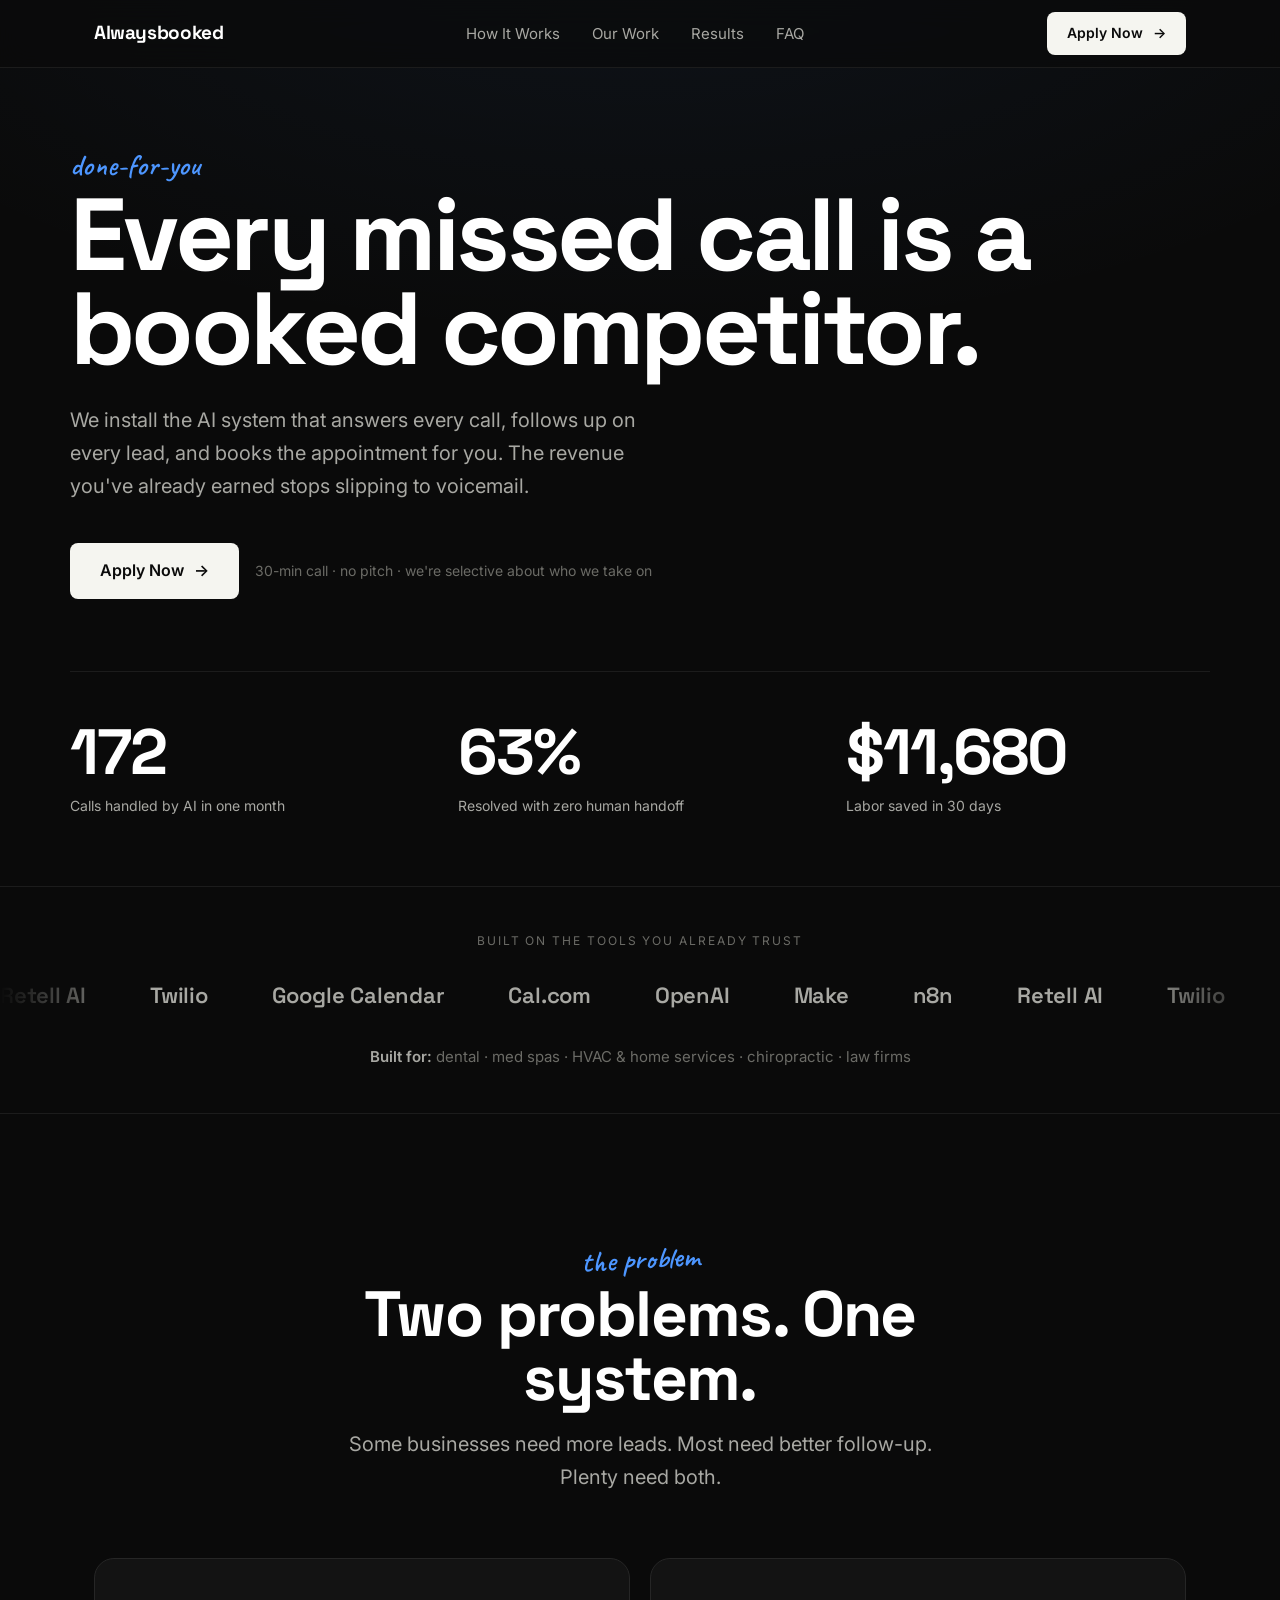
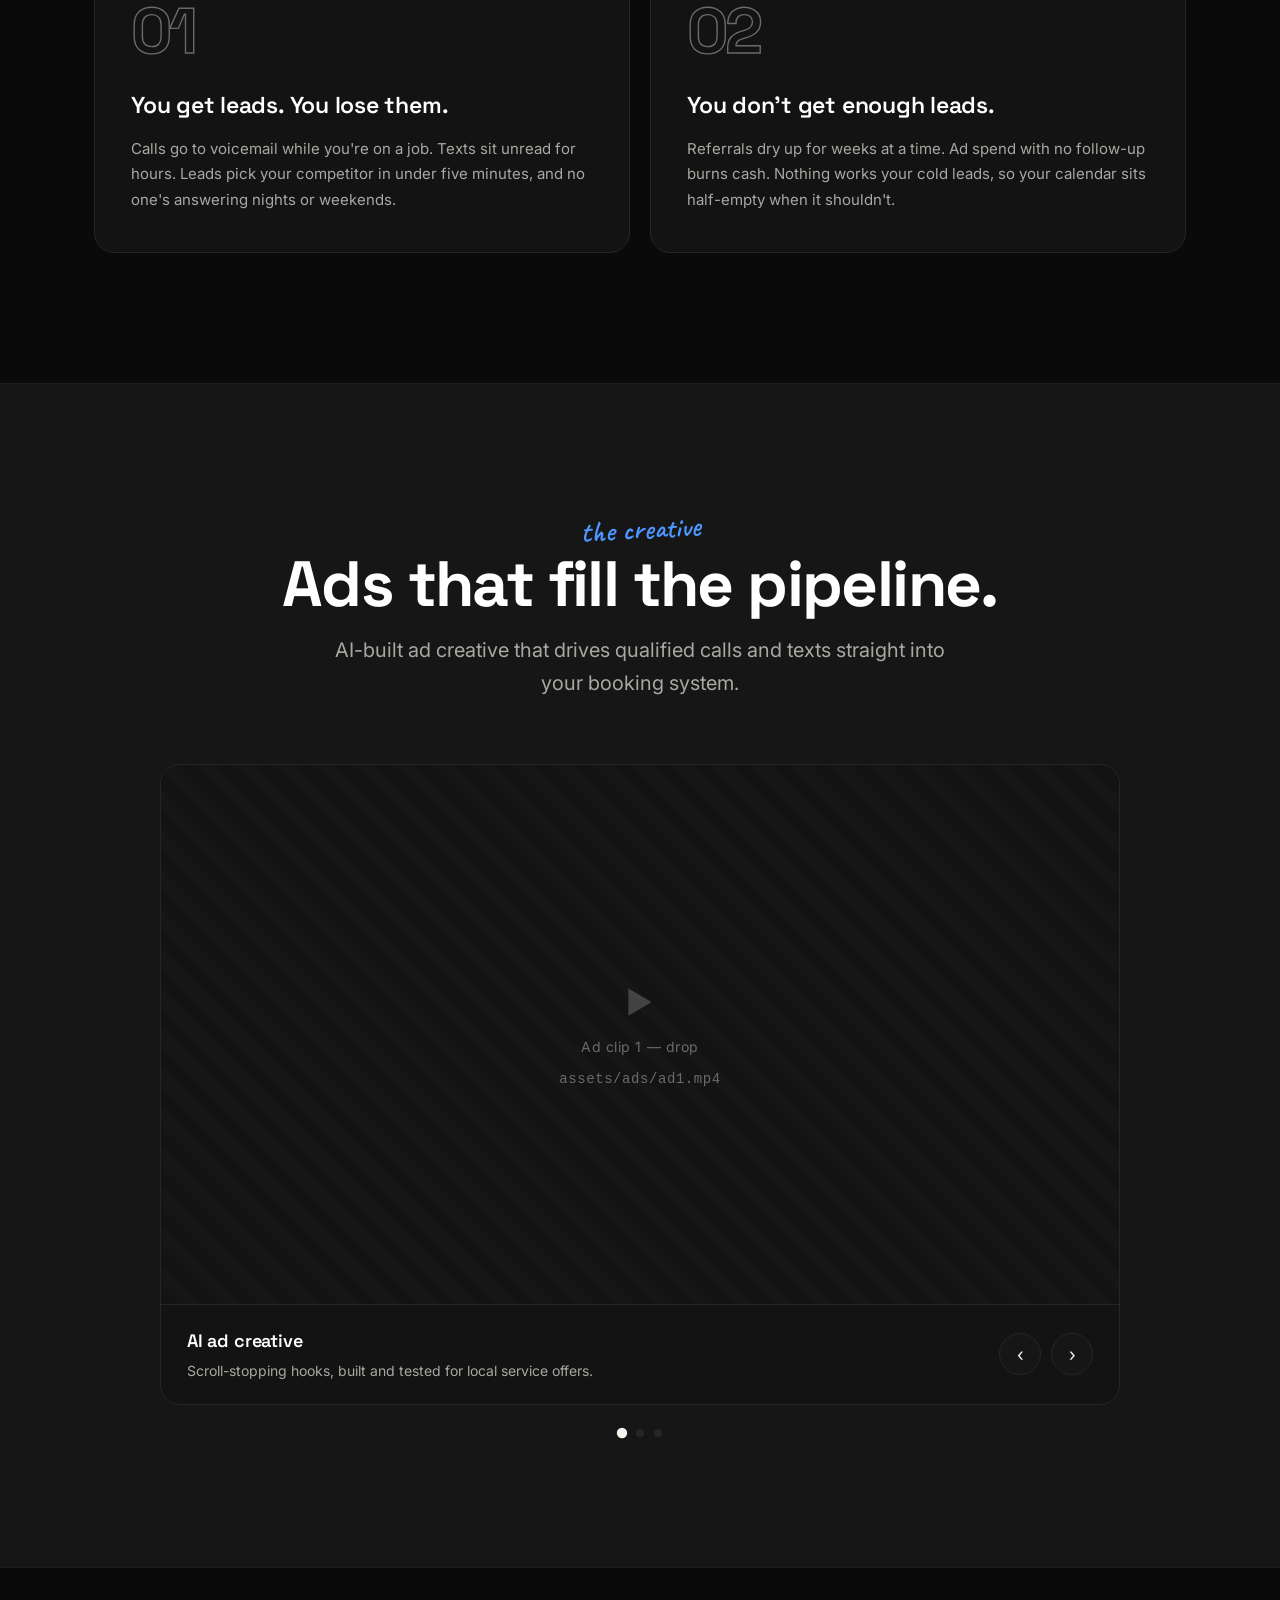
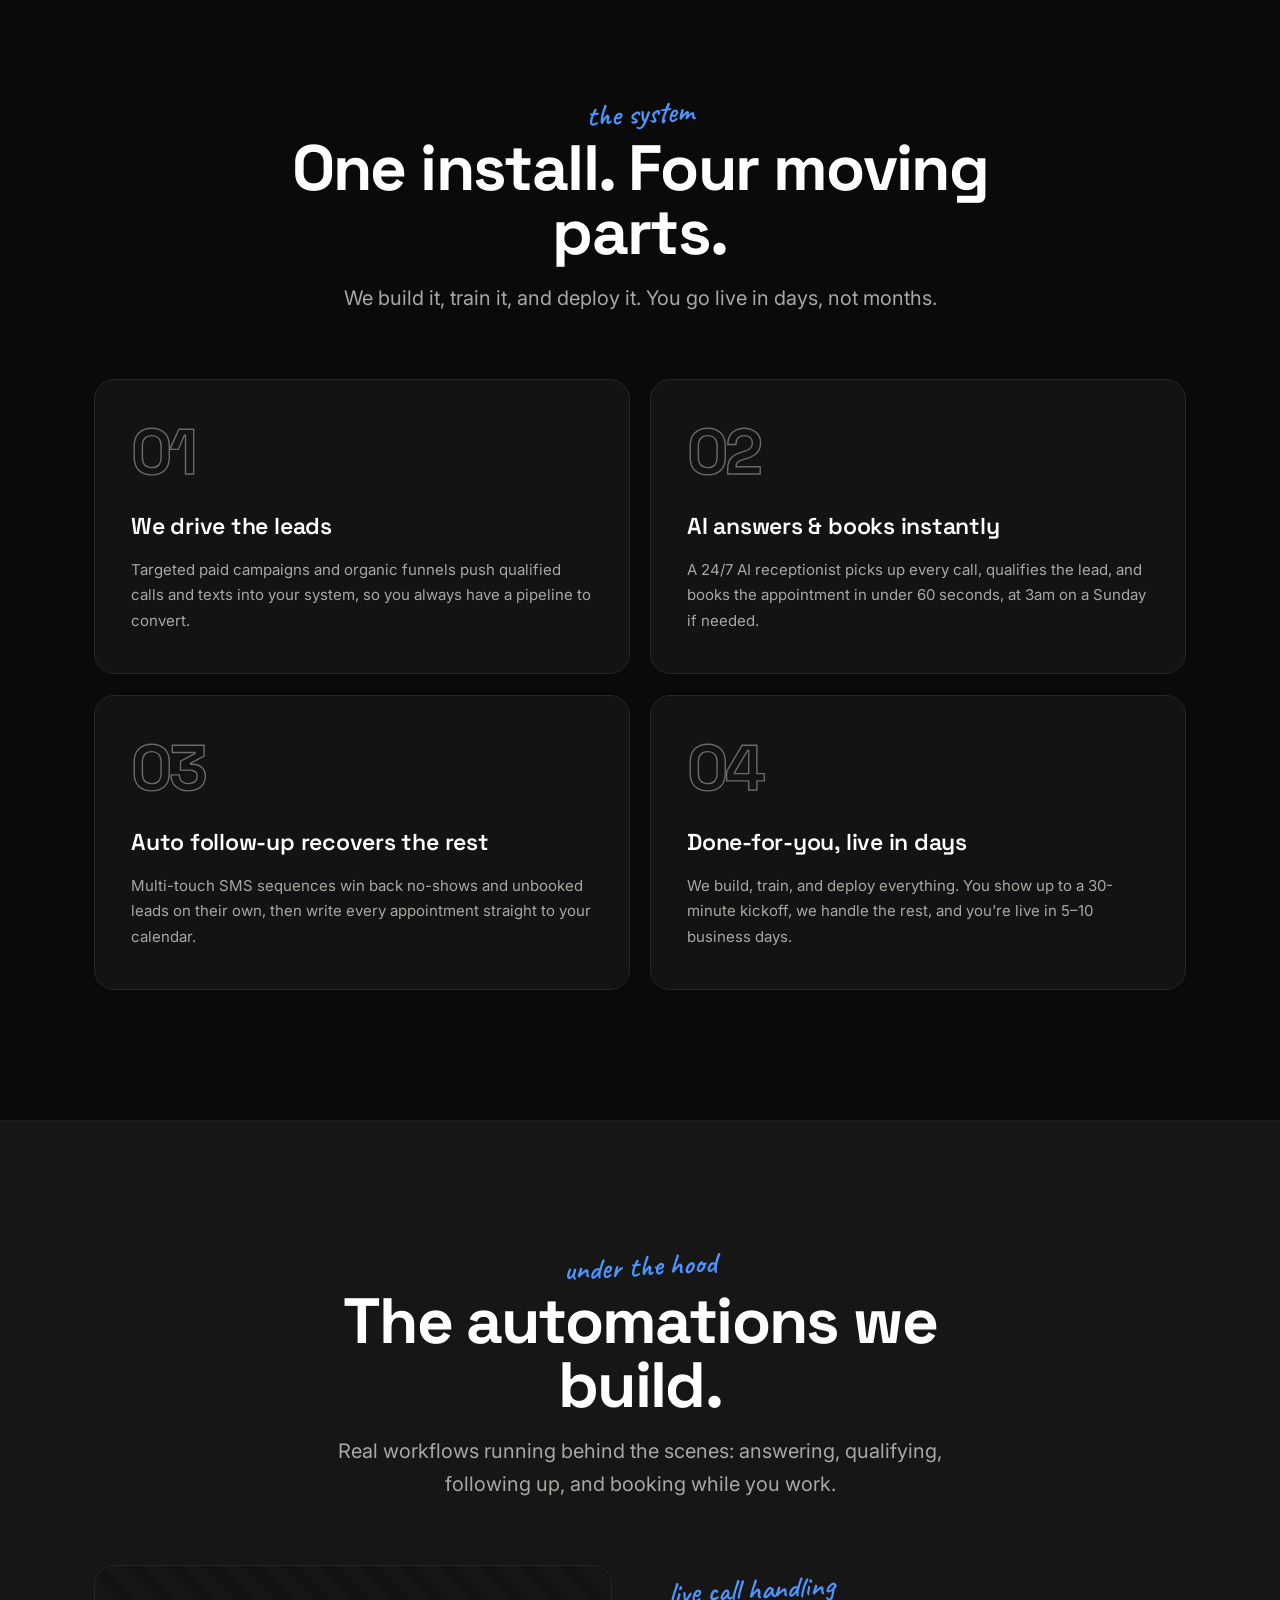
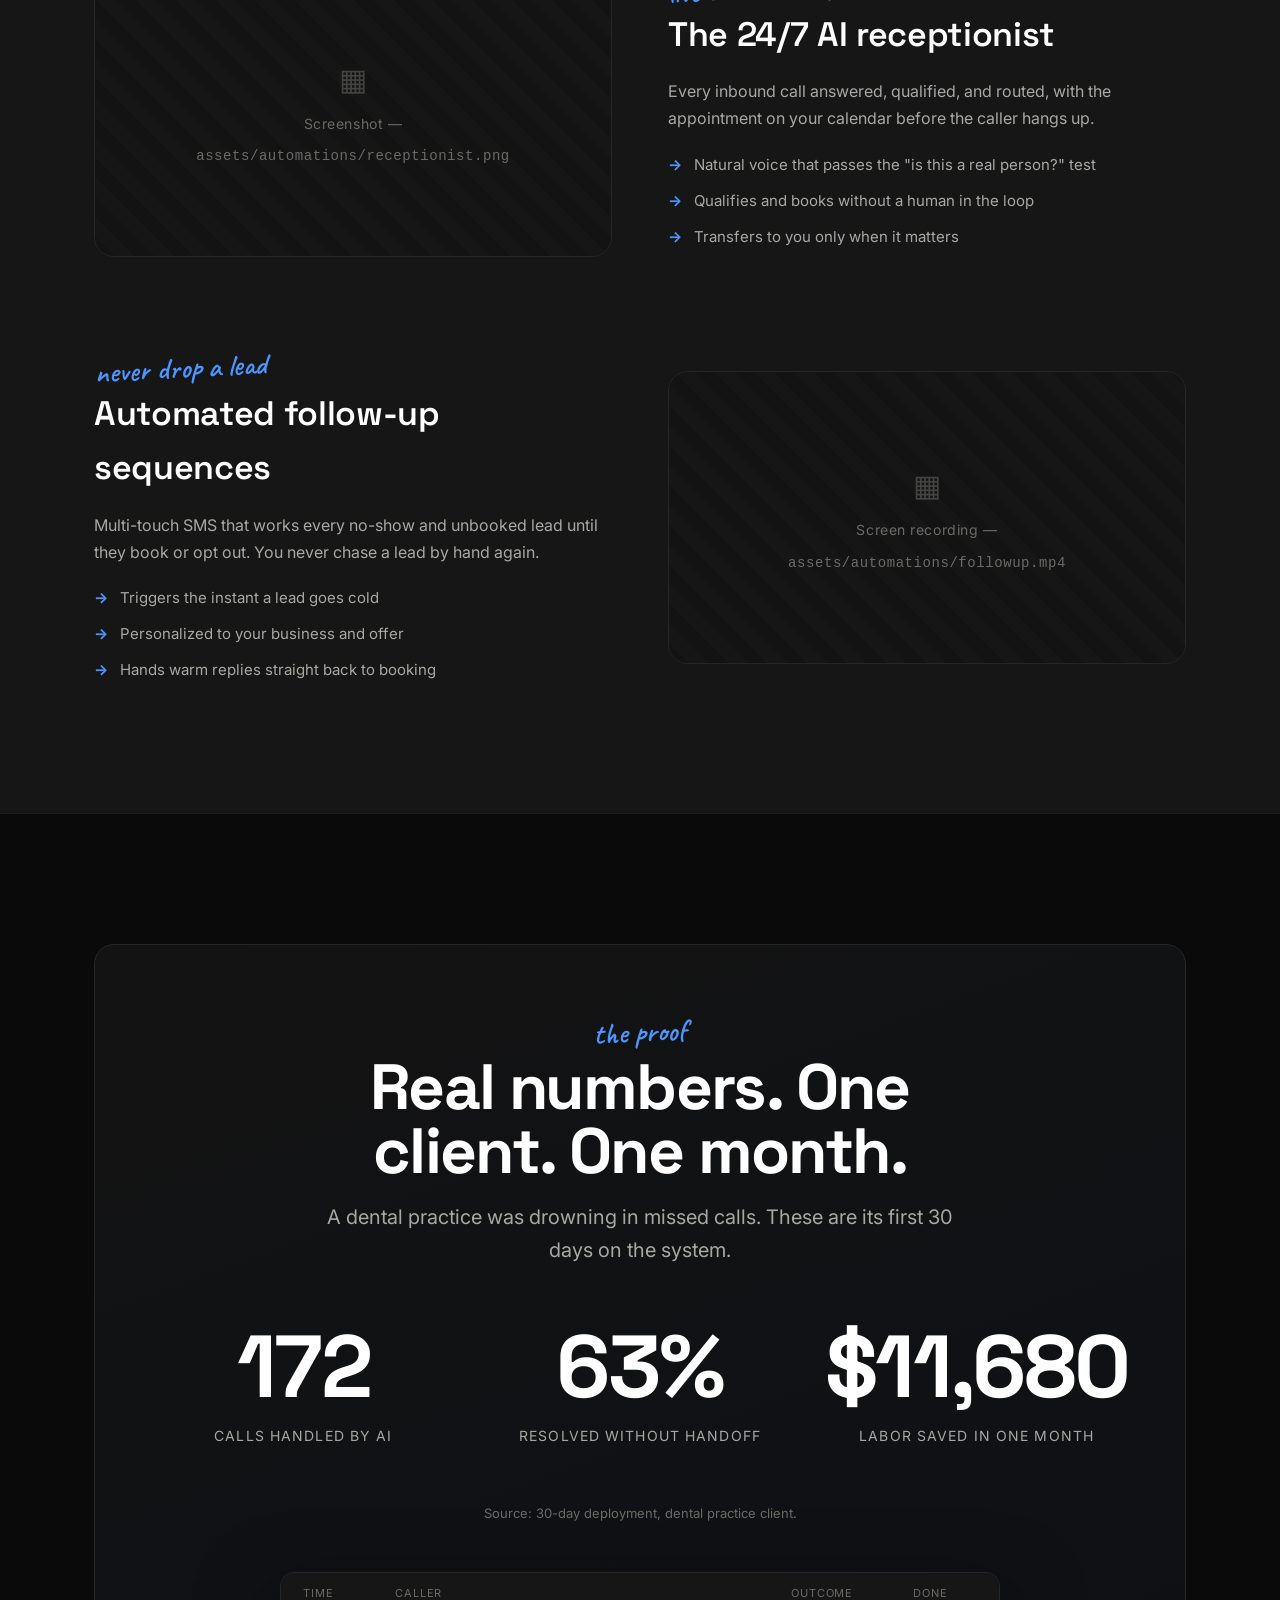
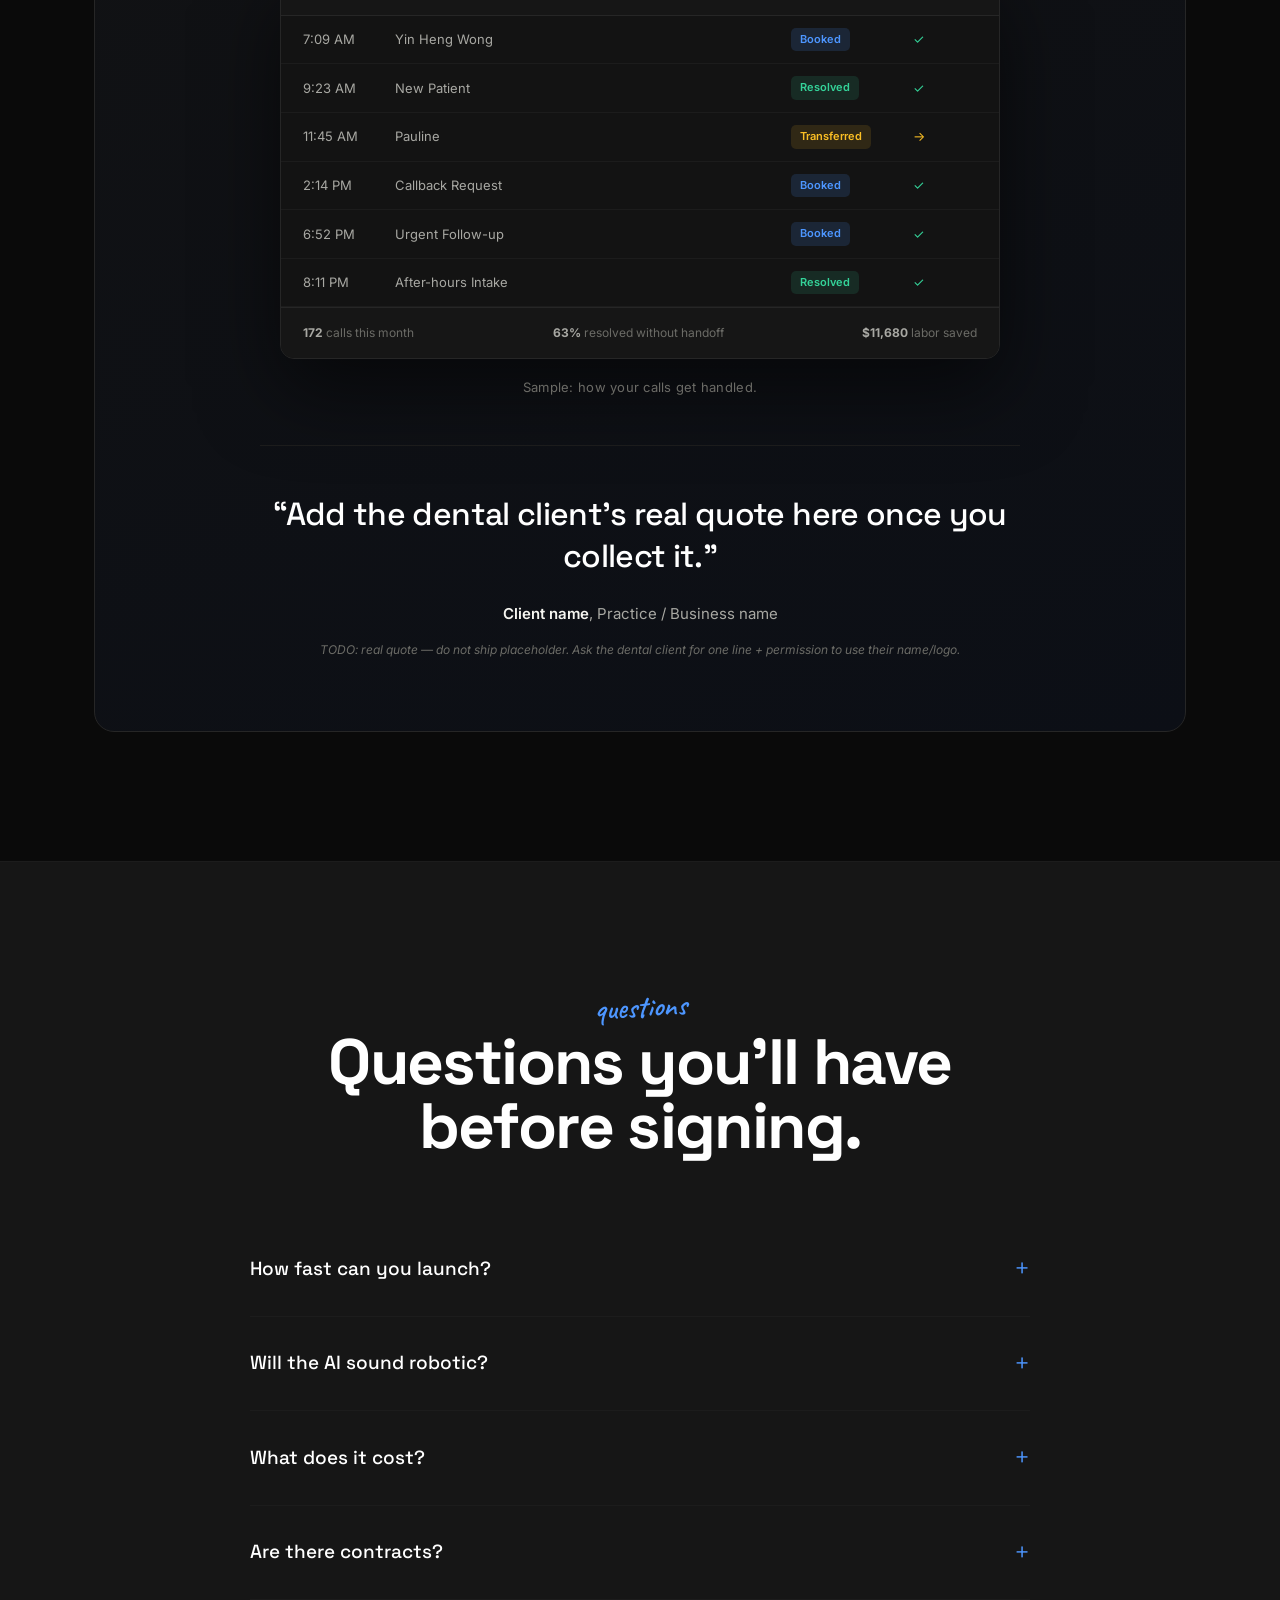
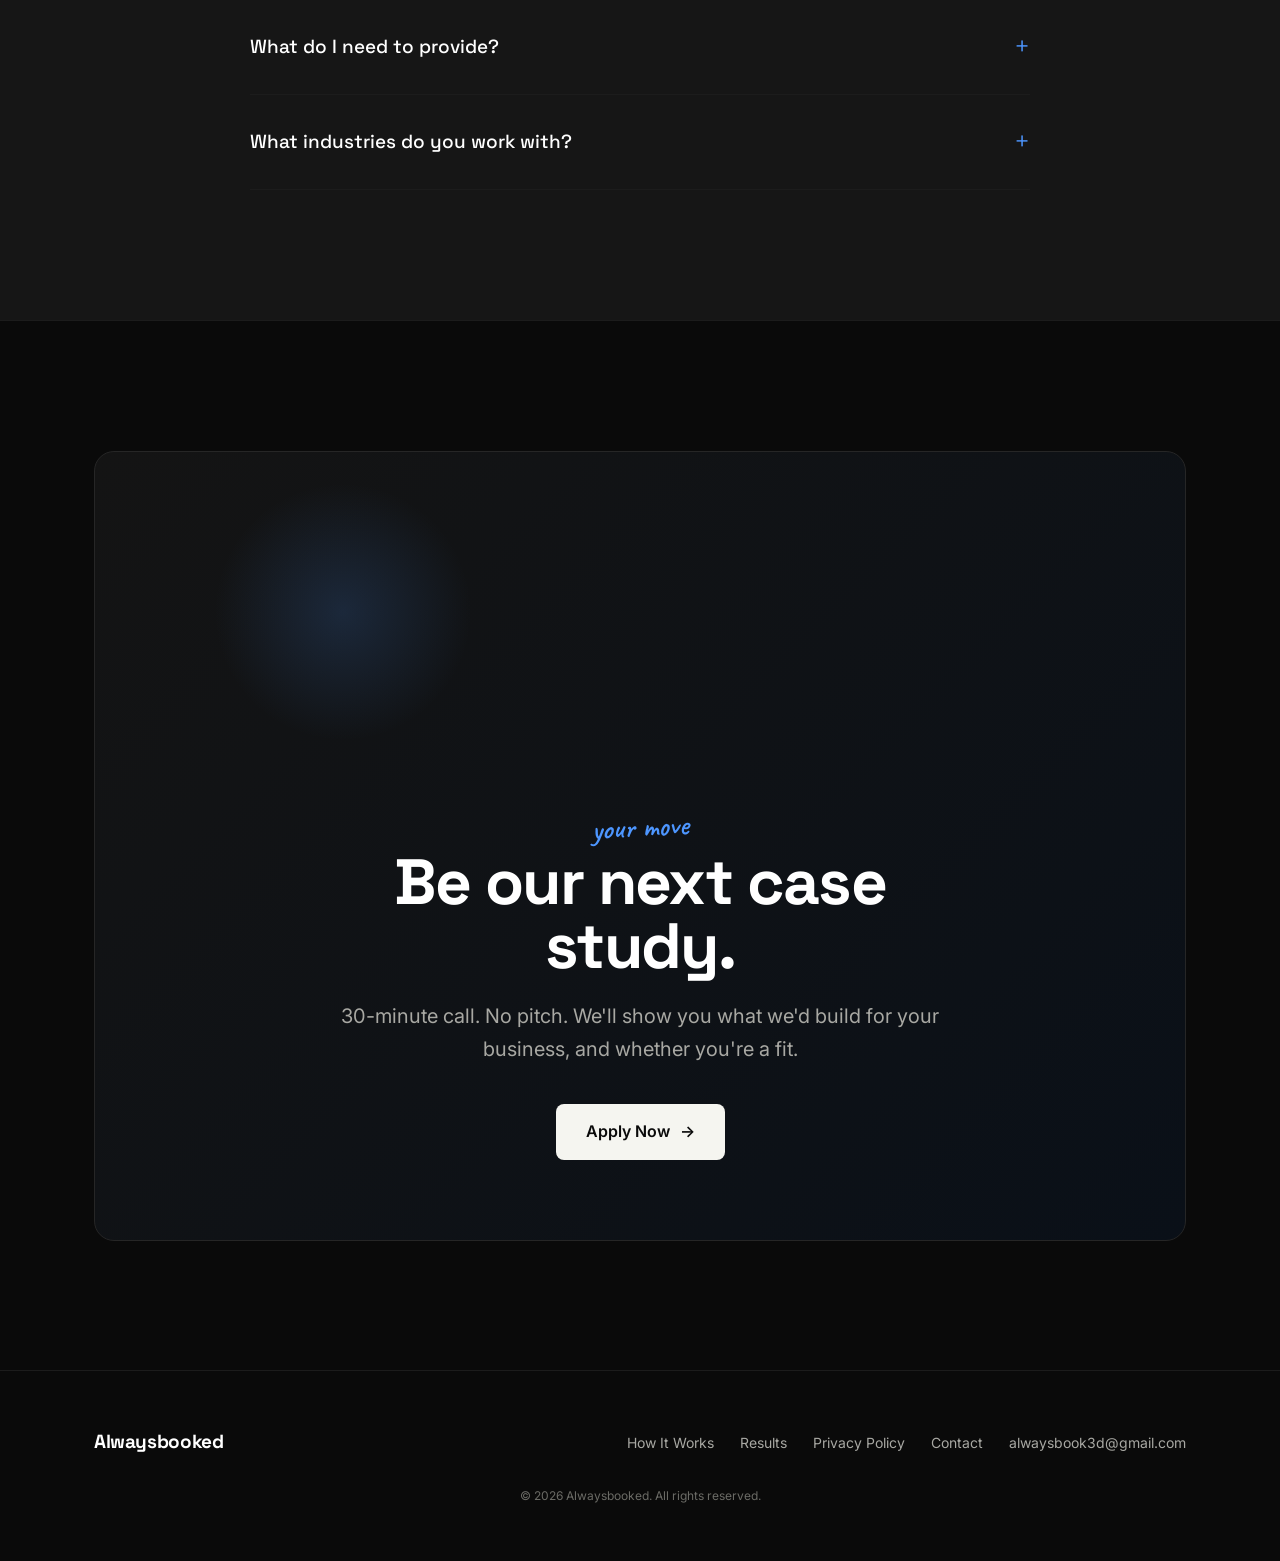
==== index.html @ 2986a19d "de-slop and tighten homepage + contact copy Remove em dashes, adverbs (automatically/actually/consis" ====
<!DOCTYPE html>
<html lang="en">
<head>
  <meta charset="UTF-8" />
  <meta name="viewport" content="width=device-width, initial-scale=1.0" />
  <title>Alwaysbooked — AI Receptionist & Lead System for Local Service Businesses</title>
  <meta name="description" content="We install the AI system that answers every call, follows up on every lead, and books appointments around the clock. Done for you." />

  <!-- Open Graph -->
  <meta property="og:title" content="Alwaysbooked — AI Receptionist & Lead System for Local Service Businesses" />
  <meta property="og:description" content="We install the AI system that answers every call, follows up on every lead, and books appointments around the clock. Done for you." />
  <meta property="og:url" content="https://www.alwaysbooked.us" />
  <meta property="og:type" content="website" />
  <!-- TODO: add an OG share image -> <meta property="og:image" content="https://www.alwaysbooked.us/assets/og-image.jpg" /> -->

  <!-- Fonts: Space Grotesk (display) + Inter (body) + Caveat (handwritten accent) -->
  <link rel="preconnect" href="https://fonts.googleapis.com" />
  <link rel="preconnect" href="https://fonts.gstatic.com" crossorigin />
  <link href="https://fonts.googleapis.com/css2?family=Caveat:wght@600&family=Inter:wght@400;500;600;700&family=Space+Grotesk:wght@500;600;700&display=swap" rel="stylesheet" />

  <link rel="stylesheet" href="styles.css" />
</head>
<body>

  <!-- ===================== NAV ===================== -->
  <nav>
    <div class="nav-inner">
      <a href="/" class="nav-logo">Alwaysbooked</a>
      <ul class="nav-links">
        <li><a href="#system">How It Works</a></li>
        <li><a href="#work">Our Work</a></li>
        <li><a href="#results">Results</a></li>
        <li><a href="#faq">FAQ</a></li>
      </ul>
      <div class="nav-right">
        <a href="https://cal.com/alwaysbooked/discoverycall?overlayCalendar=true" class="btn btn-primary btn-sm nav-cta" target="_blank" rel="noopener">Apply Now <span class="arrow">→</span></a>
        <button class="hamburger" aria-label="Toggle menu">
          <span></span><span></span><span></span>
        </button>
      </div>
    </div>
    <div class="mobile-menu">
      <ul>
        <li><a href="#system">How It Works</a></li>
        <li><a href="#work">Our Work</a></li>
        <li><a href="#results">Results</a></li>
        <li><a href="#faq">FAQ</a></li>
        <li><a href="/contact">Contact</a></li>
      </ul>
      <a href="https://cal.com/alwaysbooked/discoverycall?overlayCalendar=true" class="btn btn-primary" target="_blank" rel="noopener">Apply Now</a>
    </div>
  </nav>

  <!-- ===================== HERO ===================== -->
  <section class="hero">
    <div class="hero-inner">
      <span class="accent-label reveal">done-for-you</span>
      <h1 class="reveal" data-delay="1">Every missed call is a booked competitor.</h1>
      <p class="subhead reveal" data-delay="2">We install the AI system that answers every call, follows up on every lead, and books the appointment for you. The revenue you've already earned stops slipping to voicemail.</p>
      <div class="hero-ctas reveal" data-delay="3">
        <a href="https://cal.com/alwaysbooked/discoverycall?overlayCalendar=true" class="btn btn-primary" target="_blank" rel="noopener">Apply Now <span class="arrow">→</span></a>
        <span class="hero-note">30-min call · no pitch · we're selective about who we take on</span>
      </div>

      <!-- Metrics ARE the visual -->
      <div class="hero-metrics reveal">
        <div class="hero-metric">
          <span class="num">172</span>
          <span class="lbl">Calls handled by AI in one month</span>
        </div>
        <div class="hero-metric">
          <span class="num">63%</span>
          <span class="lbl">Resolved with zero human handoff</span>
        </div>
        <div class="hero-metric">
          <span class="num">$11,680</span>
          <span class="lbl">Labor saved in 30 days</span>
        </div>
      </div>
    </div>
  </section>

  <!-- ===================== TRUST STRIP ===================== -->
  <section class="trust">
    <div class="container">
      <p class="trust-label">Built on the tools you already trust</p>
    </div>
    <div class="marquee">
      <div class="marquee-track">
        <span class="marquee-item">Retell AI</span>
        <span class="marquee-item">Twilio</span>
        <span class="marquee-item">Google Calendar</span>
        <span class="marquee-item">Cal.com</span>
        <span class="marquee-item">OpenAI</span>
        <span class="marquee-item">Make</span>
        <span class="marquee-item">n8n</span>
        <!-- duplicate set for seamless loop -->
        <span class="marquee-item">Retell AI</span>
        <span class="marquee-item">Twilio</span>
        <span class="marquee-item">Google Calendar</span>
        <span class="marquee-item">Cal.com</span>
        <span class="marquee-item">OpenAI</span>
        <span class="marquee-item">Make</span>
        <span class="marquee-item">n8n</span>
      </div>
    </div>
    <div class="container">
      <p class="industries"><strong>Built for:</strong> dental · med spas · HVAC &amp; home services · chiropractic · law firms</p>
    </div>
  </section>

  <!-- ===================== PROBLEM ===================== -->
  <section class="section" id="problem">
    <div class="container">
      <div class="section-head reveal">
        <span class="accent-label">the problem</span>
        <h2>Two problems. One system.</h2>
        <p class="subhead">Some businesses need more leads. Most need better follow-up. Plenty need both.</p>
      </div>
      <div class="system">
        <div class="step reveal">
          <div class="step-num">01</div>
          <h3>You get leads. You lose them.</h3>
          <p>Calls go to voicemail while you're on a job. Texts sit unread for hours. Leads pick your competitor in under five minutes, and no one's answering nights or weekends.</p>
        </div>
        <div class="step reveal" data-delay="1">
          <div class="step-num">02</div>
          <h3>You don't get enough leads.</h3>
          <p>Referrals dry up for weeks at a time. Ad spend with no follow-up burns cash. Nothing works your cold leads, so your calendar sits half-empty when it shouldn't.</p>
        </div>
      </div>
    </div>
  </section>

  <!-- ===================== AI AD CLIPS CAROUSEL ===================== -->
  <section class="section" id="work" style="background:var(--bg-elevated);border-top:1px solid var(--border-soft);border-bottom:1px solid var(--border-soft);">
    <div class="container">
      <div class="section-head reveal">
        <span class="accent-label">the creative</span>
        <h2>Ads that fill the pipeline.</h2>
        <p class="subhead">AI-built ad creative that drives qualified calls and texts straight into your booking system.</p>
      </div>

      <div class="carousel reveal" data-carousel>
        <div class="carousel-viewport">
          <div class="carousel-track">
            <!--
              To add your real clips, replace each .media-placeholder with:
              <video src="assets/ads/ad1.mp4" poster="assets/ads/ad1.jpg" muted loop playsinline preload="metadata"></video>
              Keep one .carousel-slide per clip.
            -->
            <div class="carousel-slide">
              <div class="media-placeholder">
                <span class="ph-icon">▶</span>
                Ad clip 1 — drop <code>assets/ads/ad1.mp4</code>
              </div>
            </div>
            <div class="carousel-slide">
              <div class="media-placeholder">
                <span class="ph-icon">▶</span>
                Ad clip 2 — drop <code>assets/ads/ad2.mp4</code>
              </div>
            </div>
            <div class="carousel-slide">
              <div class="media-placeholder">
                <span class="ph-icon">▶</span>
                Ad clip 3 — drop <code>assets/ads/ad3.mp4</code>
              </div>
            </div>
          </div>
          <div class="carousel-caption">
            <div>
              <h3>AI ad creative</h3>
              <p>Scroll-stopping hooks, built and tested for local service offers.</p>
            </div>
            <div class="carousel-controls">
              <button class="carousel-btn" data-carousel-prev aria-label="Previous clip">‹</button>
              <button class="carousel-btn" data-carousel-next aria-label="Next clip">›</button>
            </div>
          </div>
        </div>
        <div class="carousel-dots" data-carousel-dots></div>
      </div>
    </div>
  </section>

  <!-- ===================== THE SYSTEM (01–04) ===================== -->
  <section class="section" id="system">
    <div class="container">
      <div class="section-head reveal">
        <span class="accent-label">the system</span>
        <h2>One install. Four moving parts.</h2>
        <p class="subhead">We build it, train it, and deploy it. You go live in days, not months.</p>
      </div>
      <div class="system">
        <div class="step reveal">
          <div class="step-num">01</div>
          <h3>We drive the leads</h3>
          <p>Targeted paid campaigns and organic funnels push qualified calls and texts into your system, so you always have a pipeline to convert.</p>
        </div>
        <div class="step reveal" data-delay="1">
          <div class="step-num">02</div>
          <h3>AI answers &amp; books instantly</h3>
          <p>A 24/7 AI receptionist picks up every call, qualifies the lead, and books the appointment in under 60 seconds, at 3am on a Sunday if needed.</p>
        </div>
        <div class="step reveal">
          <div class="step-num">03</div>
          <h3>Auto follow-up recovers the rest</h3>
          <p>Multi-touch SMS sequences win back no-shows and unbooked leads on their own, then write every appointment straight to your calendar.</p>
        </div>
        <div class="step reveal" data-delay="1">
          <div class="step-num">04</div>
          <h3>Done-for-you, live in days</h3>
          <p>We build, train, and deploy everything. You show up to a 30-minute kickoff, we handle the rest, and you're live in 5–10 business days.</p>
        </div>
      </div>
    </div>
  </section>

  <!-- ===================== AUTOMATIONS SHOWCASE ===================== -->
  <section class="section" style="background:var(--bg-elevated);border-top:1px solid var(--border-soft);border-bottom:1px solid var(--border-soft);">
    <div class="container">
      <div class="section-head reveal">
        <span class="accent-label">under the hood</span>
        <h2>The automations we build.</h2>
        <p class="subhead">Real workflows running behind the scenes: answering, qualifying, following up, and booking while you work.</p>
      </div>

      <div class="showcase">
        <!-- Showcase 1 -->
        <div class="showcase-row reveal">
          <div class="showcase-media">
            <!-- Replace with: <img src="assets/automations/receptionist.png" alt="AI receptionist call flow" /> -->
            <div class="media-placeholder">
              <span class="ph-icon">▦</span>
              Screenshot — <code>assets/automations/receptionist.png</code>
            </div>
          </div>
          <div class="showcase-text">
            <span class="accent-label">live call handling</span>
            <h3>The 24/7 AI receptionist</h3>
            <p>Every inbound call answered, qualified, and routed, with the appointment on your calendar before the caller hangs up.</p>
            <ul>
              <li>Natural voice that passes the "is this a real person?" test</li>
              <li>Qualifies and books without a human in the loop</li>
              <li>Transfers to you only when it matters</li>
            </ul>
          </div>
        </div>

        <!-- Showcase 2 -->
        <div class="showcase-row reverse reveal">
          <div class="showcase-media">
            <!-- Replace with: <video src="assets/automations/followup.mp4" muted loop playsinline></video> -->
            <div class="media-placeholder">
              <span class="ph-icon">▦</span>
              Screen recording — <code>assets/automations/followup.mp4</code>
            </div>
          </div>
          <div class="showcase-text">
            <span class="accent-label">never drop a lead</span>
            <h3>Automated follow-up sequences</h3>
            <p>Multi-touch SMS that works every no-show and unbooked lead until they book or opt out. You never chase a lead by hand again.</p>
            <ul>
              <li>Triggers the instant a lead goes cold</li>
              <li>Personalized to your business and offer</li>
              <li>Hands warm replies straight back to booking</li>
            </ul>
          </div>
        </div>

        <!-- Deferred slot: lead-flow flowchart goes here later.
        <div class="showcase-row reveal">
          <div class="showcase-media"><img src="assets/automations/lead-flowchart.png" alt="Lead flow diagram" /></div>
          <div class="showcase-text">...</div>
        </div>
        -->
      </div>
    </div>
  </section>

  <!-- ===================== RESULTS / CASE STUDY ===================== -->
  <section class="section" id="results">
    <div class="container">
      <div class="results reveal">
        <div class="section-head" style="margin-bottom:0;">
          <span class="accent-label">the proof</span>
          <h2>Real numbers. One client. One month.</h2>
          <p class="subhead">A dental practice was drowning in missed calls. These are its first 30 days on the system.</p>
        </div>

        <div class="results-grid">
          <div class="result-stat">
            <span class="num">172</span>
            <span class="lbl">Calls handled by AI</span>
          </div>
          <div class="result-stat">
            <span class="num">63%</span>
            <span class="lbl">Resolved without handoff</span>
          </div>
          <div class="result-stat">
            <span class="num">$11,680</span>
            <span class="lbl">Labor saved in one month</span>
          </div>
        </div>
        <p class="results-source">Source: 30-day deployment, dental practice client.</p>

        <!-- Supporting visual: sample call log -->
        <div style="margin-top:48px;">
          <div class="proof-table">
            <div class="proof-table-header">
              <span>Time</span><span>Caller</span><span>Outcome</span><span>Done</span>
            </div>
            <div class="proof-table-row">
              <span>7:09 AM</span><span>Yin Heng Wong</span><span><span class="badge badge-booked">Booked</span></span><span style="color:var(--success);">✓</span>
            </div>
            <div class="proof-table-row">
              <span>9:23 AM</span><span>New Patient</span><span><span class="badge badge-resolved">Resolved</span></span><span style="color:var(--success);">✓</span>
            </div>
            <div class="proof-table-row">
              <span>11:45 AM</span><span>Pauline</span><span><span class="badge badge-transfer">Transferred</span></span><span style="color:var(--warn);">→</span>
            </div>
            <div class="proof-table-row">
              <span>2:14 PM</span><span>Callback Request</span><span><span class="badge badge-booked">Booked</span></span><span style="color:var(--success);">✓</span>
            </div>
            <div class="proof-table-row">
              <span>6:52 PM</span><span>Urgent Follow-up</span><span><span class="badge badge-booked">Booked</span></span><span style="color:var(--success);">✓</span>
            </div>
            <div class="proof-table-row">
              <span>8:11 PM</span><span>After-hours Intake</span><span><span class="badge badge-resolved">Resolved</span></span><span style="color:var(--success);">✓</span>
            </div>
            <div class="proof-table-footer">
              <span><strong>172</strong> calls this month</span>
              <span><strong>63%</strong> resolved without handoff</span>
              <span><strong>$11,680</strong> labor saved</span>
            </div>
          </div>
          <span class="proof-caption">Sample: how your calls get handled.</span>
        </div>

        <!-- Testimonial — TODO: replace with the real quote + name + business -->
        <div class="testimonial">
          <blockquote>Add the dental client's real quote here once you collect it.</blockquote>
          <p class="attribution"><strong>Client name</strong>, Practice / Business name</p>
          <p class="testimonial-todo">TODO: real quote — do not ship placeholder. Ask the dental client for one line + permission to use their name/logo.</p>
        </div>
      </div>
    </div>
  </section>

  <!-- ===================== FAQ ===================== -->
  <section class="section" id="faq" style="background:var(--bg-elevated);border-top:1px solid var(--border-soft);border-bottom:1px solid var(--border-soft);">
    <div class="container">
      <div class="section-head reveal">
        <span class="accent-label">questions</span>
        <h2>Questions you'll have before signing.</h2>
      </div>
      <div class="faq-wrap reveal">
        <details class="faq-item">
          <summary>How fast can you launch?</summary>
          <p>Most installs go live in 5–10 business days. We handle the build, training, and deployment. You provide a phone number to forward, your booking calendar, and 30 minutes for a kickoff call.</p>
        </details>
        <details class="faq-item">
          <summary>Will the AI sound robotic?</summary>
          <p>No. We use Retell AI voices that pass the "is this a real person?" test. We tune the tone, pacing, and script to your business before going live.</p>
        </details>
        <details class="faq-item">
          <summary>What does it cost?</summary>
          <p>Retainers run $500–$997/month depending on call volume and the channels you need covered. No setup fees during our current launch pricing. We'll give you an exact number on the discovery call.</p>
        </details>
        <details class="faq-item">
          <summary>Are there contracts?</summary>
          <p>Month-to-month only. Cancel anytime with 30 days' notice. No long-term commitments.</p>
        </details>
        <details class="faq-item">
          <summary>What do I need to provide?</summary>
          <p>A phone number to forward, access to your booking calendar, and 30 minutes for an onboarding call. We build and manage everything else.</p>
        </details>
        <details class="faq-item">
          <summary>What industries do you work with?</summary>
          <p>Best fit: dental, med spas, HVAC and home services, chiro, law firms, and any local service business that fields inbound calls. If you're losing leads to voicemail, we can help.</p>
        </details>
      </div>
    </div>
  </section>

  <!-- ===================== FINAL CTA ===================== -->
  <section class="section">
    <div class="container">
      <div class="cta-section reveal">
        <div class="cta-glow"></div>
        <span class="accent-label">your move</span>
        <h2>Be our next case study.</h2>
        <p class="subhead">30-minute call. No pitch. We'll show you what we'd build for your business, and whether you're a fit.</p>
        <a href="https://cal.com/alwaysbooked/discoverycall?overlayCalendar=true" class="btn btn-primary" target="_blank" rel="noopener">Apply Now <span class="arrow">→</span></a>
      </div>
    </div>
  </section>

  <!-- ===================== FOOTER ===================== -->
  <footer>
    <div class="container">
      <div class="footer-inner">
        <a href="/" class="nav-logo">Alwaysbooked</a>
        <ul class="footer-links">
          <li><a href="#system">How It Works</a></li>
          <li><a href="#results">Results</a></li>
          <li><a href="/privacy">Privacy Policy</a></li>
          <li><a href="/contact">Contact</a></li>
          <li><a href="mailto:alwaysbook3d@gmail.com">alwaysbook3d@gmail.com</a></li>
        </ul>
      </div>
      <p class="footer-copy">© 2026 Alwaysbooked. All rights reserved.</p>
    </div>
  </footer>

  <!-- ===================== SCRIPTS ===================== -->
  <script>
    // --- Mobile nav ---
    (function () {
      var hamburger = document.querySelector('.hamburger');
      var menu = document.querySelector('.mobile-menu');
      if (hamburger && menu) {
        hamburger.addEventListener('click', function () {
          menu.classList.toggle('is-open');
          hamburger.classList.toggle('is-active');
        });
        menu.querySelectorAll('a').forEach(function (a) {
          a.addEventListener('click', function () {
            menu.classList.remove('is-open');
            hamburger.classList.remove('is-active');
          });
        });
      }
    })();

    // --- Scroll reveal ---
    (function () {
      var els = document.querySelectorAll('.reveal');
      if (!('IntersectionObserver' in window) || !els.length) {
        els.forEach(function (el) { el.classList.add('is-visible'); });
        return;
      }
      var io = new IntersectionObserver(function (entries) {
        entries.forEach(function (entry) {
          if (entry.isIntersecting) {
            entry.target.classList.add('is-visible');
            io.unobserve(entry.target);
          }
        });
      }, { threshold: 0.12, rootMargin: '0px 0px -40px 0px' });
      els.forEach(function (el) { io.observe(el); });
    })();

    // --- Carousel ---
    (function () {
      document.querySelectorAll('[data-carousel]').forEach(function (root) {
        var track = root.querySelector('.carousel-track');
        var slides = Array.prototype.slice.call(root.querySelectorAll('.carousel-slide'));
        var dotsWrap = root.querySelector('[data-carousel-dots]');
        var prev = root.querySelector('[data-carousel-prev]');
        var next = root.querySelector('[data-carousel-next]');
        if (!track || slides.length === 0) return;

        var index = 0;

        // Build dots
        var dots = slides.map(function (_, i) {
          var b = document.createElement('button');
          b.className = 'carousel-dot' + (i === 0 ? ' is-active' : '');
          b.setAttribute('aria-label', 'Go to clip ' + (i + 1));
          b.addEventListener('click', function () { go(i); });
          if (dotsWrap) dotsWrap.appendChild(b);
          return b;
        });

        function go(i) {
          index = (i + slides.length) % slides.length;
          track.style.transform = 'translateX(' + (-index * 100) + '%)';
          dots.forEach(function (d, di) { d.classList.toggle('is-active', di === index); });
          // play the visible video, pause the rest
          slides.forEach(function (s, si) {
            var v = s.querySelector('video');
            if (!v) return;
            if (si === index) { var p = v.play(); if (p && p.catch) p.catch(function () {}); }
            else { v.pause(); }
          });
        }

        if (prev) prev.addEventListener('click', function () { go(index - 1); });
        if (next) next.addEventListener('click', function () { go(index + 1); });

        // Touch swipe
        var startX = 0, dx = 0, dragging = false;
        track.addEventListener('touchstart', function (e) { startX = e.touches[0].clientX; dragging = true; }, { passive: true });
        track.addEventListener('touchmove', function (e) { if (dragging) dx = e.touches[0].clientX - startX; }, { passive: true });
        track.addEventListener('touchend', function () {
          if (dragging && Math.abs(dx) > 50) { go(index + (dx < 0 ? 1 : -1)); }
          dragging = false; dx = 0;
        });

        go(0);
      });
    })();
  </script>

</body>
</html>
---- styles.css ----
/* ============================================================
   RESET + BASE
   ============================================================ */

*,
*::before,
*::after {
  box-sizing: border-box;
  margin: 0;
  padding: 0;
}

html {
  scroll-behavior: smooth;
}

body {
  background-color: var(--bg);
  /* Subtle editorial vignette instead of the techy grid */
  background-image: radial-gradient(
    120% 80% at 50% -10%,
    rgba(77, 150, 255, 0.07),
    transparent 60%
  );
  background-repeat: no-repeat;
  background-attachment: fixed;
  color: var(--text);
  font-family: var(--font-body);
  -webkit-font-smoothing: antialiased;
  -moz-osx-font-smoothing: grayscale;
  line-height: 1.6;
  min-height: 100vh;
  overflow-x: hidden;
}

a {
  color: inherit;
  text-decoration: none;
}

img,
video {
  display: block;
  max-width: 100%;
}

button {
  font-family: inherit;
}

ul,
ol {
  list-style: none;
}


/* ============================================================
   CSS CUSTOM PROPERTIES
   ============================================================ */

:root {
  --bg:            #0a0a0a;
  --bg-card:       #131313;
  --bg-elevated:   #161616;
  --border:        #262626;
  --border-soft:   #1c1c1c;
  --text:          #f5f5f0;
  --text-dim:      #a8a8a3;
  --text-mute:     #6b6b66;
  --accent:        #4D96FF;
  --accent-glow:   rgba(77, 150, 255, 0.18);
  --success:       #34d399;
  --warn:          #fbbf24;

  --font-display:  'Space Grotesk', 'Inter', -apple-system, BlinkMacSystemFont, sans-serif;
  --font-body:     'Inter', -apple-system, BlinkMacSystemFont, 'Segoe UI', sans-serif;
  --font-accent:   'Caveat', cursive;

  --max-w:         1140px;
  --radius:        12px;
  --radius-lg:     20px;
}


/* ============================================================
   LAYOUT UTILITIES
   ============================================================ */

.container {
  max-width: var(--max-w);
  margin: 0 auto;
  padding: 0 24px;
}

.section {
  padding: 130px 24px;
}

.section-tight {
  padding: 80px 24px;
}

.divider {
  border: none;
  border-top: 1px solid var(--border-soft);
  margin: 0;
}


/* ============================================================
   TYPOGRAPHY
   ============================================================ */

h1 {
  font-family: var(--font-display);
  font-size: clamp(40px, 8vw, 104px);
  font-weight: 700;
  letter-spacing: -0.035em;
  line-height: 0.92;
  color: #fff;
  overflow-wrap: break-word;
}

h2 {
  font-family: var(--font-display);
  font-size: clamp(32px, 5vw, 64px);
  font-weight: 700;
  letter-spacing: -0.025em;
  line-height: 1.0;
  color: #fff;
  overflow-wrap: break-word;
}

h3 {
  font-family: var(--font-display);
  font-size: clamp(20px, 1.8vw, 24px);
  font-weight: 600;
  letter-spacing: -0.01em;
  color: #fff;
}

.eyebrow {
  display: block;
  font-size: 12px;
  font-weight: 600;
  text-transform: uppercase;
  letter-spacing: 0.16em;
  color: var(--text-mute);
  margin-bottom: 20px;
}

/* Handwritten accent label (mirrors reference's script labels) */
.accent-label {
  display: inline-block;
  font-family: var(--font-accent);
  font-size: clamp(22px, 2.4vw, 30px);
  font-weight: 600;
  color: var(--accent);
  line-height: 1;
  margin-bottom: 8px;
  transform: rotate(-3deg);
}

.subhead {
  font-size: clamp(17px, 1.6vw, 20px);
  color: var(--text-dim);
  max-width: 640px;
  line-height: 1.65;
}

.text-center {
  text-align: center;
}

.text-dim {
  color: var(--text-dim);
}


/* ============================================================
   BUTTONS
   ============================================================ */

.btn {
  display: inline-flex;
  align-items: center;
  gap: 10px;
  padding: 15px 30px;
  border-radius: 8px;
  font-size: 16px;
  font-weight: 600;
  cursor: pointer;
  border: none;
  text-decoration: none;
  transition: transform 0.2s ease, background-color 0.2s ease, color 0.2s ease;
  white-space: nowrap;
}

/* Editorial: high-contrast white-on-black primary */
.btn-primary {
  background-color: #f5f5f0;
  color: #0a0a0a;
}

.btn-primary:hover {
  background-color: #fff;
  transform: translateY(-2px);
}

.btn-primary .arrow {
  transition: transform 0.2s ease;
}

.btn-primary:hover .arrow {
  transform: translateX(4px);
}

.btn-ghost {
  background-color: transparent;
  color: var(--text);
  border: 1px solid var(--border);
}

.btn-ghost:hover {
  border-color: var(--text-dim);
  transform: translateY(-2px);
}

.btn-sm {
  padding: 10px 20px;
  font-size: 14px;
}


/* ============================================================
   CARDS
   ============================================================ */

.card {
  background-color: var(--bg-card);
  border: 1px solid var(--border);
  border-radius: var(--radius-lg);
  padding: 36px 32px;
  transition: border-color 0.25s ease, transform 0.25s ease;
}

.card:hover {
  border-color: rgba(255, 255, 255, 0.18);
  transform: translateY(-3px);
}


/* ============================================================
   SCROLL REVEAL
   ============================================================ */

.reveal {
  opacity: 0;
  transform: translateY(28px);
  transition: opacity 0.7s cubic-bezier(0.16, 1, 0.3, 1),
              transform 0.7s cubic-bezier(0.16, 1, 0.3, 1);
  will-change: opacity, transform;
}

.reveal.is-visible {
  opacity: 1;
  transform: none;
}

/* Stagger helper */
.reveal[data-delay="1"] { transition-delay: 0.08s; }
.reveal[data-delay="2"] { transition-delay: 0.16s; }
.reveal[data-delay="3"] { transition-delay: 0.24s; }


/* ============================================================
   NAVIGATION
   ============================================================ */

nav {
  position: fixed;
  top: 0;
  width: 100%;
  height: 68px;
  backdrop-filter: blur(14px);
  -webkit-backdrop-filter: blur(14px);
  background: rgba(10, 10, 10, 0.7);
  border-bottom: 1px solid var(--border-soft);
  z-index: 100;
}

.nav-inner {
  display: flex;
  justify-content: space-between;
  align-items: center;
  height: 100%;
  max-width: var(--max-w);
  margin: 0 auto;
  padding: 0 24px;
}

.nav-logo {
  font-family: var(--font-display);
  font-weight: 700;
  font-size: 19px;
  letter-spacing: -0.02em;
  color: #fff;
  text-decoration: none;
}

.nav-links {
  display: flex;
  gap: 32px;
  align-items: center;
}

.nav-links a {
  color: var(--text-dim);
  font-size: 15px;
  transition: color 0.2s ease;
}

.nav-links a:hover {
  color: #fff;
}

.nav-right {
  display: flex;
  align-items: center;
  gap: 28px;
}

.hamburger {
  display: none;
  flex-direction: column;
  justify-content: center;
  align-items: center;
  gap: 5px;
  width: 36px;
  height: 36px;
  background: transparent;
  border: none;
  cursor: pointer;
  padding: 4px;
}

.hamburger span {
  display: block;
  width: 22px;
  height: 2px;
  background-color: var(--text);
  border-radius: 2px;
  transition: all 0.2s ease;
}

.hamburger.is-active span:nth-child(1) {
  transform: rotate(45deg) translate(5px, 5px);
}
.hamburger.is-active span:nth-child(2) {
  opacity: 0;
}
.hamburger.is-active span:nth-child(3) {
  transform: rotate(-45deg) translate(5px, -5px);
}

.mobile-menu {
  display: none;
  position: fixed;
  top: 68px;
  left: 0;
  right: 0;
  background: rgba(10, 10, 10, 0.98);
  border-bottom: 1px solid var(--border-soft);
  padding: 16px 24px 28px;
  z-index: 99;
  backdrop-filter: blur(14px);
  -webkit-backdrop-filter: blur(14px);
}

.mobile-menu.is-open {
  display: block;
}

.mobile-menu ul {
  display: flex;
  flex-direction: column;
  gap: 0;
}

.mobile-menu ul li a {
  display: block;
  padding: 16px 0;
  font-size: 17px;
  color: var(--text-dim);
  border-bottom: 1px solid var(--border-soft);
  transition: color 0.2s ease;
}

.mobile-menu ul li a:hover {
  color: #fff;
}

.mobile-menu .btn {
  margin-top: 22px;
  width: 100%;
  justify-content: center;
}


/* ============================================================
   HERO
   ============================================================ */

.hero {
  min-height: 92vh;
  padding: 150px 24px 70px;
  display: flex;
  align-items: center;
}

.hero-inner {
  max-width: var(--max-w);
  margin: 0 auto;
  width: 100%;
  min-width: 0;
}

.hero h1 {
  max-width: 16ch;
}

.hero .subhead {
  margin: 28px 0 40px;
  max-width: 600px;
}

.hero-ctas {
  display: flex;
  gap: 16px;
  flex-wrap: wrap;
  align-items: center;
}

.hero-note {
  font-size: 14px;
  color: var(--text-mute);
}

/* Hero metric row — "the metrics ARE the visual" */
.hero-metrics {
  display: grid;
  grid-template-columns: repeat(3, 1fr);
  gap: 24px;
  margin-top: 72px;
  padding-top: 48px;
  border-top: 1px solid var(--border-soft);
}

.hero-metric .num {
  font-family: var(--font-display);
  font-size: clamp(38px, 5vw, 64px);
  font-weight: 700;
  letter-spacing: -0.03em;
  line-height: 1;
  color: #fff;
}

.hero-metric .lbl {
  display: block;
  margin-top: 12px;
  font-size: 14px;
  color: var(--text-dim);
  line-height: 1.4;
}


/* ============================================================
   PROOF TABLE (secondary supporting visual)
   ============================================================ */

.proof-table {
  background: var(--bg-card);
  border: 1px solid var(--border);
  border-radius: 14px;
  overflow: hidden;
  font-size: 13px;
  max-width: 720px;
  margin: 0 auto;
  box-shadow: 0 30px 80px rgba(0, 0, 0, 0.55);
}

.proof-caption {
  display: block;
  text-align: center;
  font-size: 13px;
  color: var(--text-mute);
  margin-top: 18px;
  letter-spacing: 0.02em;
}

.proof-table-header,
.proof-table-row {
  display: grid;
  grid-template-columns: 80px 1fr 110px 64px;
  gap: 12px;
  padding: 12px 22px;
  align-items: center;
}

.proof-table-header {
  border-bottom: 1px solid var(--border);
  color: var(--text-mute);
  font-size: 11px;
  text-transform: uppercase;
  letter-spacing: 0.08em;
  background: var(--bg-elevated);
}

.proof-table-row {
  border-bottom: 1px solid var(--border-soft);
  color: var(--text-dim);
  transition: background 0.15s;
}

.proof-table-row:hover {
  background: rgba(255, 255, 255, 0.02);
}

.proof-table-row:last-of-type {
  border-bottom: none;
}

.badge {
  display: inline-block;
  padding: 3px 9px;
  border-radius: 5px;
  font-size: 11px;
  font-weight: 600;
  white-space: nowrap;
}

.badge-booked   { background: rgba(77, 150, 255, 0.15); color: var(--accent); }
.badge-resolved { background: rgba(52, 211, 153, 0.12); color: var(--success); }
.badge-transfer { background: rgba(251, 191, 36, 0.12); color: var(--warn); }

.proof-table-footer {
  padding: 15px 22px;
  border-top: 1px solid var(--border);
  background: var(--bg-elevated);
  display: flex;
  justify-content: space-between;
  flex-wrap: wrap;
  gap: 10px;
  color: var(--text-mute);
  font-size: 12px;
}

.proof-table-footer strong {
  color: var(--text-dim);
}


/* ============================================================
   MARQUEE / TRUST STRIP
   ============================================================ */

.trust {
  padding: 44px 0;
  border-top: 1px solid var(--border-soft);
  border-bottom: 1px solid var(--border-soft);
}

.trust-label {
  text-align: center;
  font-size: 12px;
  text-transform: uppercase;
  letter-spacing: 0.16em;
  color: var(--text-mute);
  margin-bottom: 28px;
}

.marquee {
  overflow: hidden;
  position: relative;
  -webkit-mask-image: linear-gradient(90deg, transparent, #000 12%, #000 88%, transparent);
          mask-image: linear-gradient(90deg, transparent, #000 12%, #000 88%, transparent);
}

.marquee-track {
  display: flex;
  width: max-content;
  gap: 64px;
  animation: marquee 34s linear infinite;
}

.marquee:hover .marquee-track {
  animation-play-state: paused;
}

.marquee-item {
  font-family: var(--font-display);
  font-size: 22px;
  font-weight: 600;
  letter-spacing: -0.01em;
  color: var(--text-dim);
  white-space: nowrap;
}

@keyframes marquee {
  to { transform: translateX(-50%); }
}

.industries {
  text-align: center;
  margin-top: 32px;
  font-size: 15px;
  color: var(--text-mute);
}

.industries strong {
  color: var(--text-dim);
  font-weight: 600;
}


/* ============================================================
   SECTION HEADER
   ============================================================ */

.section-head {
  max-width: 720px;
  margin: 0 auto 64px;
  text-align: center;
}

.section-head .subhead {
  margin: 18px auto 0;
}


/* ============================================================
   CAROUSEL (AI ad clips)
   ============================================================ */

.carousel {
  position: relative;
  max-width: 960px;
  margin: 0 auto;
}

.carousel-viewport {
  overflow: hidden;
  border-radius: var(--radius-lg);
  border: 1px solid var(--border);
  background: var(--bg-card);
}

.carousel-track {
  display: flex;
  transition: transform 0.55s cubic-bezier(0.16, 1, 0.3, 1);
}

.carousel-slide {
  min-width: 100%;
  position: relative;
}

.carousel-slide video,
.carousel-slide img {
  width: 100%;
  aspect-ratio: 16 / 9;
  object-fit: cover;
  background: #000;
}

/* Graceful placeholder when no asset is supplied yet */
.media-placeholder {
  width: 100%;
  aspect-ratio: 16 / 9;
  display: flex;
  flex-direction: column;
  align-items: center;
  justify-content: center;
  gap: 10px;
  background:
    repeating-linear-gradient(45deg, #131313, #131313 14px, #161616 14px, #161616 28px);
  color: var(--text-mute);
  font-size: 14px;
  letter-spacing: 0.04em;
  text-align: center;
  padding: 24px;
}

.media-placeholder .ph-icon {
  font-size: 30px;
  opacity: 0.55;
}

.carousel-caption {
  padding: 22px 26px;
  border-top: 1px solid var(--border);
  display: flex;
  justify-content: space-between;
  align-items: center;
  gap: 16px;
}

.carousel-caption h3 {
  font-size: 18px;
}

.carousel-caption p {
  font-size: 14px;
  color: var(--text-dim);
  margin-top: 4px;
}

.carousel-controls {
  display: flex;
  gap: 10px;
}

.carousel-btn {
  width: 42px;
  height: 42px;
  border-radius: 50%;
  border: 1px solid var(--border);
  background: var(--bg-elevated);
  color: var(--text);
  font-size: 18px;
  cursor: pointer;
  display: flex;
  align-items: center;
  justify-content: center;
  transition: border-color 0.2s ease, background 0.2s ease;
  flex-shrink: 0;
}

.carousel-btn:hover {
  border-color: var(--text-dim);
  background: var(--bg-card);
}

.carousel-dots {
  display: flex;
  justify-content: center;
  gap: 10px;
  margin-top: 24px;
}

.carousel-dot {
  width: 8px;
  height: 8px;
  border-radius: 50%;
  border: none;
  background: var(--border);
  cursor: pointer;
  transition: background 0.2s ease, transform 0.2s ease;
  padding: 0;
}

.carousel-dot.is-active {
  background: var(--text);
  transform: scale(1.3);
}


/* ============================================================
   NUMBERED SYSTEM (01–04)
   ============================================================ */

.system {
  display: grid;
  grid-template-columns: 1fr 1fr;
  gap: 20px;
}

.step {
  position: relative;
  background: var(--bg-card);
  border: 1px solid var(--border);
  border-radius: var(--radius-lg);
  padding: 40px 36px;
  overflow: hidden;
  transition: border-color 0.25s ease, transform 0.25s ease;
}

.step:hover {
  border-color: rgba(255, 255, 255, 0.18);
  transform: translateY(-3px);
}

.step-num {
  font-family: var(--font-display);
  font-size: 64px;
  font-weight: 700;
  line-height: 1;
  letter-spacing: -0.04em;
  color: transparent;
  -webkit-text-stroke: 1.4px var(--text-mute);
  margin-bottom: 24px;
}

.step h3 {
  margin-bottom: 12px;
}

.step p {
  color: var(--text-dim);
  font-size: 15px;
  line-height: 1.7;
}


/* ============================================================
   SHOWCASE (alternating blocks — automations)
   ============================================================ */

.showcase {
  display: flex;
  flex-direction: column;
  gap: 96px;
}

.showcase-row {
  display: grid;
  grid-template-columns: 1fr 1fr;
  gap: 56px;
  align-items: center;
}

.showcase-row.reverse .showcase-media {
  order: 2;
}

.showcase-media {
  border-radius: var(--radius-lg);
  border: 1px solid var(--border);
  overflow: hidden;
  background: var(--bg-card);
}

.showcase-media img,
.showcase-media video {
  width: 100%;
  aspect-ratio: 4 / 3;
  object-fit: cover;
}

.showcase-text .accent-label {
  margin-bottom: 4px;
}

.showcase-text h3 {
  font-size: clamp(24px, 3vw, 34px);
  margin-bottom: 16px;
}

.showcase-text p {
  color: var(--text-dim);
  font-size: 16px;
  line-height: 1.7;
}

.showcase-text ul {
  margin-top: 20px;
  display: flex;
  flex-direction: column;
  gap: 12px;
}

.showcase-text ul li {
  position: relative;
  padding-left: 26px;
  color: var(--text-dim);
  font-size: 15px;
  line-height: 1.6;
}

.showcase-text ul li::before {
  content: "→";
  position: absolute;
  left: 0;
  color: var(--accent);
  font-weight: 700;
}


/* ============================================================
   RESULTS / CASE STUDY
   ============================================================ */

.results {
  background: linear-gradient(160deg, #131313 0%, #0c0f16 100%);
  border: 1px solid var(--border);
  border-radius: var(--radius-lg);
  padding: 72px 56px;
}

.results-grid {
  display: grid;
  grid-template-columns: repeat(3, 1fr);
  gap: 32px;
  margin: 56px 0;
}

.result-stat {
  text-align: center;
}

.result-stat .num {
  display: block;
  font-family: var(--font-display);
  font-size: clamp(48px, 7vw, 88px);
  font-weight: 700;
  color: #fff;
  letter-spacing: -0.03em;
  line-height: 1;
}

.result-stat .lbl {
  display: block;
  font-size: 14px;
  color: var(--text-dim);
  text-transform: uppercase;
  letter-spacing: 0.08em;
  margin-top: 14px;
}

.results-source {
  text-align: center;
  font-size: 13px;
  color: var(--text-mute);
}

/* Testimonial */
.testimonial {
  max-width: 760px;
  margin: 48px auto 0;
  text-align: center;
  padding-top: 48px;
  border-top: 1px solid var(--border-soft);
}

.testimonial blockquote {
  font-family: var(--font-display);
  font-size: clamp(22px, 3vw, 32px);
  font-weight: 500;
  line-height: 1.3;
  letter-spacing: -0.02em;
  color: #fff;
}

.testimonial blockquote::before { content: "\201C"; }
.testimonial blockquote::after  { content: "\201D"; }

.testimonial .attribution {
  margin-top: 24px;
  font-size: 15px;
  color: var(--text-dim);
}

.testimonial .attribution strong {
  color: var(--text);
  font-weight: 600;
}

.testimonial-todo {
  margin-top: 14px;
  font-size: 12px;
  color: var(--text-mute);
  font-style: italic;
}


/* ============================================================
   FAQ ACCORDION
   ============================================================ */

.faq-wrap {
  max-width: 780px;
  margin: 0 auto;
}

details.faq-item {
  border-bottom: 1px solid var(--border-soft);
  padding: 26px 0;
}

details.faq-item summary {
  cursor: pointer;
  list-style: none;
  font-family: var(--font-display);
  font-size: 19px;
  font-weight: 500;
  color: #fff;
  display: flex;
  justify-content: space-between;
  align-items: center;
  gap: 16px;
  user-select: none;
}

details.faq-item summary::-webkit-details-marker {
  display: none;
}

details.faq-item summary::after {
  content: "+";
  color: var(--accent);
  font-size: 26px;
  font-weight: 300;
  transition: transform 0.2s ease;
  flex-shrink: 0;
}

details[open].faq-item summary::after {
  content: "\2212";
}

details.faq-item p {
  margin-top: 16px;
  color: var(--text-dim);
  line-height: 1.7;
  padding-right: 44px;
}


/* ============================================================
   CTA SECTION
   ============================================================ */

.cta-section {
  padding: 80px 48px;
  border-radius: var(--radius-lg);
  border: 1px solid var(--border);
  background: linear-gradient(135deg, #141414 0%, #0a1018 100%);
  position: relative;
  overflow: hidden;
  text-align: center;
}

.cta-section h2 {
  max-width: 16ch;
  margin: 0 auto;
}

.cta-section .subhead {
  margin: 22px auto 38px;
}

.cta-glow {
  position: absolute;
  top: -60px;
  right: -60px;
  width: 280px;
  height: 280px;
  background: radial-gradient(circle, rgba(77, 150, 255, 0.16), transparent 65%);
  pointer-events: none;
  z-index: 0;
}

.cta-section > * {
  position: relative;
  z-index: 1;
}


/* ============================================================
   FOOTER
   ============================================================ */

footer {
  border-top: 1px solid var(--border-soft);
  padding: 56px 24px;
}

.footer-inner {
  display: flex;
  justify-content: space-between;
  align-items: center;
  flex-wrap: wrap;
  gap: 24px;
  max-width: var(--max-w);
  margin: 0 auto;
}

.footer-links {
  display: flex;
  gap: 26px;
  flex-wrap: wrap;
}

.footer-links a {
  color: var(--text-dim);
  font-size: 14px;
  transition: color 0.2s ease;
}

.footer-links a:hover {
  color: #fff;
}

.footer-copy {
  font-size: 12px;
  color: var(--text-mute);
  margin-top: 28px;
  text-align: center;
  width: 100%;
}


/* ============================================================
   RESPONSIVE
   ============================================================ */

@media (max-width: 1024px) {
  .showcase-row { gap: 40px; }
}

@media (max-width: 860px) {
  .nav-links { display: none; }
  .nav-cta { display: none; }
  .hamburger { display: flex; }

  .system { grid-template-columns: 1fr; }

  .showcase-row,
  .showcase-row.reverse {
    grid-template-columns: 1fr;
    gap: 28px;
  }
  .showcase-row.reverse .showcase-media { order: 0; }
}

@media (max-width: 768px) {
  .section { padding: 88px 24px; }
  .hero { padding: 130px 24px 56px; }

  .hero-metrics {
    grid-template-columns: 1fr;
    gap: 28px;
    margin-top: 56px;
    padding-top: 36px;
  }

  .results { padding: 48px 28px; }
  .results-grid {
    grid-template-columns: 1fr;
    gap: 36px;
  }

  .cta-section { padding: 56px 26px; }

  .footer-inner {
    flex-direction: column;
    align-items: flex-start;
  }
}

@media (max-width: 640px) {
  .hero-ctas { flex-direction: column; align-items: stretch; }
  .hero-ctas .btn { width: 100%; justify-content: center; }
  .hero-note { text-align: center; }

  .card { padding: 28px 24px; }
  .step { padding: 32px 26px; }

  .carousel-caption {
    flex-direction: column;
    align-items: flex-start;
  }
}


/* ============================================================
   REDUCED MOTION
   ============================================================ */

@media (prefers-reduced-motion: reduce) {
  * {
    animation-duration: 0.001ms !important;
    animation-iteration-count: 1 !important;
    transition-duration: 0.001ms !important;
    scroll-behavior: auto !important;
  }
  .reveal { opacity: 1; transform: none; }
  .marquee-track { animation: none; }
}
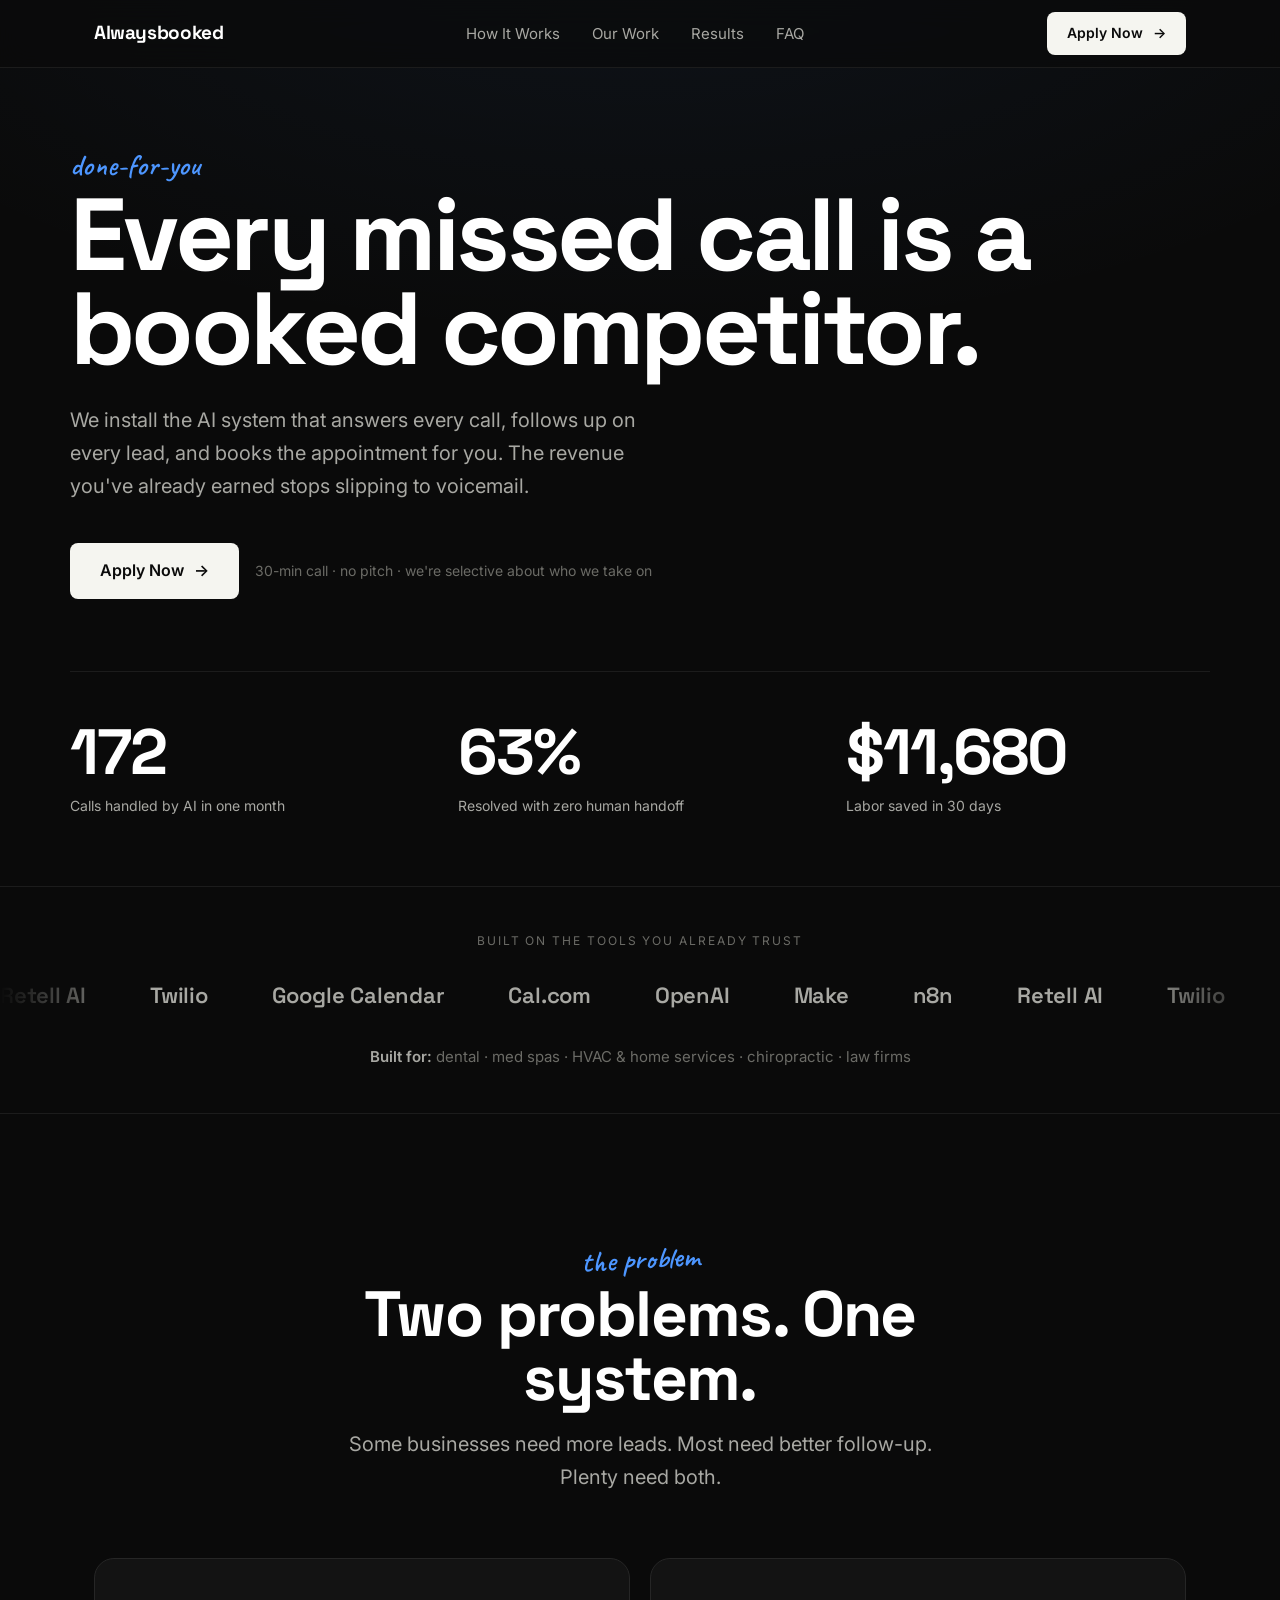
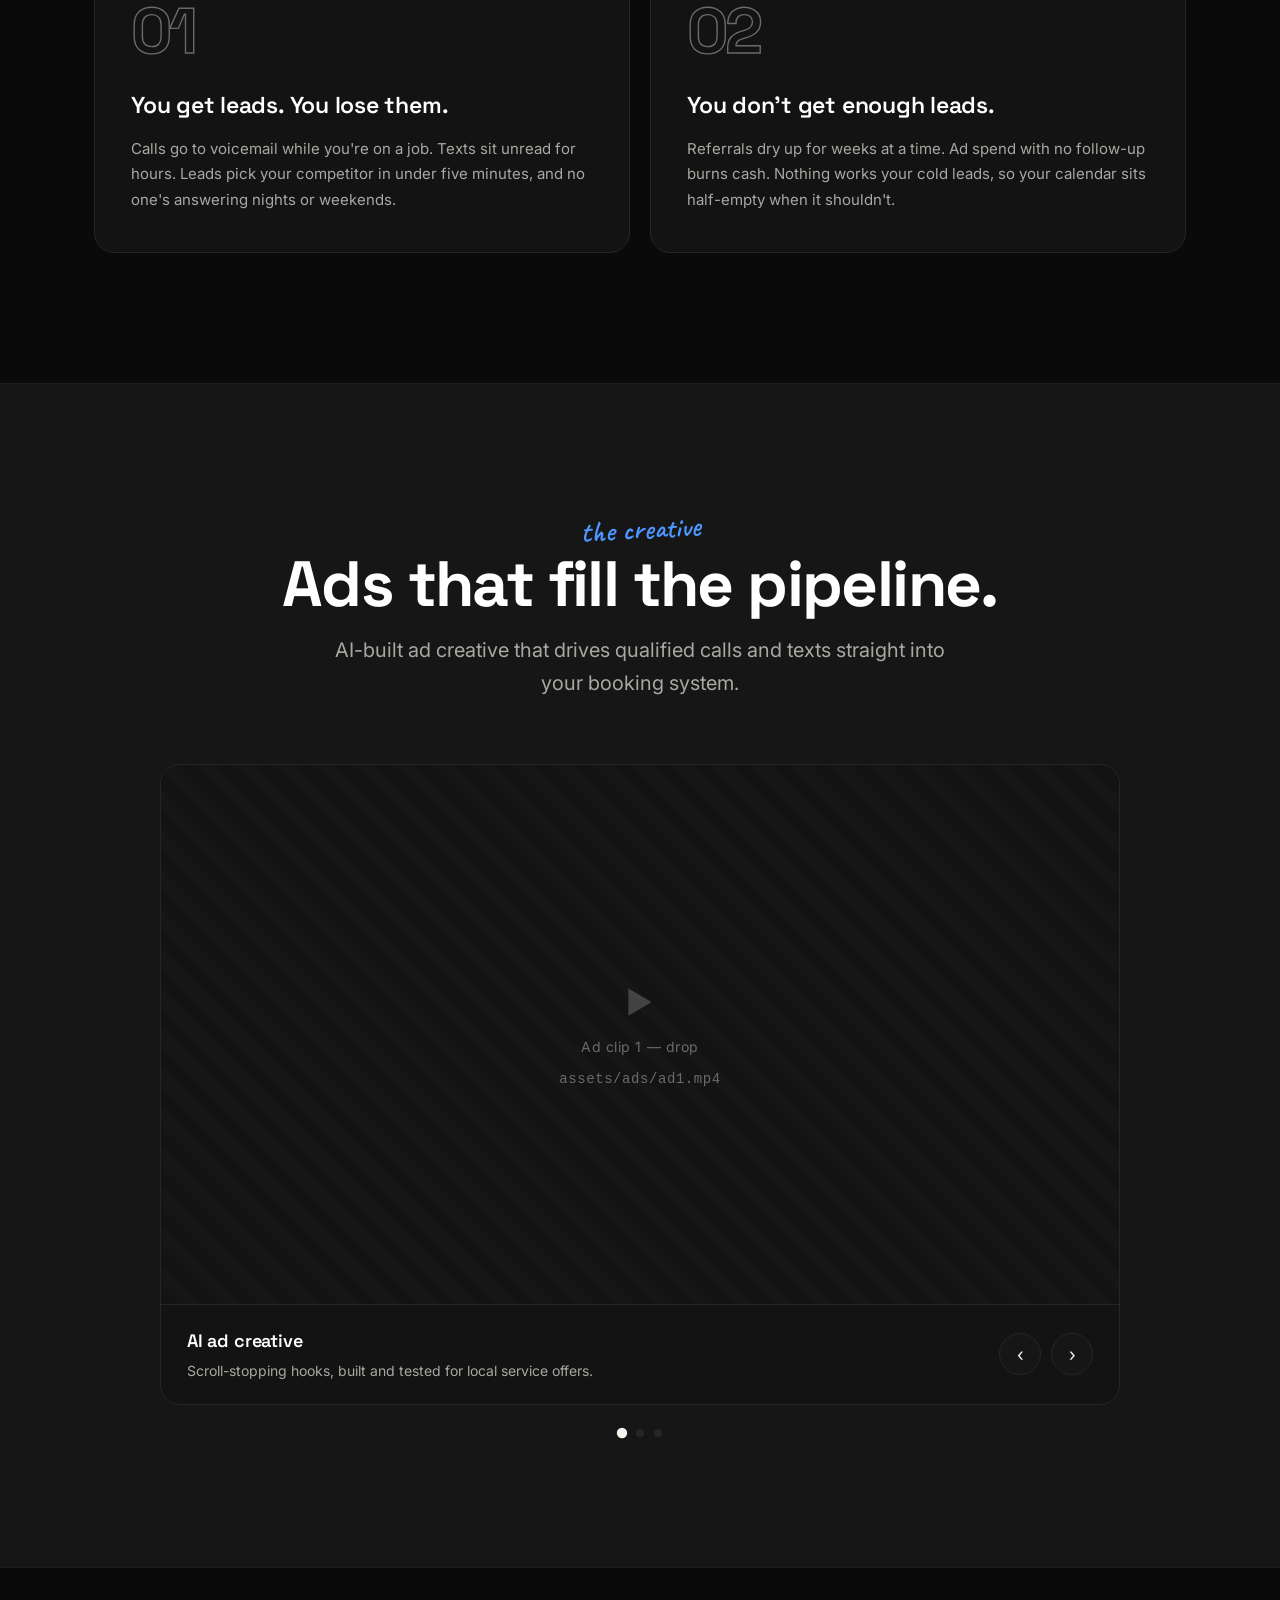
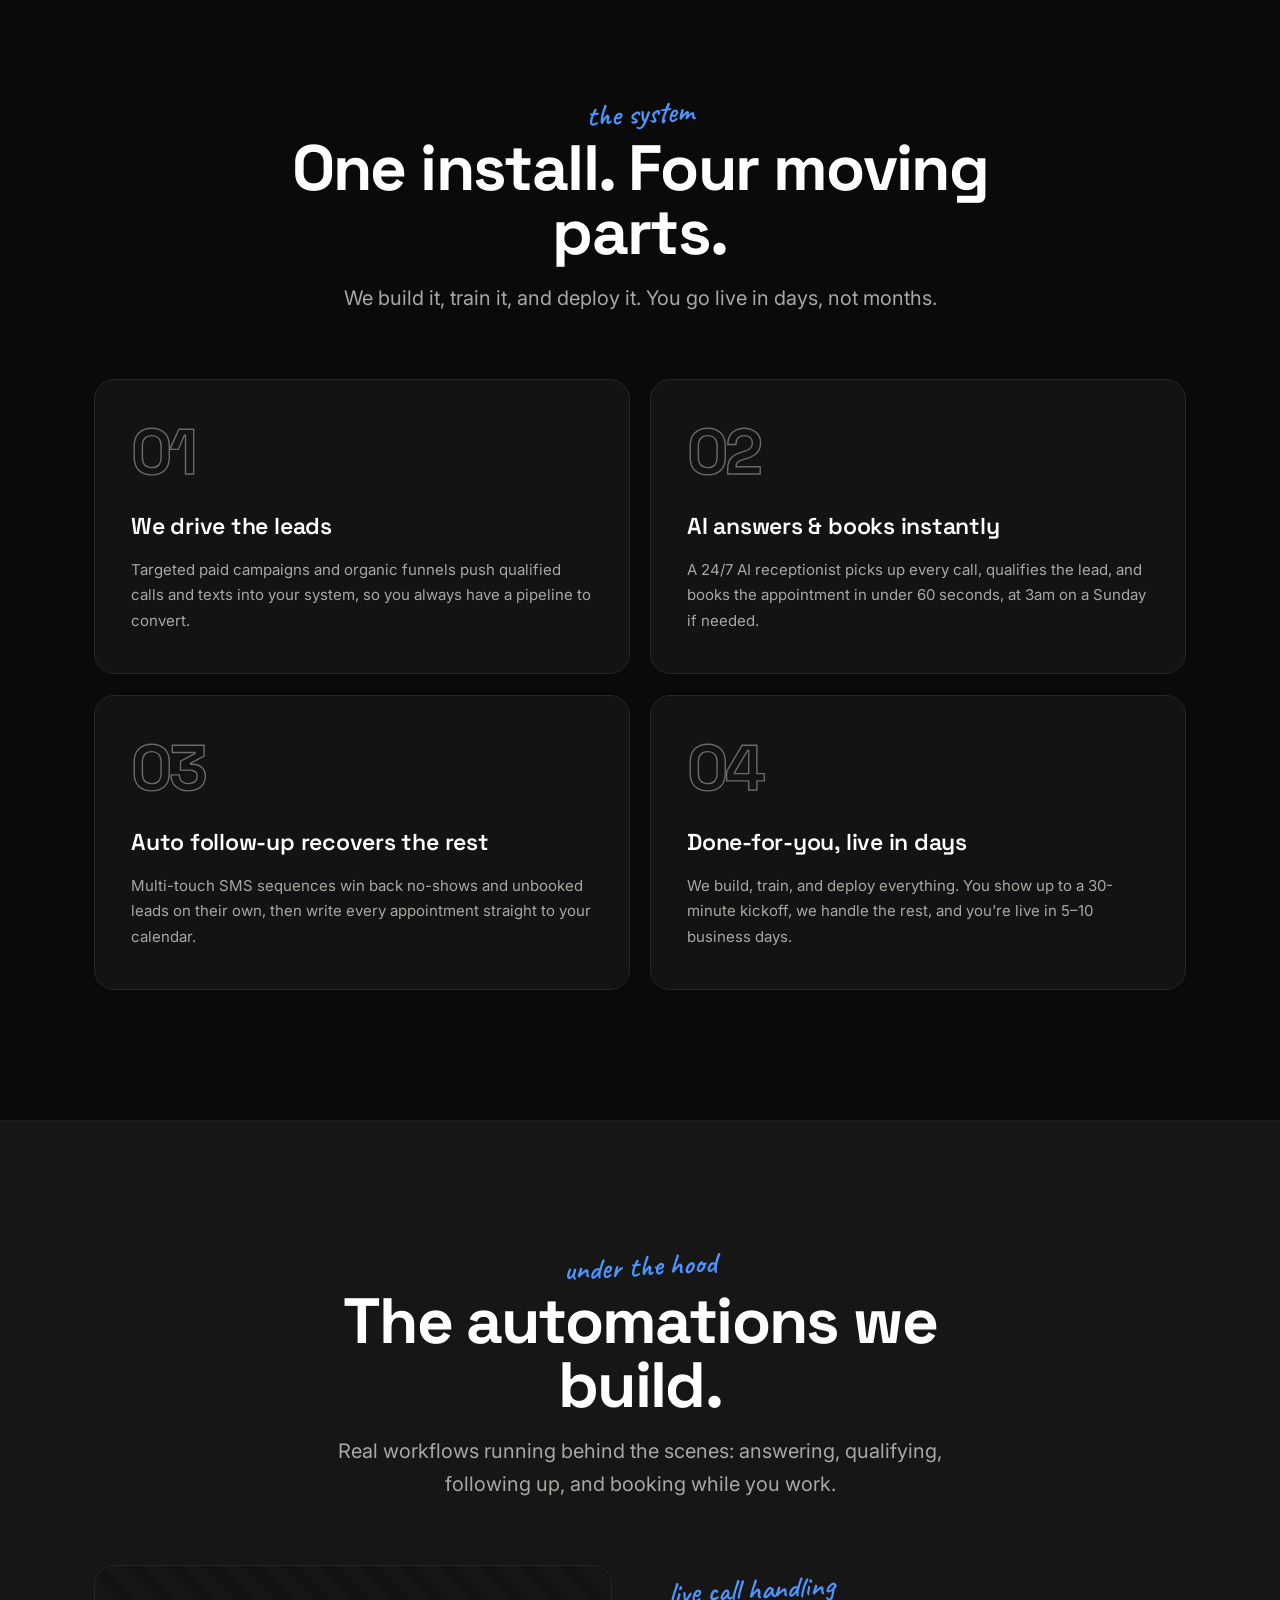
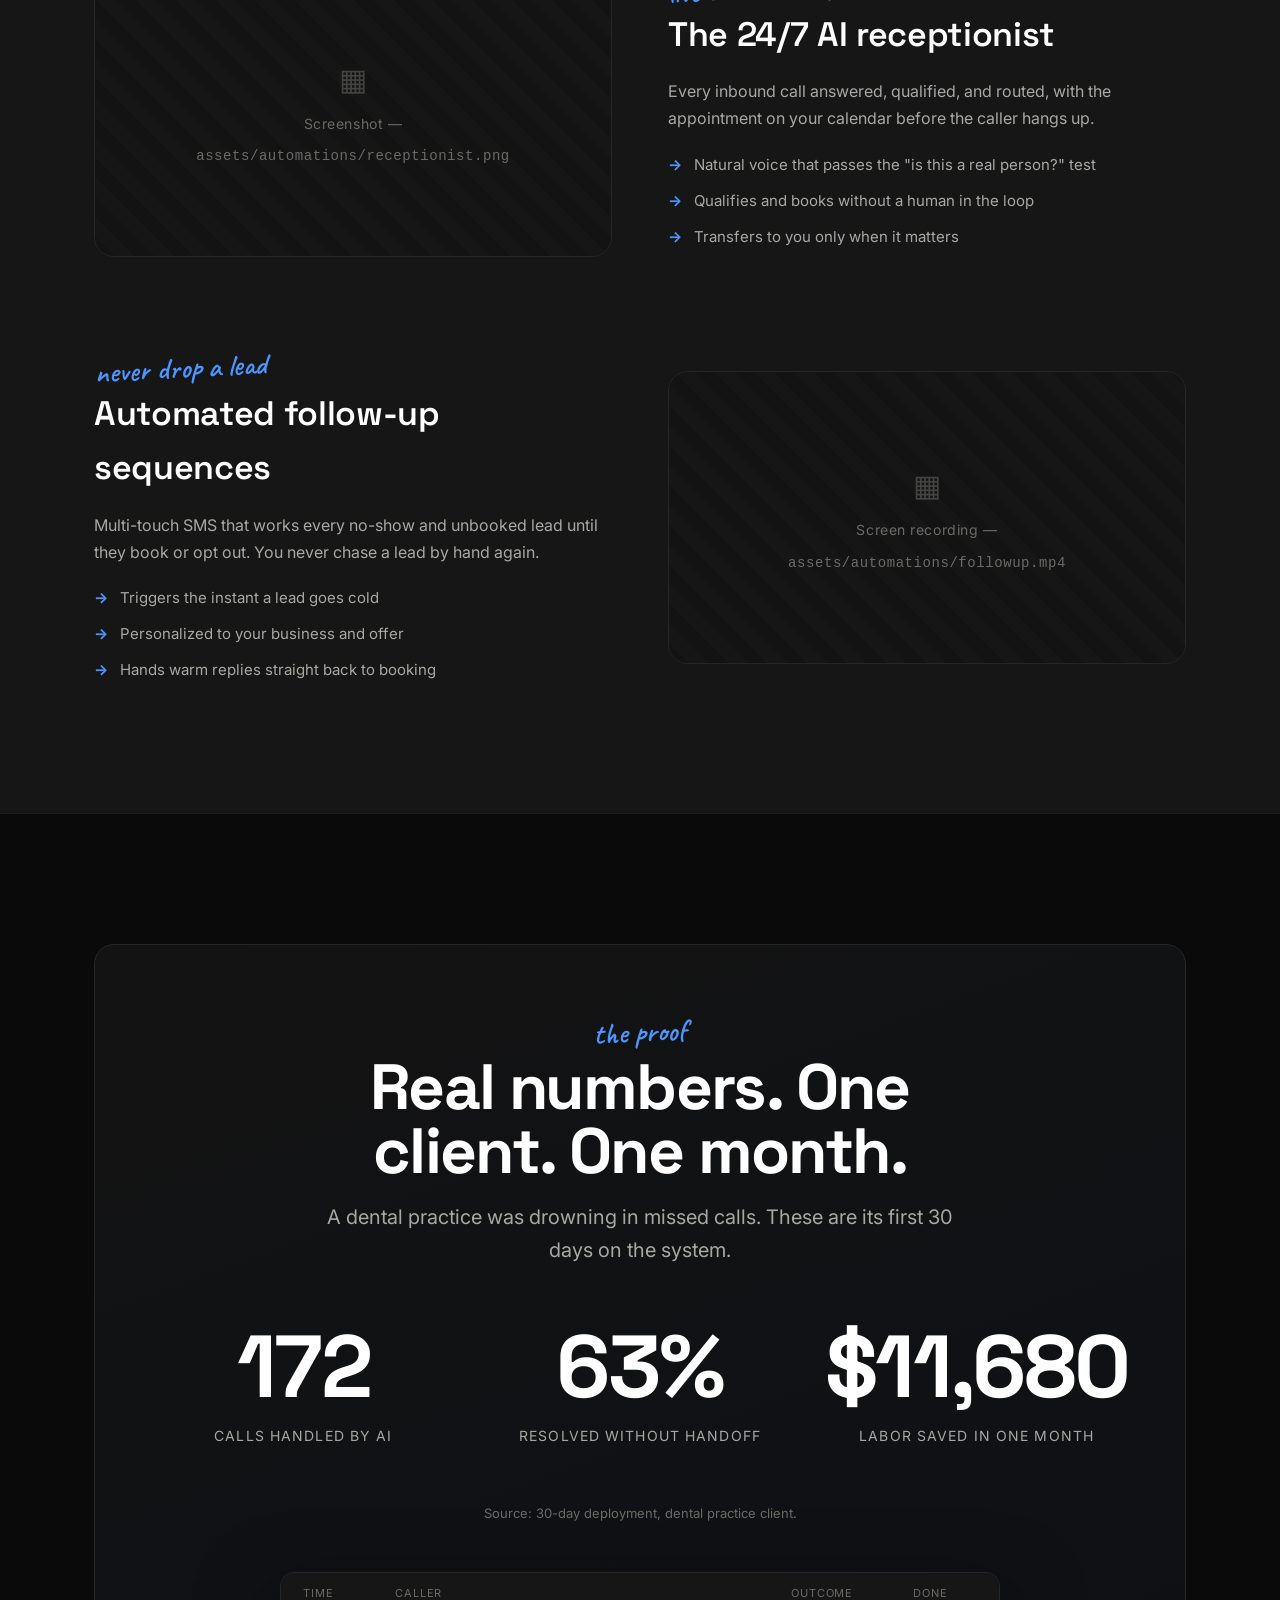
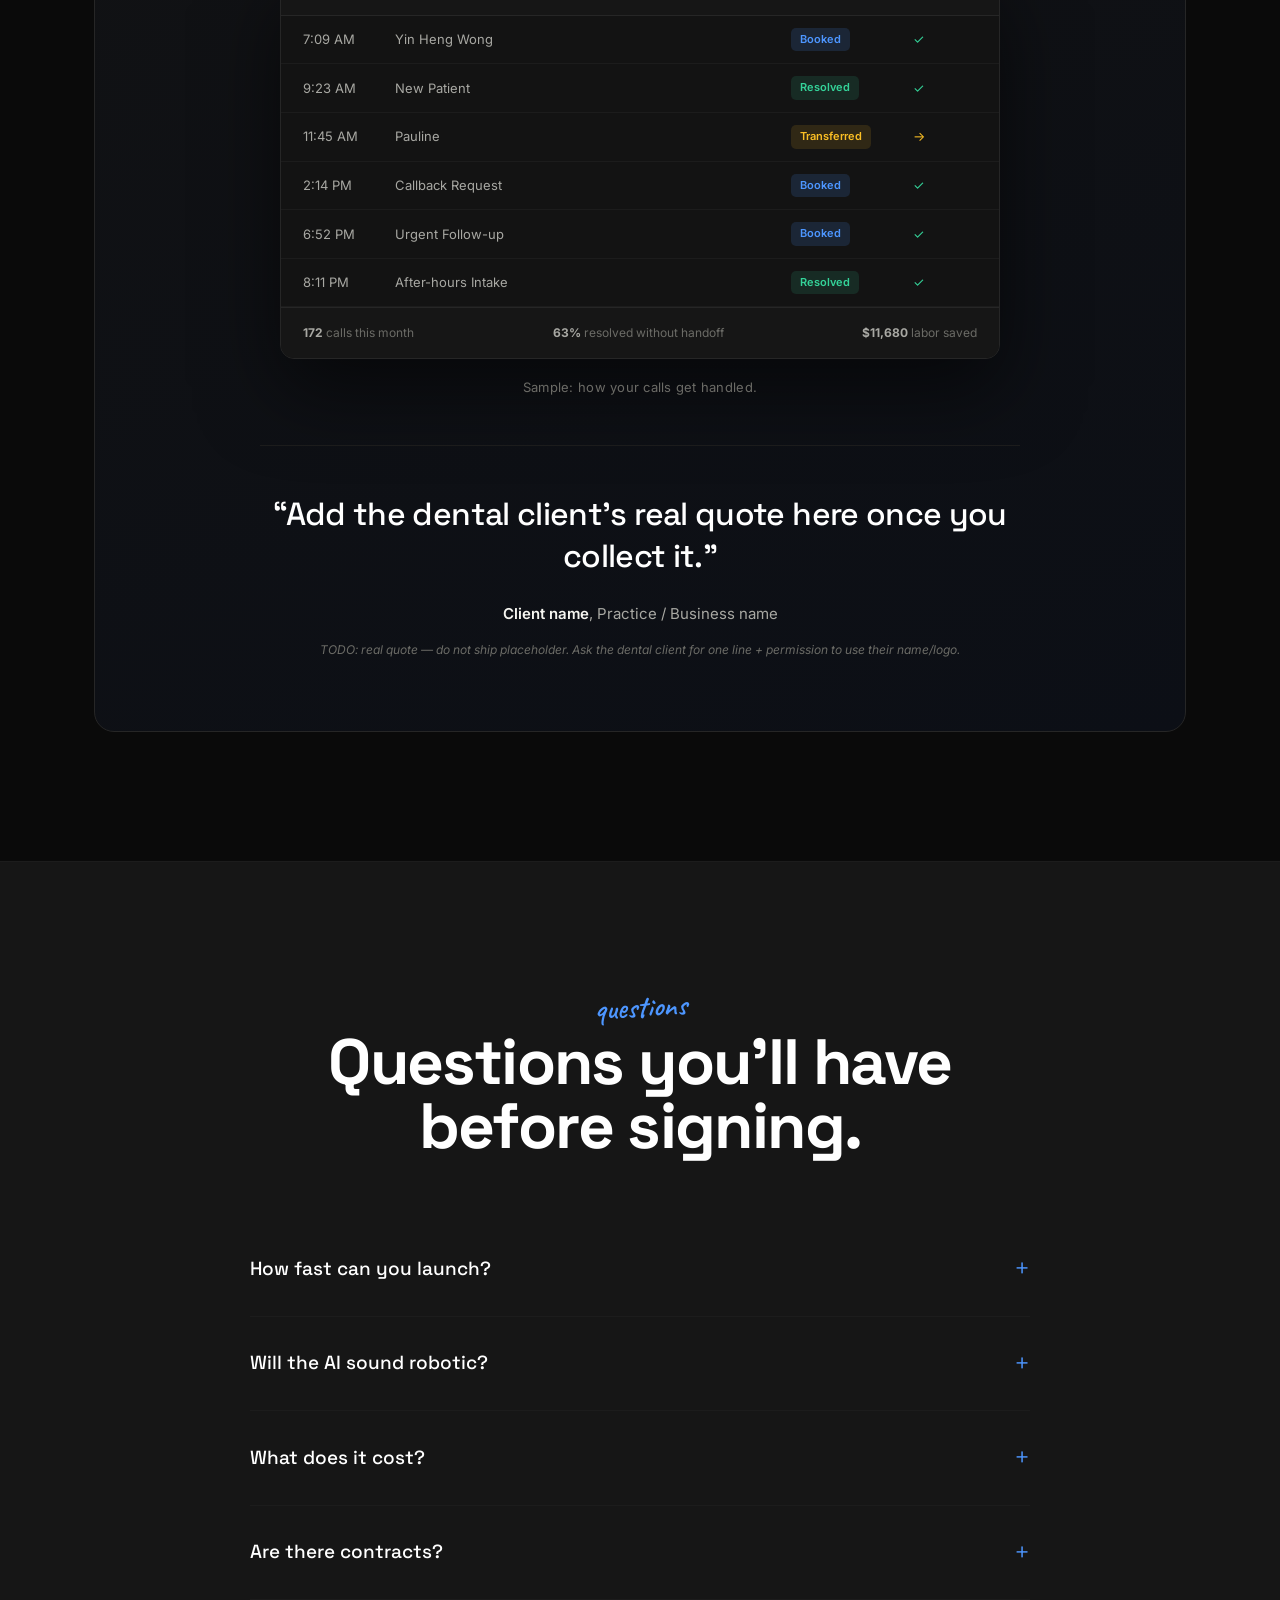
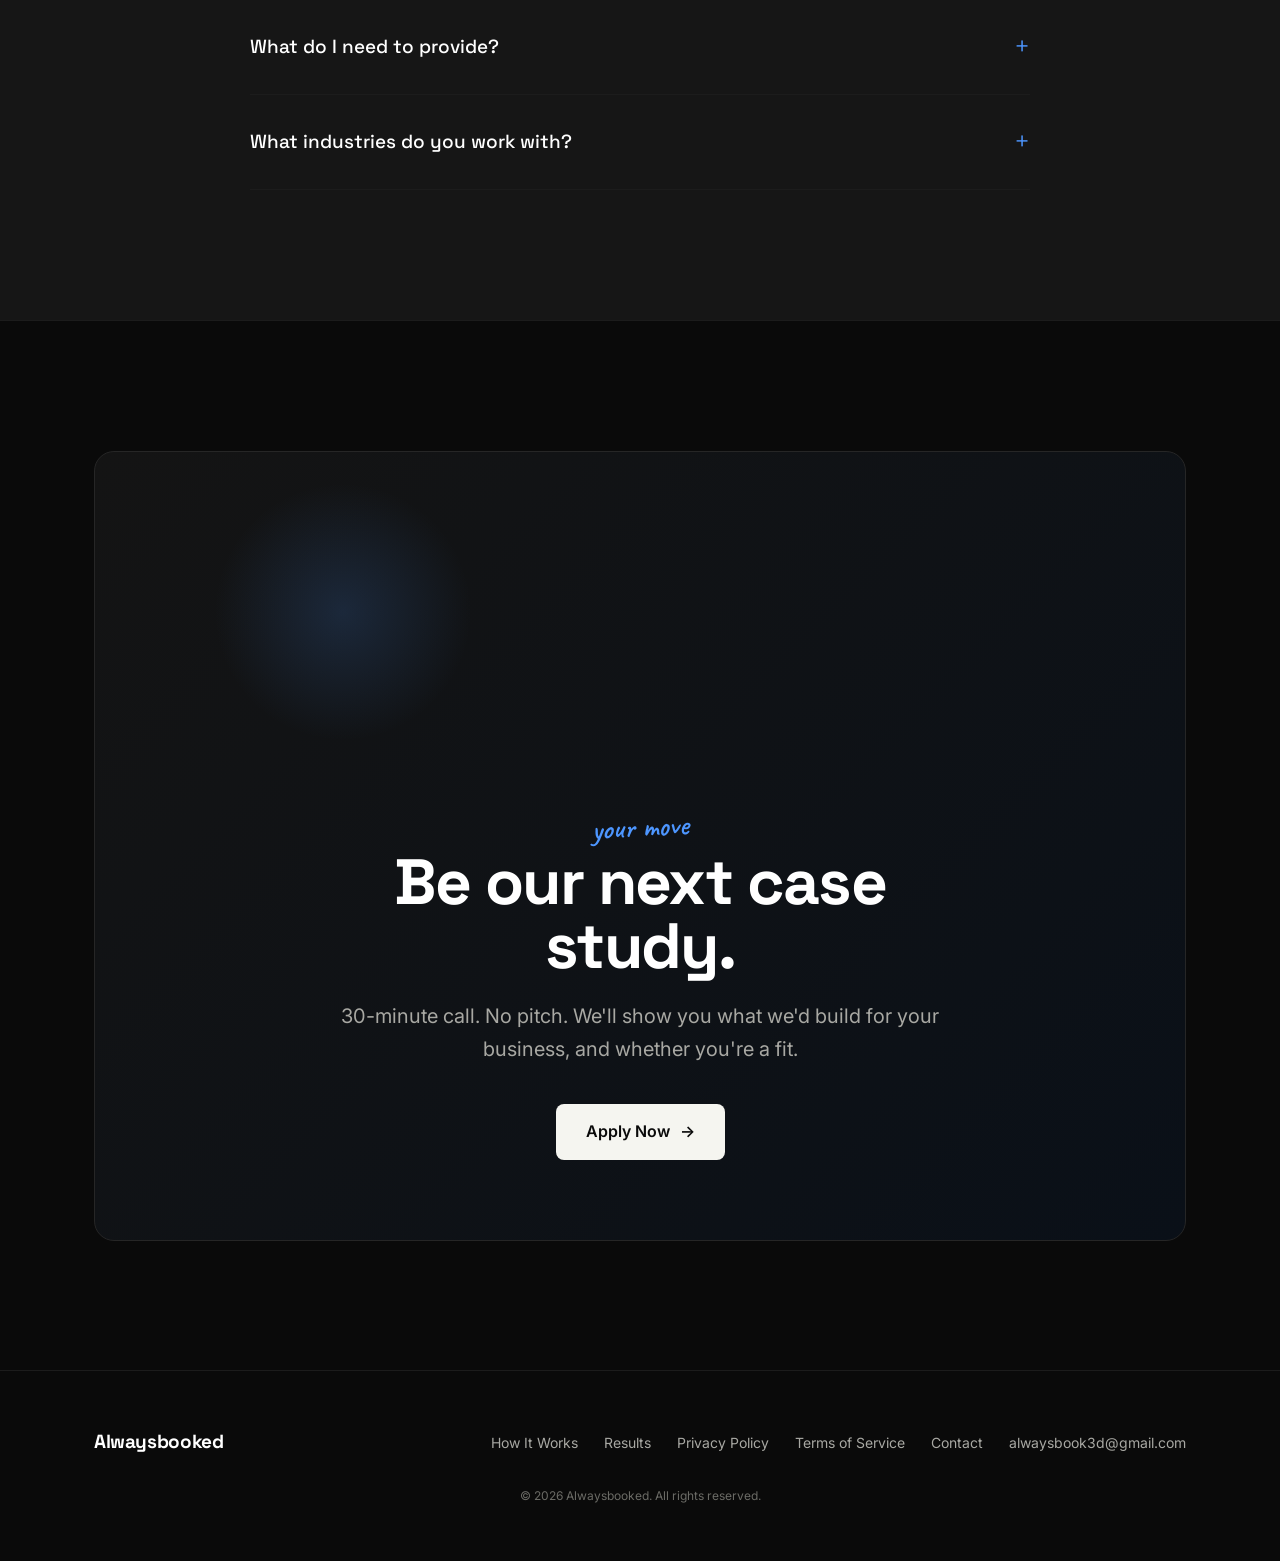
==== commit b5b6d967: "add Terms of Service page New terms.html on the shared legal-page design, covering services scope, m" ====
--- a/index.html
+++ b/index.html
@@ -6,12 +6,29 @@
   <title>Alwaysbooked — AI Receptionist & Lead System for Local Service Businesses</title>
   <meta name="description" content="We install the AI system that answers every call, follows up on every lead, and books appointments around the clock. Done for you." />
 
+  <link rel="canonical" href="https://www.alwaysbooked.us/" />
+  <meta name="theme-color" content="#0a0a0a" />
+
+  <!-- Icons / manifest -->
+  <link rel="icon" href="/favicon.svg" type="image/svg+xml" />
+  <link rel="manifest" href="/site.webmanifest" />
+
   <!-- Open Graph -->
+  <meta property="og:site_name" content="Alwaysbooked" />
   <meta property="og:title" content="Alwaysbooked — AI Receptionist & Lead System for Local Service Businesses" />
   <meta property="og:description" content="We install the AI system that answers every call, follows up on every lead, and books appointments around the clock. Done for you." />
-  <meta property="og:url" content="https://www.alwaysbooked.us" />
+  <meta property="og:url" content="https://www.alwaysbooked.us/" />
   <meta property="og:type" content="website" />
-  <!-- TODO: add an OG share image -> <meta property="og:image" content="https://www.alwaysbooked.us/assets/og-image.jpg" /> -->
+  <!-- Drop the share image at the path below (1200x630). The tags already point to it. -->
+  <meta property="og:image" content="https://www.alwaysbooked.us/assets/og-image.jpg" />
+  <meta property="og:image:width" content="1200" />
+  <meta property="og:image:height" content="630" />
+
+  <!-- Twitter -->
+  <meta name="twitter:card" content="summary_large_image" />
+  <meta name="twitter:title" content="Alwaysbooked — AI Receptionist & Lead System for Local Service Businesses" />
+  <meta name="twitter:description" content="We install the AI system that answers every call, follows up on every lead, and books appointments around the clock. Done for you." />
+  <meta name="twitter:image" content="https://www.alwaysbooked.us/assets/og-image.jpg" />
 
   <!-- Fonts: Space Grotesk (display) + Inter (body) + Caveat (handwritten accent) -->
   <link rel="preconnect" href="https://fonts.googleapis.com" />
@@ -19,6 +36,49 @@
   <link href="https://fonts.googleapis.com/css2?family=Caveat:wght@600&family=Inter:wght@400;500;600;700&family=Space+Grotesk:wght@500;600;700&display=swap" rel="stylesheet" />
 
   <link rel="stylesheet" href="styles.css" />
+
+  <!-- Structured data: business + FAQ rich results -->
+  <script type="application/ld+json">
+  {
+    "@context": "https://schema.org",
+    "@graph": [
+      {
+        "@type": "ProfessionalService",
+        "@id": "https://www.alwaysbooked.us/#business",
+        "name": "Alwaysbooked",
+        "url": "https://www.alwaysbooked.us/",
+        "description": "Done-for-you AI receptionist and lead system that answers every call, follows up on every lead, and books appointments for local service businesses.",
+        "email": "alwaysbook3d@gmail.com",
+        "priceRange": "$500-$997/month",
+        "areaServed": "United States",
+        "serviceType": ["AI receptionist", "Lead follow-up automation", "Appointment booking"],
+        "audience": {
+          "@type": "Audience",
+          "audienceType": "Dental practices, med spas, HVAC and home services, chiropractic, law firms"
+        }
+      },
+      {
+        "@type": "WebSite",
+        "@id": "https://www.alwaysbooked.us/#website",
+        "url": "https://www.alwaysbooked.us/",
+        "name": "Alwaysbooked",
+        "publisher": { "@id": "https://www.alwaysbooked.us/#business" }
+      },
+      {
+        "@type": "FAQPage",
+        "@id": "https://www.alwaysbooked.us/#faq",
+        "mainEntity": [
+          { "@type": "Question", "name": "How fast can you launch?", "acceptedAnswer": { "@type": "Answer", "text": "Most installs go live in 5–10 business days. We handle the build, training, and deployment. You provide a phone number to forward, your booking calendar, and 30 minutes for a kickoff call." } },
+          { "@type": "Question", "name": "Will the AI sound robotic?", "acceptedAnswer": { "@type": "Answer", "text": "No. We use Retell AI voices that pass the \"is this a real person?\" test. We tune the tone, pacing, and script to your business before going live." } },
+          { "@type": "Question", "name": "What does it cost?", "acceptedAnswer": { "@type": "Answer", "text": "Retainers run $500–$997/month depending on call volume and the channels you need covered. No setup fees during our current launch pricing. We'll give you an exact number on the discovery call." } },
+          { "@type": "Question", "name": "Are there contracts?", "acceptedAnswer": { "@type": "Answer", "text": "Month-to-month only. Cancel anytime with 30 days' notice. No long-term commitments." } },
+          { "@type": "Question", "name": "What do I need to provide?", "acceptedAnswer": { "@type": "Answer", "text": "A phone number to forward, access to your booking calendar, and 30 minutes for an onboarding call. We build and manage everything else." } },
+          { "@type": "Question", "name": "What industries do you work with?", "acceptedAnswer": { "@type": "Answer", "text": "Best fit: dental, med spas, HVAC and home services, chiro, law firms, and any local service business that fields inbound calls. If you're losing leads to voicemail, we can help." } }
+        ]
+      }
+    ]
+  }
+  </script>
 </head>
 <body>
 
@@ -51,6 +111,7 @@
     </div>
   </nav>
 
+  <main>
   <!-- ===================== HERO ===================== -->
   <section class="hero">
     <div class="hero-inner">
@@ -397,6 +458,8 @@
     </div>
   </section>
 
+  </main>
+
   <!-- ===================== FOOTER ===================== -->
   <footer>
     <div class="container">
@@ -406,6 +469,7 @@
           <li><a href="#system">How It Works</a></li>
           <li><a href="#results">Results</a></li>
           <li><a href="/privacy">Privacy Policy</a></li>
+          <li><a href="/terms">Terms of Service</a></li>
           <li><a href="/contact">Contact</a></li>
           <li><a href="mailto:alwaysbook3d@gmail.com">alwaysbook3d@gmail.com</a></li>
         </ul>
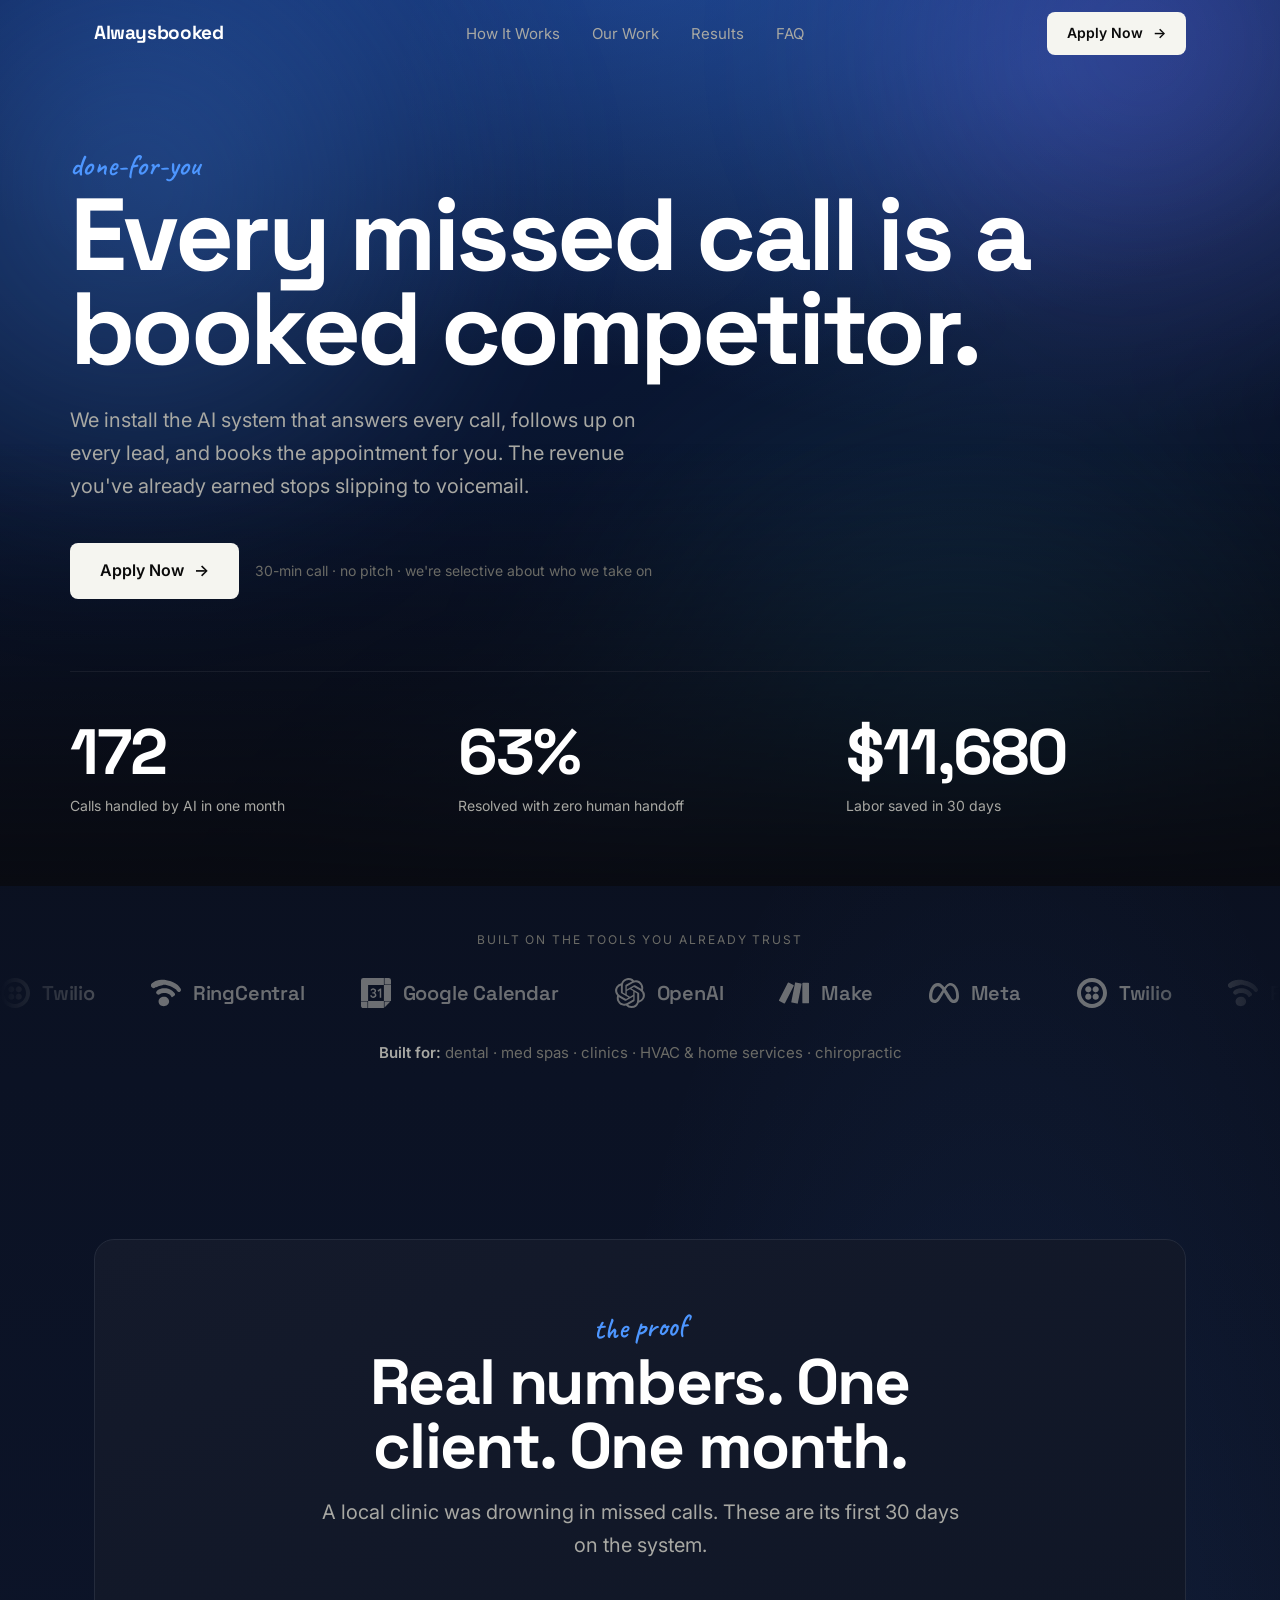
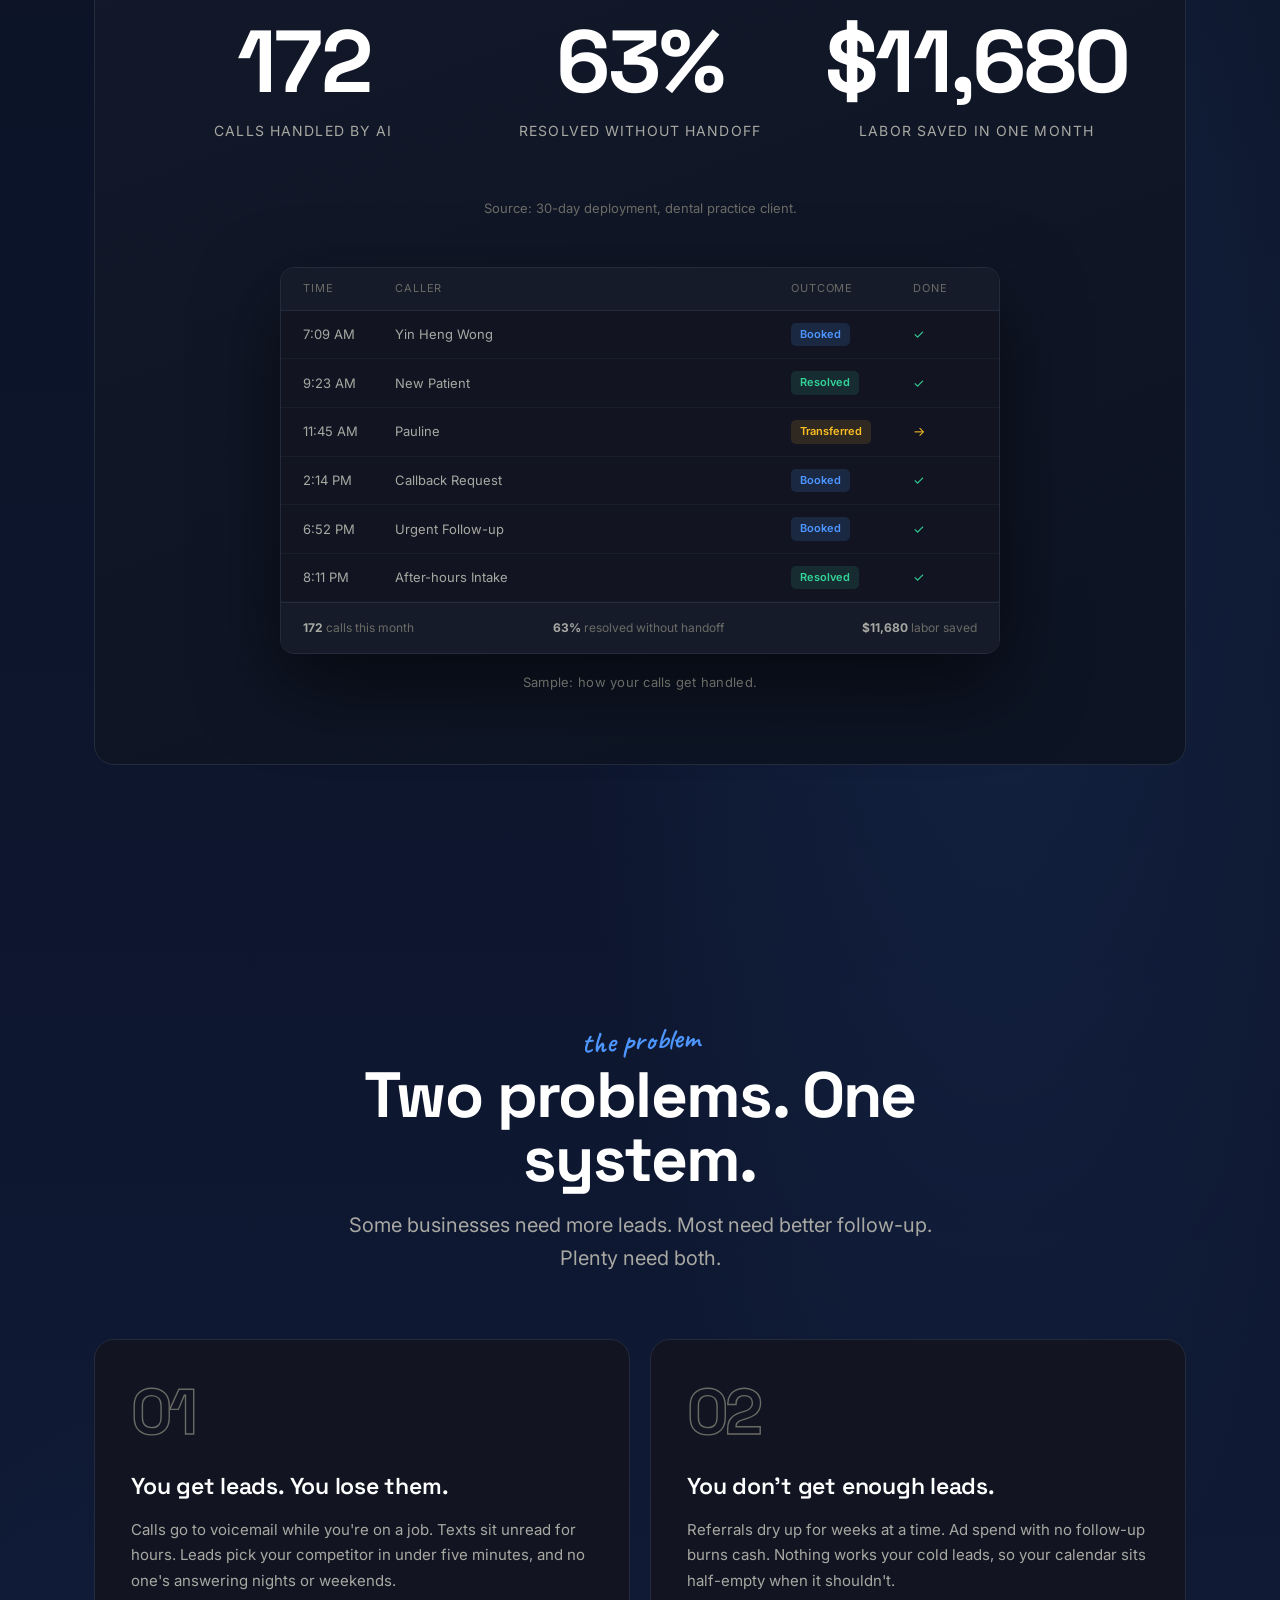
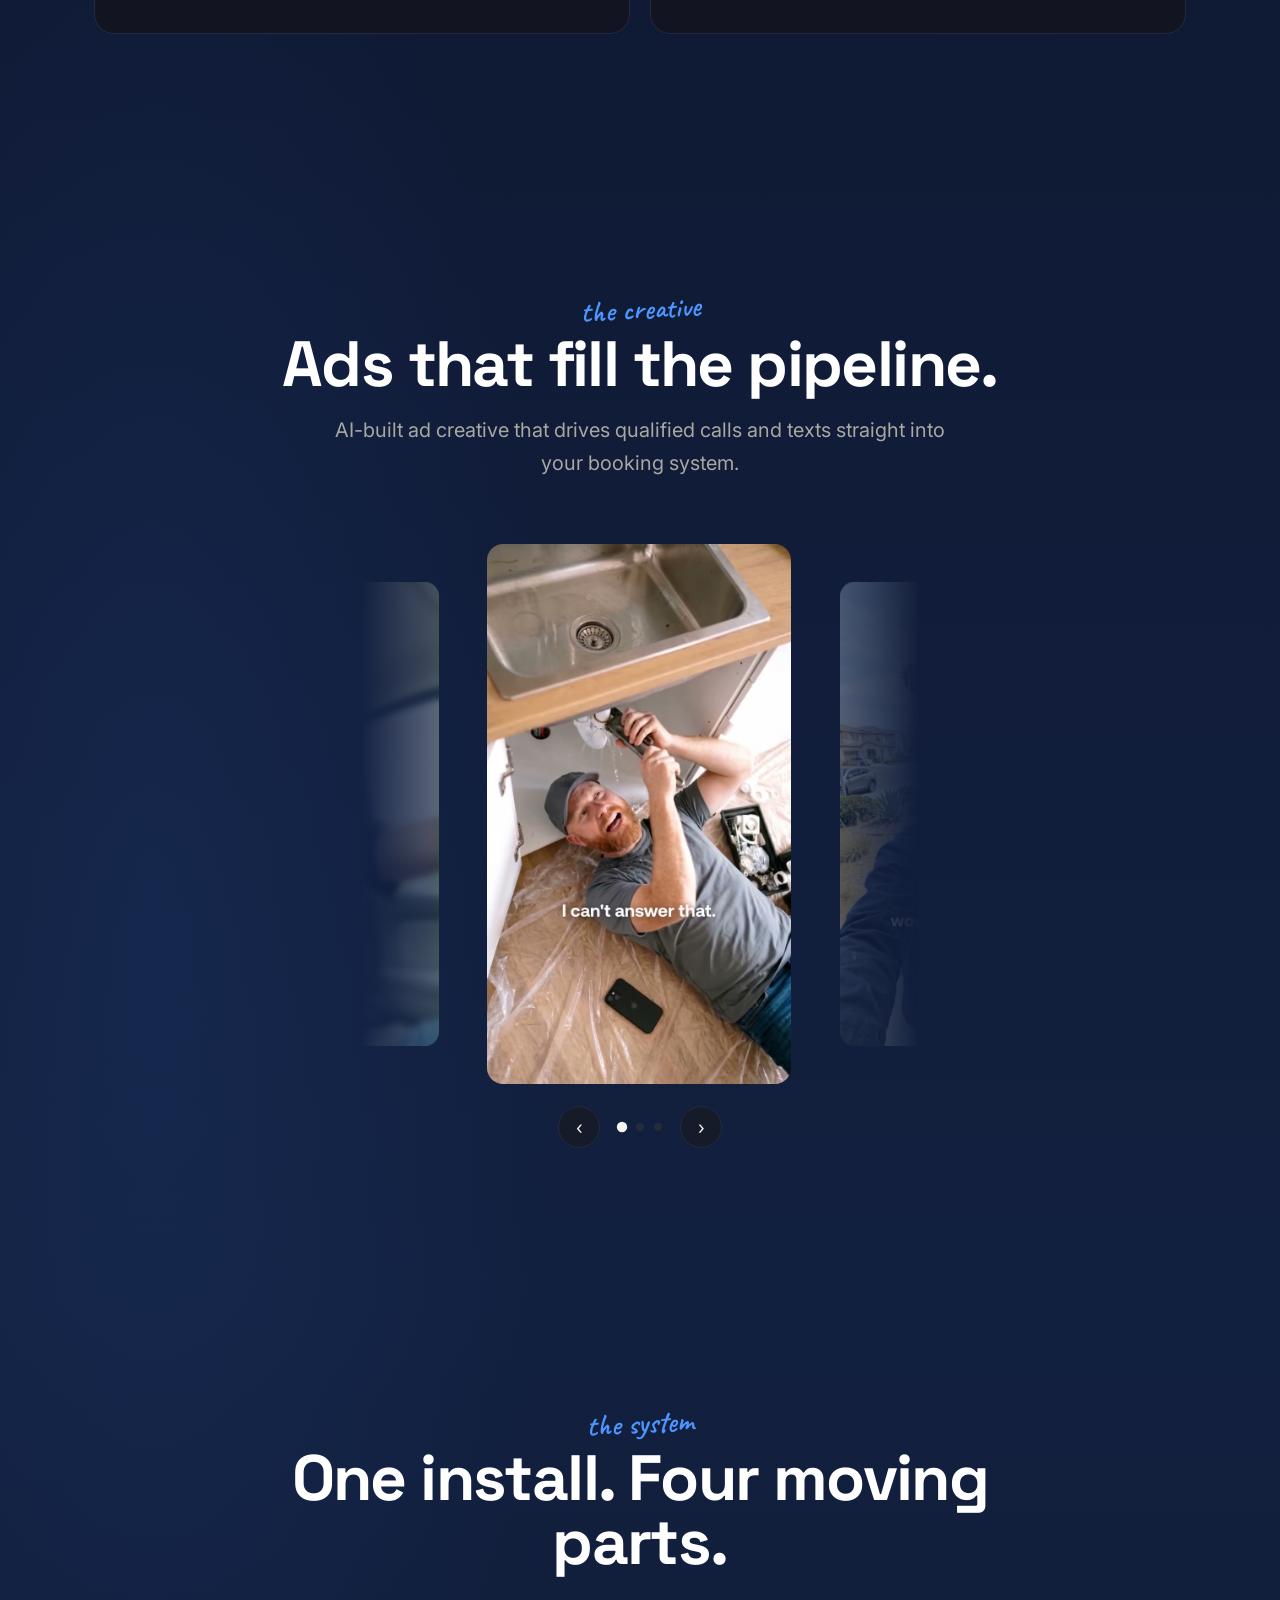
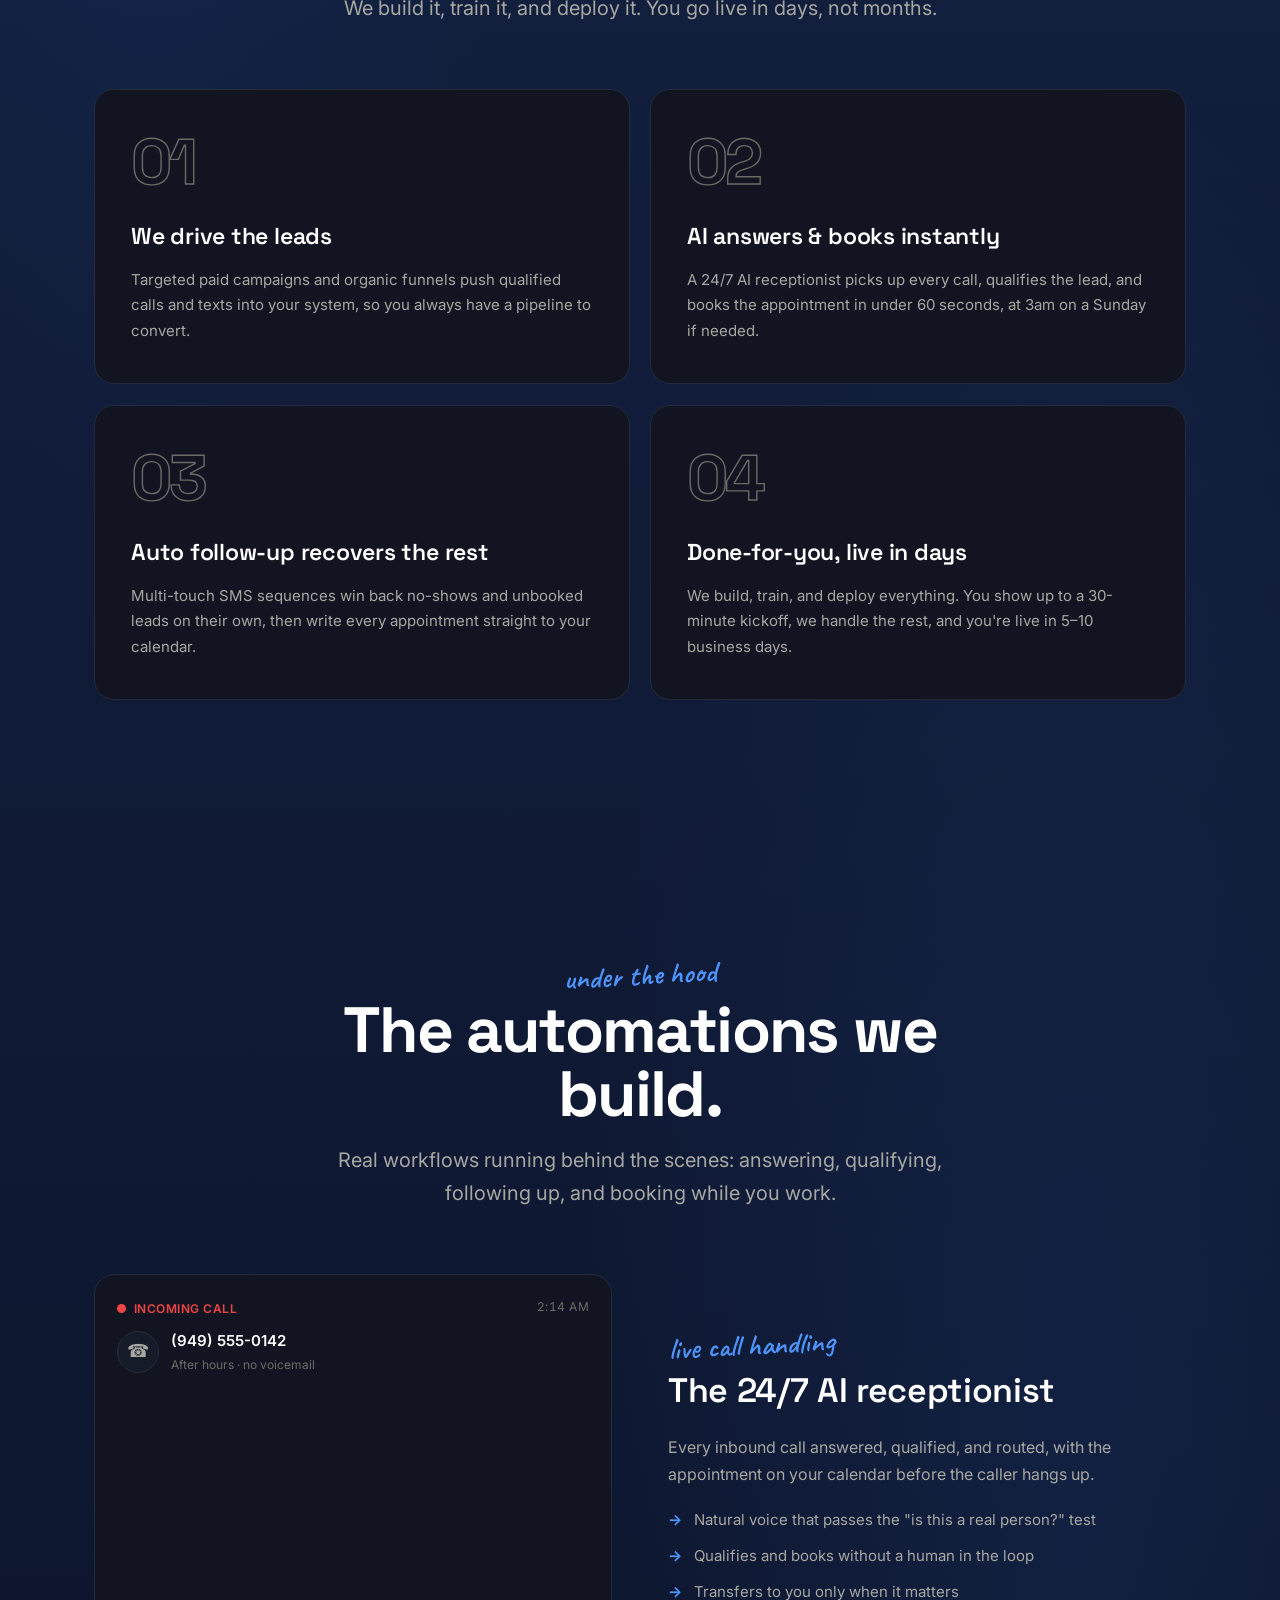
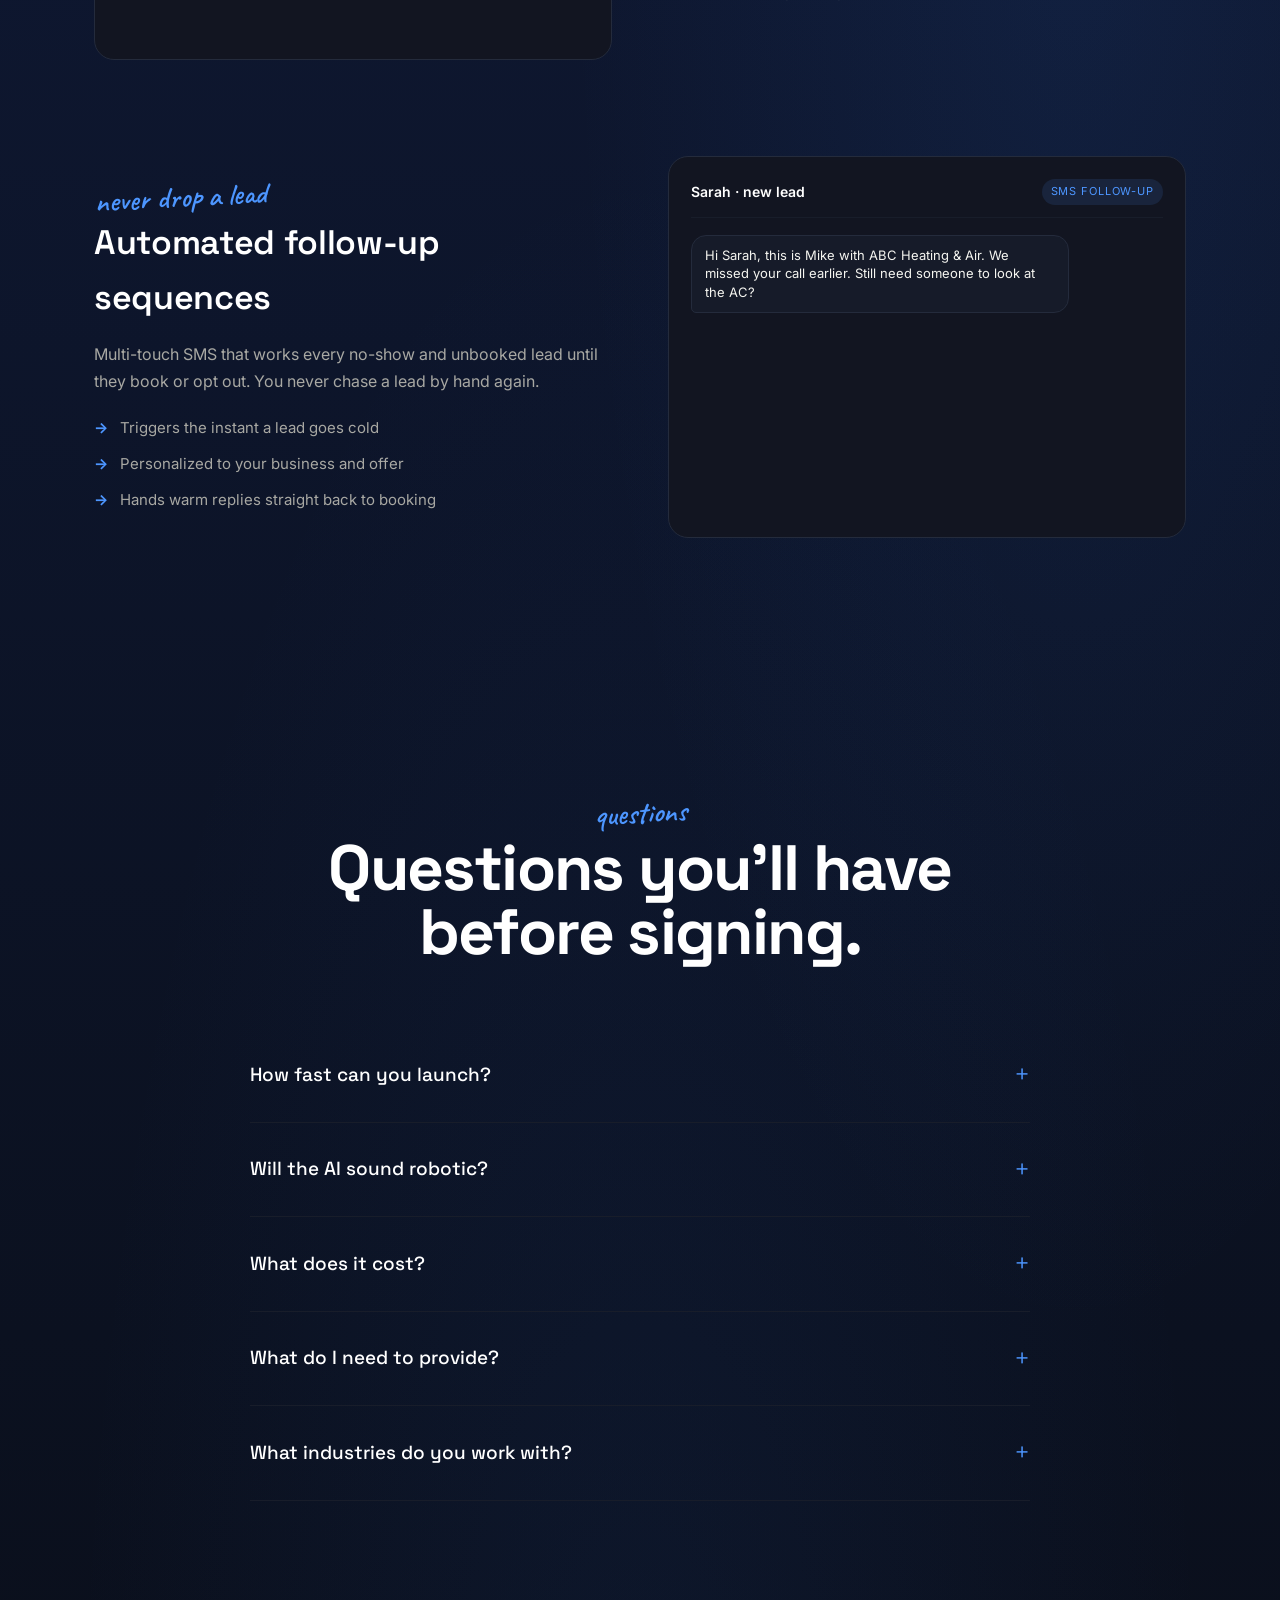
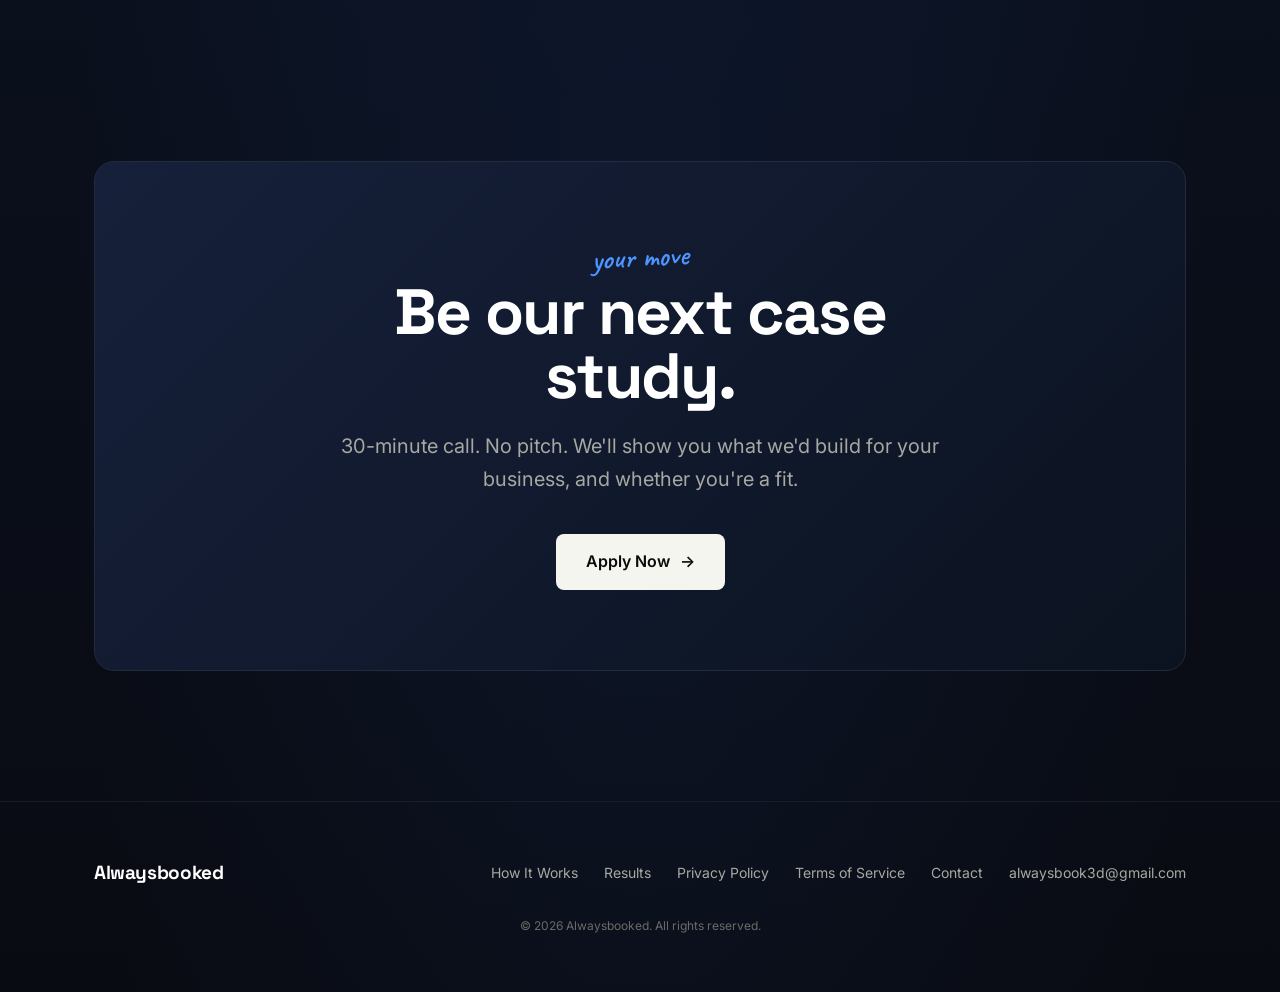
==== commit d1eb484e: "overhaul homepage visuals, ad creatives, automations, and content Visuals: - hero: premium blue grad" ====
--- a/index.html
+++ b/index.html
@@ -10,7 +10,9 @@
   <meta name="theme-color" content="#0a0a0a" />
 
   <!-- Icons / manifest -->
-  <link rel="icon" href="/favicon.svg" type="image/svg+xml" />
+  <link rel="icon" type="image/png" sizes="32x32" href="/favicon-32.png" />
+  <link rel="icon" type="image/png" sizes="16x16" href="/favicon-16.png" />
+  <link rel="apple-touch-icon" href="/apple-touch-icon.png" />
   <link rel="manifest" href="/site.webmanifest" />
 
   <!-- Open Graph -->
@@ -49,12 +51,11 @@
         "url": "https://www.alwaysbooked.us/",
         "description": "Done-for-you AI receptionist and lead system that answers every call, follows up on every lead, and books appointments for local service businesses.",
         "email": "alwaysbook3d@gmail.com",
-        "priceRange": "$500-$997/month",
         "areaServed": "United States",
         "serviceType": ["AI receptionist", "Lead follow-up automation", "Appointment booking"],
         "audience": {
           "@type": "Audience",
-          "audienceType": "Dental practices, med spas, HVAC and home services, chiropractic, law firms"
+          "audienceType": "Dental practices, med spas, clinics, HVAC and home services, chiropractic"
         }
       },
       {
@@ -70,10 +71,9 @@
         "mainEntity": [
           { "@type": "Question", "name": "How fast can you launch?", "acceptedAnswer": { "@type": "Answer", "text": "Most installs go live in 5–10 business days. We handle the build, training, and deployment. You provide a phone number to forward, your booking calendar, and 30 minutes for a kickoff call." } },
           { "@type": "Question", "name": "Will the AI sound robotic?", "acceptedAnswer": { "@type": "Answer", "text": "No. We use Retell AI voices that pass the \"is this a real person?\" test. We tune the tone, pacing, and script to your business before going live." } },
-          { "@type": "Question", "name": "What does it cost?", "acceptedAnswer": { "@type": "Answer", "text": "Retainers run $500–$997/month depending on call volume and the channels you need covered. No setup fees during our current launch pricing. We'll give you an exact number on the discovery call." } },
-          { "@type": "Question", "name": "Are there contracts?", "acceptedAnswer": { "@type": "Answer", "text": "Month-to-month only. Cancel anytime with 30 days' notice. No long-term commitments." } },
+          { "@type": "Question", "name": "What does it cost?", "acceptedAnswer": { "@type": "Answer", "text": "Pricing is scoped to your business: your call volume, the channels you want covered, and what we're building for you. We walk you through the exact number on the discovery call." } },
           { "@type": "Question", "name": "What do I need to provide?", "acceptedAnswer": { "@type": "Answer", "text": "A phone number to forward, access to your booking calendar, and 30 minutes for an onboarding call. We build and manage everything else." } },
-          { "@type": "Question", "name": "What industries do you work with?", "acceptedAnswer": { "@type": "Answer", "text": "Best fit: dental, med spas, HVAC and home services, chiro, law firms, and any local service business that fields inbound calls. If you're losing leads to voicemail, we can help." } }
+          { "@type": "Question", "name": "What industries do you work with?", "acceptedAnswer": { "@type": "Answer", "text": "Best fit: dental, med spas, clinics, HVAC and home services, chiropractic, and any local service business that wants more leads and tighter follow-up. We drive leads with paid ads and outreach, then answer, follow up, and book them so nothing slips to voicemail." } }
         ]
       }
     ]
@@ -148,25 +148,110 @@
     </div>
     <div class="marquee">
       <div class="marquee-track">
-        <span class="marquee-item">Retell AI</span>
-        <span class="marquee-item">Twilio</span>
-        <span class="marquee-item">Google Calendar</span>
-        <span class="marquee-item">Cal.com</span>
-        <span class="marquee-item">OpenAI</span>
-        <span class="marquee-item">Make</span>
-        <span class="marquee-item">n8n</span>
-        <!-- duplicate set for seamless loop -->
-        <span class="marquee-item">Retell AI</span>
-        <span class="marquee-item">Twilio</span>
-        <span class="marquee-item">Google Calendar</span>
-        <span class="marquee-item">Cal.com</span>
-        <span class="marquee-item">OpenAI</span>
-        <span class="marquee-item">Make</span>
-        <span class="marquee-item">n8n</span>
-      </div>
-    </div>
-    <div class="container">
-      <p class="industries"><strong>Built for:</strong> dental · med spas · HVAC &amp; home services · chiropractic · law firms</p>
+        <!-- Set 1 (read by screen readers via the wordmark text) -->
+        <span class="marquee-item"><span class="logo-mark" style="--logo:url('/assets/logos/twilio.svg')"></span><span class="logo-name">Twilio</span></span>
+        <span class="marquee-item"><span class="logo-mark" style="--logo:url('/assets/logos/ringcentral.svg')"></span><span class="logo-name">RingCentral</span></span>
+        <span class="marquee-item"><span class="logo-mark" style="--logo:url('/assets/logos/googlecalendar.svg')"></span><span class="logo-name">Google Calendar</span></span>
+        <span class="marquee-item"><span class="logo-mark" style="--logo:url('/assets/logos/openai.svg')"></span><span class="logo-name">OpenAI</span></span>
+        <span class="marquee-item"><span class="logo-mark" style="--logo:url('/assets/logos/make.svg')"></span><span class="logo-name">Make</span></span>
+        <span class="marquee-item"><span class="logo-mark" style="--logo:url('/assets/logos/meta.svg')"></span><span class="logo-name">Meta</span></span>
+        <!-- Sets 2-6 repeat for a seamless, screen-filling loop; hidden from AT -->
+        <span class="marquee-item" aria-hidden="true"><span class="logo-mark" style="--logo:url('/assets/logos/twilio.svg')"></span><span class="logo-name">Twilio</span></span>
+        <span class="marquee-item" aria-hidden="true"><span class="logo-mark" style="--logo:url('/assets/logos/ringcentral.svg')"></span><span class="logo-name">RingCentral</span></span>
+        <span class="marquee-item" aria-hidden="true"><span class="logo-mark" style="--logo:url('/assets/logos/googlecalendar.svg')"></span><span class="logo-name">Google Calendar</span></span>
+        <span class="marquee-item" aria-hidden="true"><span class="logo-mark" style="--logo:url('/assets/logos/openai.svg')"></span><span class="logo-name">OpenAI</span></span>
+        <span class="marquee-item" aria-hidden="true"><span class="logo-mark" style="--logo:url('/assets/logos/make.svg')"></span><span class="logo-name">Make</span></span>
+        <span class="marquee-item" aria-hidden="true"><span class="logo-mark" style="--logo:url('/assets/logos/meta.svg')"></span><span class="logo-name">Meta</span></span>
+        <span class="marquee-item" aria-hidden="true"><span class="logo-mark" style="--logo:url('/assets/logos/twilio.svg')"></span><span class="logo-name">Twilio</span></span>
+        <span class="marquee-item" aria-hidden="true"><span class="logo-mark" style="--logo:url('/assets/logos/ringcentral.svg')"></span><span class="logo-name">RingCentral</span></span>
+        <span class="marquee-item" aria-hidden="true"><span class="logo-mark" style="--logo:url('/assets/logos/googlecalendar.svg')"></span><span class="logo-name">Google Calendar</span></span>
+        <span class="marquee-item" aria-hidden="true"><span class="logo-mark" style="--logo:url('/assets/logos/openai.svg')"></span><span class="logo-name">OpenAI</span></span>
+        <span class="marquee-item" aria-hidden="true"><span class="logo-mark" style="--logo:url('/assets/logos/make.svg')"></span><span class="logo-name">Make</span></span>
+        <span class="marquee-item" aria-hidden="true"><span class="logo-mark" style="--logo:url('/assets/logos/meta.svg')"></span><span class="logo-name">Meta</span></span>
+        <span class="marquee-item" aria-hidden="true"><span class="logo-mark" style="--logo:url('/assets/logos/twilio.svg')"></span><span class="logo-name">Twilio</span></span>
+        <span class="marquee-item" aria-hidden="true"><span class="logo-mark" style="--logo:url('/assets/logos/ringcentral.svg')"></span><span class="logo-name">RingCentral</span></span>
+        <span class="marquee-item" aria-hidden="true"><span class="logo-mark" style="--logo:url('/assets/logos/googlecalendar.svg')"></span><span class="logo-name">Google Calendar</span></span>
+        <span class="marquee-item" aria-hidden="true"><span class="logo-mark" style="--logo:url('/assets/logos/openai.svg')"></span><span class="logo-name">OpenAI</span></span>
+        <span class="marquee-item" aria-hidden="true"><span class="logo-mark" style="--logo:url('/assets/logos/make.svg')"></span><span class="logo-name">Make</span></span>
+        <span class="marquee-item" aria-hidden="true"><span class="logo-mark" style="--logo:url('/assets/logos/meta.svg')"></span><span class="logo-name">Meta</span></span>
+        <span class="marquee-item" aria-hidden="true"><span class="logo-mark" style="--logo:url('/assets/logos/twilio.svg')"></span><span class="logo-name">Twilio</span></span>
+        <span class="marquee-item" aria-hidden="true"><span class="logo-mark" style="--logo:url('/assets/logos/ringcentral.svg')"></span><span class="logo-name">RingCentral</span></span>
+        <span class="marquee-item" aria-hidden="true"><span class="logo-mark" style="--logo:url('/assets/logos/googlecalendar.svg')"></span><span class="logo-name">Google Calendar</span></span>
+        <span class="marquee-item" aria-hidden="true"><span class="logo-mark" style="--logo:url('/assets/logos/openai.svg')"></span><span class="logo-name">OpenAI</span></span>
+        <span class="marquee-item" aria-hidden="true"><span class="logo-mark" style="--logo:url('/assets/logos/make.svg')"></span><span class="logo-name">Make</span></span>
+        <span class="marquee-item" aria-hidden="true"><span class="logo-mark" style="--logo:url('/assets/logos/meta.svg')"></span><span class="logo-name">Meta</span></span>
+        <span class="marquee-item" aria-hidden="true"><span class="logo-mark" style="--logo:url('/assets/logos/twilio.svg')"></span><span class="logo-name">Twilio</span></span>
+        <span class="marquee-item" aria-hidden="true"><span class="logo-mark" style="--logo:url('/assets/logos/ringcentral.svg')"></span><span class="logo-name">RingCentral</span></span>
+        <span class="marquee-item" aria-hidden="true"><span class="logo-mark" style="--logo:url('/assets/logos/googlecalendar.svg')"></span><span class="logo-name">Google Calendar</span></span>
+        <span class="marquee-item" aria-hidden="true"><span class="logo-mark" style="--logo:url('/assets/logos/openai.svg')"></span><span class="logo-name">OpenAI</span></span>
+        <span class="marquee-item" aria-hidden="true"><span class="logo-mark" style="--logo:url('/assets/logos/make.svg')"></span><span class="logo-name">Make</span></span>
+        <span class="marquee-item" aria-hidden="true"><span class="logo-mark" style="--logo:url('/assets/logos/meta.svg')"></span><span class="logo-name">Meta</span></span>
+      </div>
+    </div>
+    <div class="container">
+      <p class="industries"><strong>Built for:</strong> dental · med spas · clinics · HVAC &amp; home services · chiropractic</p>
+    </div>
+  </section>
+
+  <!-- ===================== PROOF / CASE STUDY (lead with proof) ===================== -->
+  <section class="section" id="results">
+    <div class="container">
+      <div class="results reveal">
+        <div class="section-head" style="margin-bottom:0;">
+          <span class="accent-label">the proof</span>
+          <h2>Real numbers. One client. One month.</h2>
+          <p class="subhead">A local clinic was drowning in missed calls. These are its first 30 days on the system.</p>
+        </div>
+
+        <div class="results-grid">
+          <div class="result-stat">
+            <span class="num">172</span>
+            <span class="lbl">Calls handled by AI</span>
+          </div>
+          <div class="result-stat">
+            <span class="num">63%</span>
+            <span class="lbl">Resolved without handoff</span>
+          </div>
+          <div class="result-stat">
+            <span class="num">$11,680</span>
+            <span class="lbl">Labor saved in one month</span>
+          </div>
+        </div>
+        <p class="results-source">Source: 30-day deployment, dental practice client.</p>
+
+        <!-- Supporting visual: sample call log -->
+        <div style="margin-top:48px;">
+          <div class="proof-table">
+            <div class="proof-table-header">
+              <span>Time</span><span>Caller</span><span>Outcome</span><span>Done</span>
+            </div>
+            <div class="proof-table-row">
+              <span>7:09 AM</span><span>Yin Heng Wong</span><span><span class="badge badge-booked">Booked</span></span><span style="color:var(--success);">✓</span>
+            </div>
+            <div class="proof-table-row">
+              <span>9:23 AM</span><span>New Patient</span><span><span class="badge badge-resolved">Resolved</span></span><span style="color:var(--success);">✓</span>
+            </div>
+            <div class="proof-table-row">
+              <span>11:45 AM</span><span>Pauline</span><span><span class="badge badge-transfer">Transferred</span></span><span style="color:var(--warn);">→</span>
+            </div>
+            <div class="proof-table-row">
+              <span>2:14 PM</span><span>Callback Request</span><span><span class="badge badge-booked">Booked</span></span><span style="color:var(--success);">✓</span>
+            </div>
+            <div class="proof-table-row">
+              <span>6:52 PM</span><span>Urgent Follow-up</span><span><span class="badge badge-booked">Booked</span></span><span style="color:var(--success);">✓</span>
+            </div>
+            <div class="proof-table-row">
+              <span>8:11 PM</span><span>After-hours Intake</span><span><span class="badge badge-resolved">Resolved</span></span><span style="color:var(--success);">✓</span>
+            </div>
+            <div class="proof-table-footer">
+              <span><strong>172</strong> calls this month</span>
+              <span><strong>63%</strong> resolved without handoff</span>
+              <span><strong>$11,680</strong> labor saved</span>
+            </div>
+          </div>
+          <span class="proof-caption">Sample: how your calls get handled.</span>
+        </div>
+      </div>
     </div>
   </section>
 
@@ -194,7 +279,7 @@
   </section>
 
   <!-- ===================== AI AD CLIPS CAROUSEL ===================== -->
-  <section class="section" id="work" style="background:var(--bg-elevated);border-top:1px solid var(--border-soft);border-bottom:1px solid var(--border-soft);">
+  <section class="section" id="work">
     <div class="container">
       <div class="section-head reveal">
         <span class="accent-label">the creative</span>
@@ -206,41 +291,26 @@
         <div class="carousel-viewport">
           <div class="carousel-track">
             <!--
-              To add your real clips, replace each .media-placeholder with:
+              To add a clip, replace a .media-placeholder with:
+              <video src="assets/ads/adN.mp4" poster="assets/ads/adN.jpg" muted loop playsinline preload="metadata"></video>
+              Keep one .carousel-slide per clip; the first slide keeps class "is-active".
+            -->
+            <div class="carousel-slide is-active">
               <video src="assets/ads/ad1.mp4" poster="assets/ads/ad1.jpg" muted loop playsinline preload="metadata"></video>
-              Keep one .carousel-slide per clip.
-            -->
+            </div>
             <div class="carousel-slide">
-              <div class="media-placeholder">
-                <span class="ph-icon">▶</span>
-                Ad clip 1 — drop <code>assets/ads/ad1.mp4</code>
-              </div>
+              <video src="assets/ads/ad2.mp4" poster="assets/ads/ad2.jpg" muted loop playsinline preload="metadata"></video>
             </div>
             <div class="carousel-slide">
-              <div class="media-placeholder">
-                <span class="ph-icon">▶</span>
-                Ad clip 2 — drop <code>assets/ads/ad2.mp4</code>
-              </div>
-            </div>
-            <div class="carousel-slide">
-              <div class="media-placeholder">
-                <span class="ph-icon">▶</span>
-                Ad clip 3 — drop <code>assets/ads/ad3.mp4</code>
-              </div>
-            </div>
-          </div>
-          <div class="carousel-caption">
-            <div>
-              <h3>AI ad creative</h3>
-              <p>Scroll-stopping hooks, built and tested for local service offers.</p>
-            </div>
-            <div class="carousel-controls">
-              <button class="carousel-btn" data-carousel-prev aria-label="Previous clip">‹</button>
-              <button class="carousel-btn" data-carousel-next aria-label="Next clip">›</button>
-            </div>
-          </div>
-        </div>
-        <div class="carousel-dots" data-carousel-dots></div>
+              <video src="assets/ads/ad3.mp4" poster="assets/ads/ad3.jpg" muted loop playsinline preload="metadata"></video>
+            </div>
+          </div>
+        </div>
+        <div class="carousel-nav">
+          <button class="carousel-btn" data-carousel-prev aria-label="Previous clip">‹</button>
+          <div class="carousel-dots" data-carousel-dots></div>
+          <button class="carousel-btn" data-carousel-next aria-label="Next clip">›</button>
+        </div>
       </div>
     </div>
   </section>
@@ -279,7 +349,7 @@
   </section>
 
   <!-- ===================== AUTOMATIONS SHOWCASE ===================== -->
-  <section class="section" style="background:var(--bg-elevated);border-top:1px solid var(--border-soft);border-bottom:1px solid var(--border-soft);">
+  <section class="section">
     <div class="container">
       <div class="section-head reveal">
         <span class="accent-label">under the hood</span>
@@ -291,10 +361,29 @@
         <!-- Showcase 1 -->
         <div class="showcase-row reveal">
           <div class="showcase-media">
-            <!-- Replace with: <img src="assets/automations/receptionist.png" alt="AI receptionist call flow" /> -->
-            <div class="media-placeholder">
-              <span class="ph-icon">▦</span>
-              Screenshot — <code>assets/automations/receptionist.png</code>
+            <div class="auto-anim auto-call" data-auto data-auto-steps="4" data-auto-hold="1500" data-auto-endhold="2800" aria-hidden="true">
+              <div class="auto-head">
+                <div class="auto-status-wrap">
+                  <span class="auto-status auto-phase-incoming" data-phase="0"><span class="auto-dot"></span>Incoming call</span>
+                  <span class="auto-status auto-phase-answer" data-phase="1"><span class="auto-dot"></span>Answering</span>
+                  <span class="auto-status auto-phase-booked" data-phase="4"><span class="auto-dot"></span>Booked</span>
+                </div>
+                <span class="auto-clock">2:14 AM</span>
+              </div>
+              <div class="auto-caller auto-r is-shown" data-at="0">
+                <div class="auto-avatar">☎</div>
+                <div>
+                  <div class="auto-caller-name">(949) 555-0142</div>
+                  <div class="auto-caller-sub">After hours · no voicemail</div>
+                </div>
+              </div>
+              <div class="auto-wave"><span></span><span></span><span></span><span></span><span></span><span></span><span></span></div>
+              <div class="auto-transcript">
+                <div class="auto-line ai auto-r" data-at="1">Thanks for calling ABC Heating &amp; Air, this is Sarah. What's going on?</div>
+                <div class="auto-line cust auto-r" data-at="2">My AC quit and it's 90 degrees in here.</div>
+                <div class="auto-line ai auto-r" data-at="3">I can have a tech out at 9 AM. Booking you now.</div>
+              </div>
+              <div class="auto-booked auto-r" data-at="4"><span class="chk">✓</span> Booked · Tomorrow 9:00 AM</div>
             </div>
           </div>
           <div class="showcase-text">
@@ -312,10 +401,18 @@
         <!-- Showcase 2 -->
         <div class="showcase-row reverse reveal">
           <div class="showcase-media">
-            <!-- Replace with: <video src="assets/automations/followup.mp4" muted loop playsinline></video> -->
-            <div class="media-placeholder">
-              <span class="ph-icon">▦</span>
-              Screen recording — <code>assets/automations/followup.mp4</code>
+            <div class="auto-anim auto-sms" data-auto data-auto-steps="4" data-auto-hold="1600" data-auto-endhold="2800" aria-hidden="true">
+              <div class="auto-sms-head">
+                <span class="auto-sms-name">Sarah · new lead</span>
+                <span class="auto-sms-tag">SMS follow-up</span>
+              </div>
+              <div class="auto-thread">
+                <div class="auto-msg out auto-r" data-at="0">Hi Sarah, this is Mike with ABC Heating &amp; Air. We missed your call earlier. Still need someone to look at the AC?</div>
+                <div class="auto-msg in auto-r" data-at="1">Yes. Can someone come tomorrow morning?</div>
+                <div class="auto-typing" data-only="2"><span></span><span></span><span></span></div>
+                <div class="auto-msg out auto-r" data-at="3">Booked you for 9 AM. You'll get a reminder the night before.</div>
+              </div>
+              <div class="auto-booked auto-r" data-at="4"><span class="chk">✓</span> Booked · Tomorrow 9:00 AM</div>
             </div>
           </div>
           <div class="showcase-text">
@@ -340,77 +437,8 @@
     </div>
   </section>
 
-  <!-- ===================== RESULTS / CASE STUDY ===================== -->
-  <section class="section" id="results">
-    <div class="container">
-      <div class="results reveal">
-        <div class="section-head" style="margin-bottom:0;">
-          <span class="accent-label">the proof</span>
-          <h2>Real numbers. One client. One month.</h2>
-          <p class="subhead">A dental practice was drowning in missed calls. These are its first 30 days on the system.</p>
-        </div>
-
-        <div class="results-grid">
-          <div class="result-stat">
-            <span class="num">172</span>
-            <span class="lbl">Calls handled by AI</span>
-          </div>
-          <div class="result-stat">
-            <span class="num">63%</span>
-            <span class="lbl">Resolved without handoff</span>
-          </div>
-          <div class="result-stat">
-            <span class="num">$11,680</span>
-            <span class="lbl">Labor saved in one month</span>
-          </div>
-        </div>
-        <p class="results-source">Source: 30-day deployment, dental practice client.</p>
-
-        <!-- Supporting visual: sample call log -->
-        <div style="margin-top:48px;">
-          <div class="proof-table">
-            <div class="proof-table-header">
-              <span>Time</span><span>Caller</span><span>Outcome</span><span>Done</span>
-            </div>
-            <div class="proof-table-row">
-              <span>7:09 AM</span><span>Yin Heng Wong</span><span><span class="badge badge-booked">Booked</span></span><span style="color:var(--success);">✓</span>
-            </div>
-            <div class="proof-table-row">
-              <span>9:23 AM</span><span>New Patient</span><span><span class="badge badge-resolved">Resolved</span></span><span style="color:var(--success);">✓</span>
-            </div>
-            <div class="proof-table-row">
-              <span>11:45 AM</span><span>Pauline</span><span><span class="badge badge-transfer">Transferred</span></span><span style="color:var(--warn);">→</span>
-            </div>
-            <div class="proof-table-row">
-              <span>2:14 PM</span><span>Callback Request</span><span><span class="badge badge-booked">Booked</span></span><span style="color:var(--success);">✓</span>
-            </div>
-            <div class="proof-table-row">
-              <span>6:52 PM</span><span>Urgent Follow-up</span><span><span class="badge badge-booked">Booked</span></span><span style="color:var(--success);">✓</span>
-            </div>
-            <div class="proof-table-row">
-              <span>8:11 PM</span><span>After-hours Intake</span><span><span class="badge badge-resolved">Resolved</span></span><span style="color:var(--success);">✓</span>
-            </div>
-            <div class="proof-table-footer">
-              <span><strong>172</strong> calls this month</span>
-              <span><strong>63%</strong> resolved without handoff</span>
-              <span><strong>$11,680</strong> labor saved</span>
-            </div>
-          </div>
-          <span class="proof-caption">Sample: how your calls get handled.</span>
-        </div>
-
-        <!-- Testimonial — TODO: replace with the real quote + name + business -->
-        <div class="testimonial">
-          <blockquote>Add the dental client's real quote here once you collect it.</blockquote>
-          <p class="attribution"><strong>Client name</strong>, Practice / Business name</p>
-          <p class="testimonial-todo">TODO: real quote — do not ship placeholder. Ask the dental client for one line + permission to use their name/logo.</p>
-        </div>
-      </div>
-    </div>
-  </section>
-
   <!-- ===================== FAQ ===================== -->
-  <section class="section" id="faq" style="background:var(--bg-elevated);border-top:1px solid var(--border-soft);border-bottom:1px solid var(--border-soft);">
+  <section class="section" id="faq">
     <div class="container">
       <div class="section-head reveal">
         <span class="accent-label">questions</span>
@@ -427,11 +455,7 @@
         </details>
         <details class="faq-item">
           <summary>What does it cost?</summary>
-          <p>Retainers run $500–$997/month depending on call volume and the channels you need covered. No setup fees during our current launch pricing. We'll give you an exact number on the discovery call.</p>
-        </details>
-        <details class="faq-item">
-          <summary>Are there contracts?</summary>
-          <p>Month-to-month only. Cancel anytime with 30 days' notice. No long-term commitments.</p>
+          <p>Pricing is scoped to your business: your call volume, the channels you want covered, and what we're building for you. We walk you through the exact number on the discovery call.</p>
         </details>
         <details class="faq-item">
           <summary>What do I need to provide?</summary>
@@ -439,7 +463,7 @@
         </details>
         <details class="faq-item">
           <summary>What industries do you work with?</summary>
-          <p>Best fit: dental, med spas, HVAC and home services, chiro, law firms, and any local service business that fields inbound calls. If you're losing leads to voicemail, we can help.</p>
+          <p>Best fit: dental, med spas, clinics, HVAC and home services, chiropractic, and any local service business that wants more leads and tighter follow-up. We drive leads with paid ads and outreach, then answer, follow up, and book them so nothing slips to voicemail.</p>
         </details>
       </div>
     </div>
@@ -449,7 +473,6 @@
   <section class="section">
     <div class="container">
       <div class="cta-section reveal">
-        <div class="cta-glow"></div>
         <span class="accent-label">your move</span>
         <h2>Be our next case study.</h2>
         <p class="subhead">30-minute call. No pitch. We'll show you what we'd build for your business, and whether you're a fit.</p>
@@ -498,6 +521,17 @@
       }
     })();
 
+    // --- Nav blends with hero at top, frosts on scroll ---
+    (function () {
+      var nav = document.querySelector('nav');
+      if (!nav) return;
+      var onScroll = function () {
+        nav.classList.toggle('scrolled', window.scrollY > 12);
+      };
+      onScroll();
+      window.addEventListener('scroll', onScroll, { passive: true });
+    })();
+
     // --- Scroll reveal ---
     (function () {
       var els = document.querySelectorAll('.reveal');
@@ -516,54 +550,223 @@
       els.forEach(function (el) { io.observe(el); });
     })();
 
-    // --- Carousel ---
+    // --- Stat count-up on scroll into view ---
+    (function () {
+      var els = document.querySelectorAll('.hero-metric .num, .result-stat .num, .proof-table-footer strong');
+      if (!els.length) return;
+
+      // Parse "$11,680" / "63%" / "172" into { prefix, target, suffix }.
+      function parse(text) {
+        var m = /^(\D*?)([\d,]+)(\D*)$/.exec(text.trim());
+        if (!m) return null;
+        var target = parseInt(m[2].replace(/,/g, ''), 10);
+        if (isNaN(target)) return null;
+        return { prefix: m[1], target: target, suffix: m[3], original: text };
+      }
+
+      function withCommas(n) {
+        return String(n).replace(/\B(?=(\d{3})+(?!\d))/g, ',');
+      }
+
+      function render(el, data, value) {
+        el.textContent = data.prefix + withCommas(value) + data.suffix;
+      }
+
+      function setFinal(el, data) {
+        el.textContent = data.original; // exact original text, no drift
+      }
+
+      var reduced = window.matchMedia &&
+        window.matchMedia('(prefers-reduced-motion: reduce)').matches;
+
+      var items = [];
+      els.forEach(function (el) {
+        var data = parse(el.textContent);
+        if (data) items.push({ el: el, data: data });
+      });
+      if (!items.length) return;
+
+      if (reduced || !('IntersectionObserver' in window)) {
+        items.forEach(function (it) { setFinal(it.el, it.data); });
+        return;
+      }
+
+      var DURATION = 1400;
+      function easeOut(t) { return 1 - Math.pow(1 - t, 3); }
+
+      function animate(el, data) {
+        var start = null;
+        function step(ts) {
+          if (start === null) start = ts;
+          var t = Math.min((ts - start) / DURATION, 1);
+          var value = Math.round(easeOut(t) * data.target);
+          if (t >= 1) { setFinal(el, data); return; }
+          render(el, data, value);
+          requestAnimationFrame(step);
+        }
+        requestAnimationFrame(step);
+      }
+
+      var io = new IntersectionObserver(function (entries) {
+        entries.forEach(function (entry) {
+          if (!entry.isIntersecting) return;
+          io.unobserve(entry.target);
+          var match = null;
+          for (var i = 0; i < items.length; i++) {
+            if (items[i].el === entry.target) { match = items[i]; break; }
+          }
+          if (match) animate(match.el, match.data);
+        });
+      }, { threshold: 0.4, rootMargin: '0px 0px -40px 0px' });
+
+      items.forEach(function (it) { io.observe(it.el); });
+    })();
+
+    // --- Automation mockups (looping step sequences) ---
+    (function () {
+      var reduce = window.matchMedia && window.matchMedia('(prefers-reduced-motion: reduce)').matches;
+      document.querySelectorAll('[data-auto]').forEach(function (el) {
+        var steps = parseInt(el.getAttribute('data-auto-steps'), 10) || 0;
+        var hold = parseInt(el.getAttribute('data-auto-hold'), 10) || 1500;
+        var endHold = parseInt(el.getAttribute('data-auto-endhold'), 10) || 2800;
+        var ats = Array.prototype.slice.call(el.querySelectorAll('[data-at]'));
+        var onlys = Array.prototype.slice.call(el.querySelectorAll('[data-only]'));
+        var phases = Array.prototype.slice.call(el.querySelectorAll('[data-phase]'));
+        var step = 0, timer = null;
+
+        function paint() {
+          el.setAttribute('data-step', step);
+          ats.forEach(function (n) { n.classList.toggle('is-shown', step >= parseInt(n.getAttribute('data-at'), 10)); });
+          onlys.forEach(function (n) { n.classList.toggle('is-shown', step === parseInt(n.getAttribute('data-only'), 10)); });
+          var active = null;
+          phases.forEach(function (n) {
+            var p = parseInt(n.getAttribute('data-phase'), 10);
+            if (p <= step && (active === null || p > parseInt(active.getAttribute('data-phase'), 10))) active = n;
+          });
+          phases.forEach(function (n) { n.classList.toggle('is-shown', n === active); });
+        }
+
+        function tick() {
+          paint();
+          var last = step >= steps;
+          step = last ? 0 : step + 1;
+          timer = setTimeout(tick, last ? endHold : hold);
+        }
+
+        if (reduce) { step = steps; paint(); return; }
+
+        if ('IntersectionObserver' in window) {
+          var io = new IntersectionObserver(function (entries) {
+            entries.forEach(function (e) {
+              if (e.isIntersecting && timer === null) { step = 0; tick(); }
+              else if (!e.isIntersecting && timer !== null) { clearTimeout(timer); timer = null; }
+            });
+          }, { threshold: 0.3 });
+          io.observe(el);
+        } else { tick(); }
+      });
+    })();
+
+    // --- Carousel (center coverflow, infinite) ---
     (function () {
       document.querySelectorAll('[data-carousel]').forEach(function (root) {
+        var viewport = root.querySelector('.carousel-viewport');
         var track = root.querySelector('.carousel-track');
-        var slides = Array.prototype.slice.call(root.querySelectorAll('.carousel-slide'));
+        var realSlides = Array.prototype.slice.call(track.querySelectorAll('.carousel-slide'));
         var dotsWrap = root.querySelector('[data-carousel-dots]');
         var prev = root.querySelector('[data-carousel-prev]');
         var next = root.querySelector('[data-carousel-next]');
-        if (!track || slides.length === 0) return;
-
-        var index = 0;
-
-        // Build dots
-        var dots = slides.map(function (_, i) {
-          var b = document.createElement('button');
-          b.className = 'carousel-dot' + (i === 0 ? ' is-active' : '');
-          b.setAttribute('aria-label', 'Go to clip ' + (i + 1));
-          b.addEventListener('click', function () { go(i); });
-          if (dotsWrap) dotsWrap.appendChild(b);
-          return b;
-        });
-
-        function go(i) {
-          index = (i + slides.length) % slides.length;
-          track.style.transform = 'translateX(' + (-index * 100) + '%)';
-          dots.forEach(function (d, di) { d.classList.toggle('is-active', di === index); });
-          // play the visible video, pause the rest
-          slides.forEach(function (s, si) {
+        var realN = realSlides.length;
+        if (!track || !viewport || realN === 0) return;
+
+        // Triplicate the set so a real neighbour always peeks on both sides.
+        function cloneSlide(s) {
+          var c = s.cloneNode(true);
+          c.classList.remove('is-active');
+          var v = c.querySelector('video');
+          if (v) { v.removeAttribute('autoplay'); v.preload = 'none'; }
+          return c;
+        }
+        var before = realSlides.map(cloneSlide);
+        var after = realSlides.map(cloneSlide);
+        before.forEach(function (c) { track.insertBefore(c, realSlides[0]); });
+        after.forEach(function (c) { track.appendChild(c); });
+        var allSlides = Array.prototype.slice.call(track.querySelectorAll('.carousel-slide'));
+
+        var pos = realN;          // absolute index of the centered slide (start: middle set)
+        var animating = false;
+
+        // Build dots (one per real clip)
+        var dots = [];
+        for (var d = 0; d < realN; d++) {
+          (function (di) {
+            var b = document.createElement('button');
+            b.className = 'carousel-dot' + (di === 0 ? ' is-active' : '');
+            b.setAttribute('aria-label', 'Go to clip ' + (di + 1));
+            b.addEventListener('click', function () { goTo(realN + di); });
+            if (dotsWrap) dotsWrap.appendChild(b);
+            dots.push(b);
+          })(d);
+        }
+
+        function metrics() {
+          var sw = allSlides[0].offsetWidth;
+          var gap = parseFloat(getComputedStyle(track).columnGap || getComputedStyle(track).gap) || 0;
+          return { step: sw + gap, sw: sw, vw: viewport.clientWidth };
+        }
+
+        function render(animate) {
+          var m = metrics();
+          if (!animate) track.style.transition = 'none';
+          track.style.transform = 'translateX(' + (m.vw / 2 - (pos * m.step + m.sw / 2)) + 'px)';
+          if (!animate) { void track.offsetWidth; track.style.transition = ''; }
+
+          allSlides.forEach(function (s, si) { s.classList.toggle('is-active', si === pos); });
+          var logical = ((pos - realN) % realN + realN) % realN;
+          dots.forEach(function (b, di) { b.classList.toggle('is-active', di === logical); });
+
+          allSlides.forEach(function (s, si) {
             var v = s.querySelector('video');
             if (!v) return;
-            if (si === index) { var p = v.play(); if (p && p.catch) p.catch(function () {}); }
+            if (si === pos) { try { v.currentTime = 0; } catch (e) {} var p = v.play(); if (p && p.catch) p.catch(function () {}); }
             else { v.pause(); }
           });
         }
 
-        if (prev) prev.addEventListener('click', function () { go(index - 1); });
-        if (next) next.addEventListener('click', function () { go(index + 1); });
+        function goTo(p) {
+          if (animating) return;
+          pos = p;
+          animating = true;
+          render(true);
+        }
+
+        // After the slide finishes, snap from a clone set back into the middle set (invisible).
+        track.addEventListener('transitionend', function (e) {
+          if (e.target !== track || e.propertyName !== 'transform') return;
+          animating = false;
+          if (pos >= 2 * realN) { pos -= realN; render(false); }
+          else if (pos < realN) { pos += realN; render(false); }
+        });
+
+        if (prev) prev.addEventListener('click', function () { goTo(pos - 1); });
+        if (next) next.addEventListener('click', function () { goTo(pos + 1); });
 
         // Touch swipe
         var startX = 0, dx = 0, dragging = false;
-        track.addEventListener('touchstart', function (e) { startX = e.touches[0].clientX; dragging = true; }, { passive: true });
-        track.addEventListener('touchmove', function (e) { if (dragging) dx = e.touches[0].clientX - startX; }, { passive: true });
-        track.addEventListener('touchend', function () {
-          if (dragging && Math.abs(dx) > 50) { go(index + (dx < 0 ? 1 : -1)); }
+        viewport.addEventListener('touchstart', function (e) { startX = e.touches[0].clientX; dragging = true; }, { passive: true });
+        viewport.addEventListener('touchmove', function (e) { if (dragging) dx = e.touches[0].clientX - startX; }, { passive: true });
+        viewport.addEventListener('touchend', function () {
+          if (dragging && Math.abs(dx) > 50) { goTo(pos + (dx < 0 ? 1 : -1)); }
           dragging = false; dx = 0;
         });
 
-        go(0);
+        var rt;
+        window.addEventListener('resize', function () {
+          clearTimeout(rt);
+          rt = setTimeout(function () { render(false); }, 120);
+        });
+
+        render(false);
       });
     })();
   </script>
--- a/styles.css
+++ b/styles.css
@@ -16,14 +16,30 @@
 
 body {
   background-color: var(--bg);
-  /* Subtle editorial vignette instead of the techy grid */
-  background-image: radial-gradient(
-    120% 80% at 50% -10%,
-    rgba(77, 150, 255, 0.07),
-    transparent 60%
-  );
+  /* One continuous, page-spanning blue gradient (no fixed pinning).
+     No background-size => auto-sizes to the full document scroll height,
+     so it's a single seamless field. Starts at --bg (#090b12) to weld
+     invisibly to where the hero's ::after fade ends; lifts to a richer
+     blue mid-page; settles back near --bg by the footer. Soft blooms
+     layer gentle rhythm on top with no hard edges. */
+  background-image:
+    radial-gradient(58% 24% at 78% 22%, rgba(77, 150, 255, 0.10), transparent 60%),
+    radial-gradient(54% 22% at 12% 46%, rgba(60, 120, 230, 0.10), transparent 60%),
+    radial-gradient(64% 26% at 84% 70%, rgba(56, 130, 240, 0.09), transparent 62%),
+    radial-gradient(70% 30% at 50% 92%, rgba(48, 110, 220, 0.08), transparent 64%),
+    linear-gradient(
+      180deg,
+      var(--bg)   0%,
+      #0b1224     12%,
+      #0e1730     30%,
+      #12203f     50%,
+      #0e1730     70%,
+      #0b1120     86%,
+      var(--bg)  100%
+    );
   background-repeat: no-repeat;
-  background-attachment: fixed;
+  background-attachment: scroll;
+  background-position: top center;
   color: var(--text);
   font-family: var(--font-body);
   -webkit-font-smoothing: antialiased;
@@ -33,6 +49,14 @@
   overflow-x: hidden;
 }
 
+/* Body sections stay transparent so the single page gradient is the only
+   color source from hero-bottom to footer — seamless, no bands. */
+.section,
+.section-tight,
+.trust {
+  background: transparent;
+}
+
 a {
   color: inherit;
   text-decoration: none;
@@ -59,11 +83,11 @@
    ============================================================ */
 
 :root {
-  --bg:            #0a0a0a;
-  --bg-card:       #131313;
-  --bg-elevated:   #161616;
-  --border:        #262626;
-  --border-soft:   #1c1c1c;
+  --bg:            #090b12;
+  --bg-card:       #121521;
+  --bg-elevated:   #161b29;
+  --border:        #242b3c;
+  --border-soft:   #181d2a;
   --text:          #f5f5f0;
   --text-dim:      #a8a8a3;
   --text-mute:     #6b6b66;
@@ -282,11 +306,18 @@
   top: 0;
   width: 100%;
   height: 68px;
+  background: transparent;
+  border-bottom: 1px solid transparent;
+  transition: background 0.3s ease, border-color 0.3s ease, backdrop-filter 0.3s ease;
+  z-index: 100;
+}
+
+/* Frosts into a bar once scrolled; blends with the hero at the top */
+nav.scrolled {
   backdrop-filter: blur(14px);
   -webkit-backdrop-filter: blur(14px);
   background: rgba(10, 10, 10, 0.7);
-  border-bottom: 1px solid var(--border-soft);
-  z-index: 100;
+  border-bottom-color: var(--border-soft);
 }
 
 .nav-inner {
@@ -412,13 +443,55 @@
    ============================================================ */
 
 .hero {
+  position: relative;
+  overflow: hidden;
   min-height: 92vh;
   padding: 150px 24px 70px;
   display: flex;
   align-items: center;
+  /* Premium blue gradient base (sits under the animated aurora) */
+  background:
+    radial-gradient(115% 85% at 50% -8%, rgba(48, 110, 220, 0.45), transparent 58%),
+    radial-gradient(85% 70% at 82% 8%, rgba(77, 150, 255, 0.22), transparent 60%),
+    linear-gradient(168deg, #0c1f4e 0%, #0a1734 40%, var(--bg) 100%);
+}
+
+/* Animated aurora gradient behind the hero (inthebrandlab-style) */
+.hero::before {
+  content: "";
+  position: absolute;
+  inset: -30% -20%;
+  z-index: 0;
+  background:
+    radial-gradient(38% 48% at 22% 32%, rgba(77, 150, 255, 0.32), transparent 60%),
+    radial-gradient(34% 44% at 78% 22%, rgba(123, 97, 255, 0.24), transparent 60%),
+    radial-gradient(42% 52% at 68% 72%, rgba(56, 189, 248, 0.18), transparent 62%),
+    radial-gradient(30% 40% at 45% 90%, rgba(77, 150, 255, 0.16), transparent 60%);
+  filter: blur(64px);
+  pointer-events: none;
+  will-change: transform;
+  animation: heroAurora 22s ease-in-out infinite alternate;
+}
+
+/* Fade the aurora into the page toward the bottom */
+.hero::after {
+  content: "";
+  position: absolute;
+  inset: 0;
+  z-index: 0;
+  background: linear-gradient(to bottom, transparent 50%, var(--bg) 100%);
+  pointer-events: none;
+}
+
+@keyframes heroAurora {
+  0%   { transform: translate3d(0, 0, 0) rotate(0deg) scale(1); }
+  50%  { transform: translate3d(-3%, 2%, 0) rotate(6deg) scale(1.12); }
+  100% { transform: translate3d(3%, -2%, 0) rotate(-5deg) scale(1.06); }
 }
 
 .hero-inner {
+  position: relative;
+  z-index: 1;
   max-width: var(--max-w);
   margin: 0 auto;
   width: 100%;
@@ -566,8 +639,7 @@
 
 .trust {
   padding: 44px 0;
-  border-top: 1px solid var(--border-soft);
-  border-bottom: 1px solid var(--border-soft);
+  /* borders removed — they were a visible hard line inside the seamless body */
 }
 
 .trust-label {
@@ -587,27 +659,55 @@
 }
 
 .marquee-track {
+  --logo-w: 30px;
+  --logo-gap: 56px;
   display: flex;
   width: max-content;
-  gap: 64px;
-  animation: marquee 34s linear infinite;
+  animation: marquee 60s linear infinite;
 }
 
 .marquee:hover .marquee-track {
   animation-play-state: paused;
 }
 
+/* Brand lockup: monochrome icon + wordmark, one uniform color */
 .marquee-item {
+  display: inline-flex;
+  align-items: center;
+  gap: 12px;
+  flex: none;
+  margin-right: var(--logo-gap);
+  color: var(--text-dim);
+  opacity: 0.62;
+  transition: opacity 0.25s ease, color 0.25s ease;
+}
+
+.marquee-item:hover {
+  opacity: 1;
+  color: #fff;
+}
+
+.logo-mark {
+  width: var(--logo-w);
+  height: var(--logo-w);
+  flex: none;
+  background-color: currentColor;
+  -webkit-mask: var(--logo) no-repeat center / contain;
+          mask: var(--logo) no-repeat center / contain;
+}
+
+.logo-name {
   font-family: var(--font-display);
-  font-size: 22px;
+  font-size: 20px;
   font-weight: 600;
   letter-spacing: -0.01em;
-  color: var(--text-dim);
   white-space: nowrap;
 }
 
+/* Two identical halves: -50% always travels exactly one half = seamless at any width */
 @keyframes marquee {
-  to { transform: translateX(-50%); }
+  from { transform: translateX(0); }
+  to   { transform: translateX(-50%); }
 }
 
 .industries {
@@ -644,46 +744,66 @@
 
 .carousel {
   position: relative;
-  max-width: 960px;
+  --stage-h: min(64vh, 540px);
+  max-width: 560px;        /* governs how much of the neighbours peek */
   margin: 0 auto;
 }
 
+/* Wide window: neighbours peek, then fade softly into the page at both edges */
 .carousel-viewport {
+  position: relative;
   overflow: hidden;
-  border-radius: var(--radius-lg);
-  border: 1px solid var(--border);
-  background: var(--bg-card);
+  height: var(--stage-h);
+  background: transparent;
+  -webkit-mask-image: linear-gradient(90deg, transparent 0%, #000 17%, #000 83%, transparent 100%);
+          mask-image: linear-gradient(90deg, transparent 0%, #000 17%, #000 83%, transparent 100%);
 }
 
 .carousel-track {
   display: flex;
-  transition: transform 0.55s cubic-bezier(0.16, 1, 0.3, 1);
-}
-
+  gap: 28px;
+  align-items: center;
+  transition: transform 0.7s cubic-bezier(0.4, 0, 0.2, 1);
+  will-change: transform;
+}
+
+/* Center coverflow: active is full size/opacity, neighbours dimmed + scaled */
 .carousel-slide {
-  min-width: 100%;
-  position: relative;
+  flex: 0 0 auto;
+  height: var(--stage-h);
+  aspect-ratio: 9 / 16;
+  border-radius: 16px;
+  overflow: hidden;
+  opacity: 0.4;
+  transform: scale(0.86);
+  transition: opacity 0.7s cubic-bezier(0.4, 0, 0.2, 1), transform 0.7s cubic-bezier(0.4, 0, 0.2, 1);
+}
+
+.carousel-slide.is-active {
+  opacity: 1;
+  transform: scale(1);
 }
 
 .carousel-slide video,
 .carousel-slide img {
   width: 100%;
-  aspect-ratio: 16 / 9;
+  height: 100%;
   object-fit: cover;
+  display: block;
   background: #000;
 }
 
-/* Graceful placeholder when no asset is supplied yet */
+/* Graceful placeholder when no asset is supplied yet (fills the portrait stage) */
 .media-placeholder {
   width: 100%;
-  aspect-ratio: 16 / 9;
+  height: 100%;
   display: flex;
   flex-direction: column;
   align-items: center;
   justify-content: center;
   gap: 10px;
   background:
-    repeating-linear-gradient(45deg, #131313, #131313 14px, #161616 14px, #161616 28px);
+    repeating-linear-gradient(45deg, #121521, #121521 14px, #161b29 14px, #161b29 28px);
   color: var(--text-mute);
   font-size: 14px;
   letter-spacing: 0.04em;
@@ -741,11 +861,23 @@
   background: var(--bg-card);
 }
 
+.carousel-nav {
+  display: flex;
+  align-items: center;
+  justify-content: center;
+  gap: 18px;
+  margin-top: 22px;
+}
+
 .carousel-dots {
   display: flex;
   justify-content: center;
   gap: 10px;
   margin-top: 24px;
+}
+
+.carousel-nav .carousel-dots {
+  margin-top: 0;
 }
 
 .carousel-dot {
@@ -887,11 +1019,203 @@
 
 
 /* ============================================================
+   AUTOMATION ANIMATED MOCKUPS (live call card + SMS follow-up)
+   ============================================================ */
+
+.auto-anim {
+  position: relative;
+  width: 100%;
+  min-height: 380px;
+  padding: 22px;
+  display: flex;
+  flex-direction: column;
+  gap: 13px;
+  overflow: hidden;
+}
+
+/* cumulative reveal helper */
+.auto-r {
+  opacity: 0;
+  transform: translateY(10px);
+  transition: opacity 0.5s ease, transform 0.5s ease;
+}
+.auto-r.is-shown {
+  opacity: 1;
+  transform: none;
+}
+
+/* header + cycling status */
+.auto-head {
+  display: flex;
+  align-items: center;
+  justify-content: space-between;
+  font-size: 12px;
+  letter-spacing: 0.04em;
+  text-transform: uppercase;
+}
+.auto-status-wrap { position: relative; flex: 1; height: 16px; }
+.auto-status {
+  position: absolute;
+  left: 0; top: 0;
+  display: inline-flex;
+  align-items: center;
+  gap: 8px;
+  font-weight: 600;
+  opacity: 0;
+  transition: opacity 0.4s ease;
+  white-space: nowrap;
+}
+.auto-status.is-shown { opacity: 1; }
+.auto-dot { width: 9px; height: 9px; border-radius: 50%; flex: none; }
+.auto-phase-incoming { color: #ef4444; }
+.auto-phase-incoming .auto-dot { background: #ef4444; animation: autoPing 1.3s infinite; }
+.auto-phase-answer { color: var(--accent); }
+.auto-phase-answer .auto-dot { background: var(--accent); }
+.auto-phase-booked { color: var(--success); }
+.auto-phase-booked .auto-dot { background: var(--success); }
+@keyframes autoPing {
+  0%   { box-shadow: 0 0 0 0 rgba(239, 68, 68, 0.5); }
+  70%  { box-shadow: 0 0 0 8px rgba(239, 68, 68, 0); }
+  100% { box-shadow: 0 0 0 0 rgba(239, 68, 68, 0); }
+}
+.auto-clock { color: var(--text-mute); font-variant-numeric: tabular-nums; }
+
+/* caller row */
+.auto-caller { display: flex; align-items: center; gap: 12px; }
+.auto-avatar {
+  width: 42px; height: 42px; border-radius: 50%;
+  background: var(--bg-elevated); border: 1px solid var(--border);
+  display: flex; align-items: center; justify-content: center;
+  font-size: 18px; color: var(--text-dim); flex: none;
+}
+.auto-caller-name { font-weight: 600; color: #fff; font-size: 15px; }
+.auto-caller-sub { font-size: 12px; color: var(--text-mute); margin-top: 2px; }
+
+/* voice waveform */
+.auto-wave {
+  display: flex; align-items: center; gap: 4px; height: 26px;
+  opacity: 1; transition: opacity 0.4s ease;
+}
+.auto-call[data-step="0"] .auto-wave,
+.auto-call[data-step="4"] .auto-wave { opacity: 0; }
+.auto-wave span {
+  width: 3px; height: 100%;
+  background: var(--accent); border-radius: 2px;
+  transform: scaleY(0.25);
+  animation: autoWave 0.95s ease-in-out infinite;
+}
+.auto-wave span:nth-child(2) { animation-delay: 0.08s; }
+.auto-wave span:nth-child(3) { animation-delay: 0.16s; }
+.auto-wave span:nth-child(4) { animation-delay: 0.24s; }
+.auto-wave span:nth-child(5) { animation-delay: 0.32s; }
+.auto-wave span:nth-child(6) { animation-delay: 0.40s; }
+.auto-wave span:nth-child(7) { animation-delay: 0.48s; }
+@keyframes autoWave { 0%, 100% { transform: scaleY(0.25); } 50% { transform: scaleY(1); } }
+
+/* call transcript */
+.auto-transcript { display: flex; flex-direction: column; gap: 8px; }
+.auto-line {
+  max-width: 86%;
+  padding: 9px 13px;
+  border-radius: 13px;
+  font-size: 13px;
+  line-height: 1.45;
+}
+.auto-line.ai {
+  align-self: flex-start;
+  background: var(--bg-elevated);
+  border: 1px solid var(--border);
+  color: var(--text);
+  border-bottom-left-radius: 4px;
+}
+.auto-line.cust {
+  align-self: flex-end;
+  background: rgba(77, 150, 255, 0.16);
+  color: #dce8ff;
+  border-bottom-right-radius: 4px;
+}
+
+/* booked confirmation */
+.auto-booked {
+  margin-top: auto;
+  display: flex; align-items: center; gap: 10px;
+  padding: 12px 14px; border-radius: 12px;
+  background: rgba(52, 211, 153, 0.10);
+  border: 1px solid rgba(52, 211, 153, 0.32);
+  color: var(--success); font-weight: 600; font-size: 14px;
+}
+.auto-booked .chk {
+  width: 20px; height: 20px; border-radius: 50%;
+  background: var(--success); color: #04140d;
+  display: flex; align-items: center; justify-content: center;
+  font-size: 12px; flex: none;
+}
+
+/* SMS thread */
+.auto-sms-head {
+  display: flex; align-items: center; justify-content: space-between;
+  padding-bottom: 12px; border-bottom: 1px solid var(--border-soft);
+}
+.auto-sms-name { font-weight: 600; color: #fff; font-size: 14px; }
+.auto-sms-tag {
+  font-size: 11px; text-transform: uppercase; letter-spacing: 0.08em;
+  color: var(--accent);
+  background: rgba(77, 150, 255, 0.12);
+  padding: 4px 9px; border-radius: 999px;
+}
+.auto-thread { display: flex; flex-direction: column; gap: 9px; margin-top: 4px; }
+.auto-msg {
+  max-width: 80%;
+  padding: 10px 13px;
+  border-radius: 15px;
+  font-size: 13px; line-height: 1.45;
+}
+.auto-msg.out {
+  align-self: flex-start;
+  background: var(--bg-elevated);
+  border: 1px solid var(--border);
+  color: var(--text);
+  border-bottom-left-radius: 5px;
+}
+.auto-msg.in {
+  align-self: flex-end;
+  background: var(--accent);
+  color: #06122a;
+  border-bottom-right-radius: 5px;
+}
+.auto-typing {
+  align-self: flex-start;
+  display: none;
+  gap: 4px;
+  padding: 11px 14px;
+  background: var(--bg-elevated);
+  border: 1px solid var(--border);
+  border-radius: 15px; border-bottom-left-radius: 5px;
+}
+.auto-typing.is-shown { display: inline-flex; }
+.auto-typing span {
+  width: 6px; height: 6px; border-radius: 50%;
+  background: var(--text-mute);
+  animation: autoType 1.1s infinite;
+}
+.auto-typing span:nth-child(2) { animation-delay: 0.18s; }
+.auto-typing span:nth-child(3) { animation-delay: 0.36s; }
+@keyframes autoType {
+  0%, 60%, 100% { opacity: 0.3; transform: translateY(0); }
+  30% { opacity: 1; transform: translateY(-3px); }
+}
+
+@media (max-width: 860px) {
+  .auto-anim { min-height: 340px; }
+}
+
+
+/* ============================================================
    RESULTS / CASE STUDY
    ============================================================ */
 
 .results {
-  background: linear-gradient(160deg, #131313 0%, #0c0f16 100%);
+  background: linear-gradient(160deg, #141a2b 0%, #0c1322 100%);
   border: 1px solid var(--border);
   border-radius: var(--radius-lg);
   padding: 72px 56px;
@@ -1034,7 +1358,7 @@
   padding: 80px 48px;
   border-radius: var(--radius-lg);
   border: 1px solid var(--border);
-  background: linear-gradient(135deg, #141414 0%, #0a1018 100%);
+  background: linear-gradient(135deg, #16203a 0%, #0b1320 100%);
   position: relative;
   overflow: hidden;
   text-align: center;
@@ -1047,17 +1371,6 @@
 
 .cta-section .subhead {
   margin: 22px auto 38px;
-}
-
-.cta-glow {
-  position: absolute;
-  top: -60px;
-  right: -60px;
-  width: 280px;
-  height: 280px;
-  background: radial-gradient(circle, rgba(77, 150, 255, 0.16), transparent 65%);
-  pointer-events: none;
-  z-index: 0;
 }
 
 .cta-section > * {
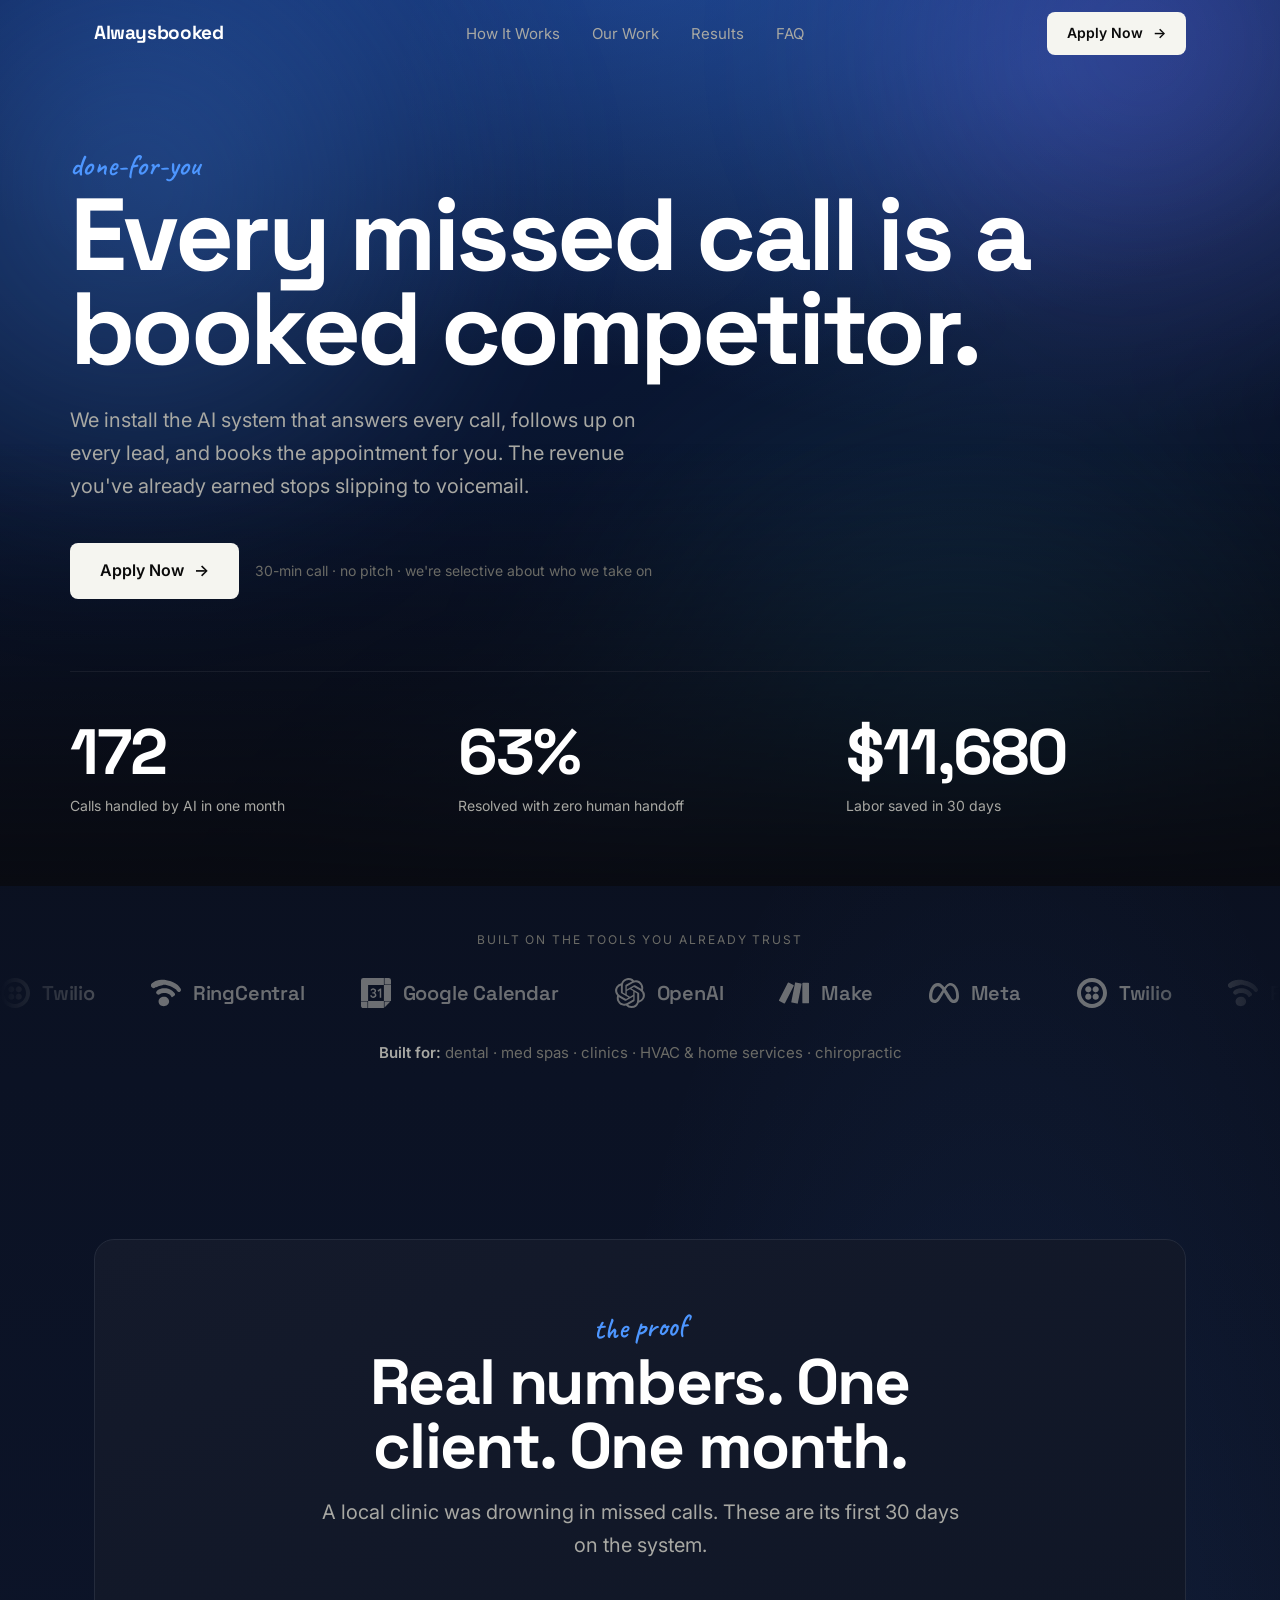
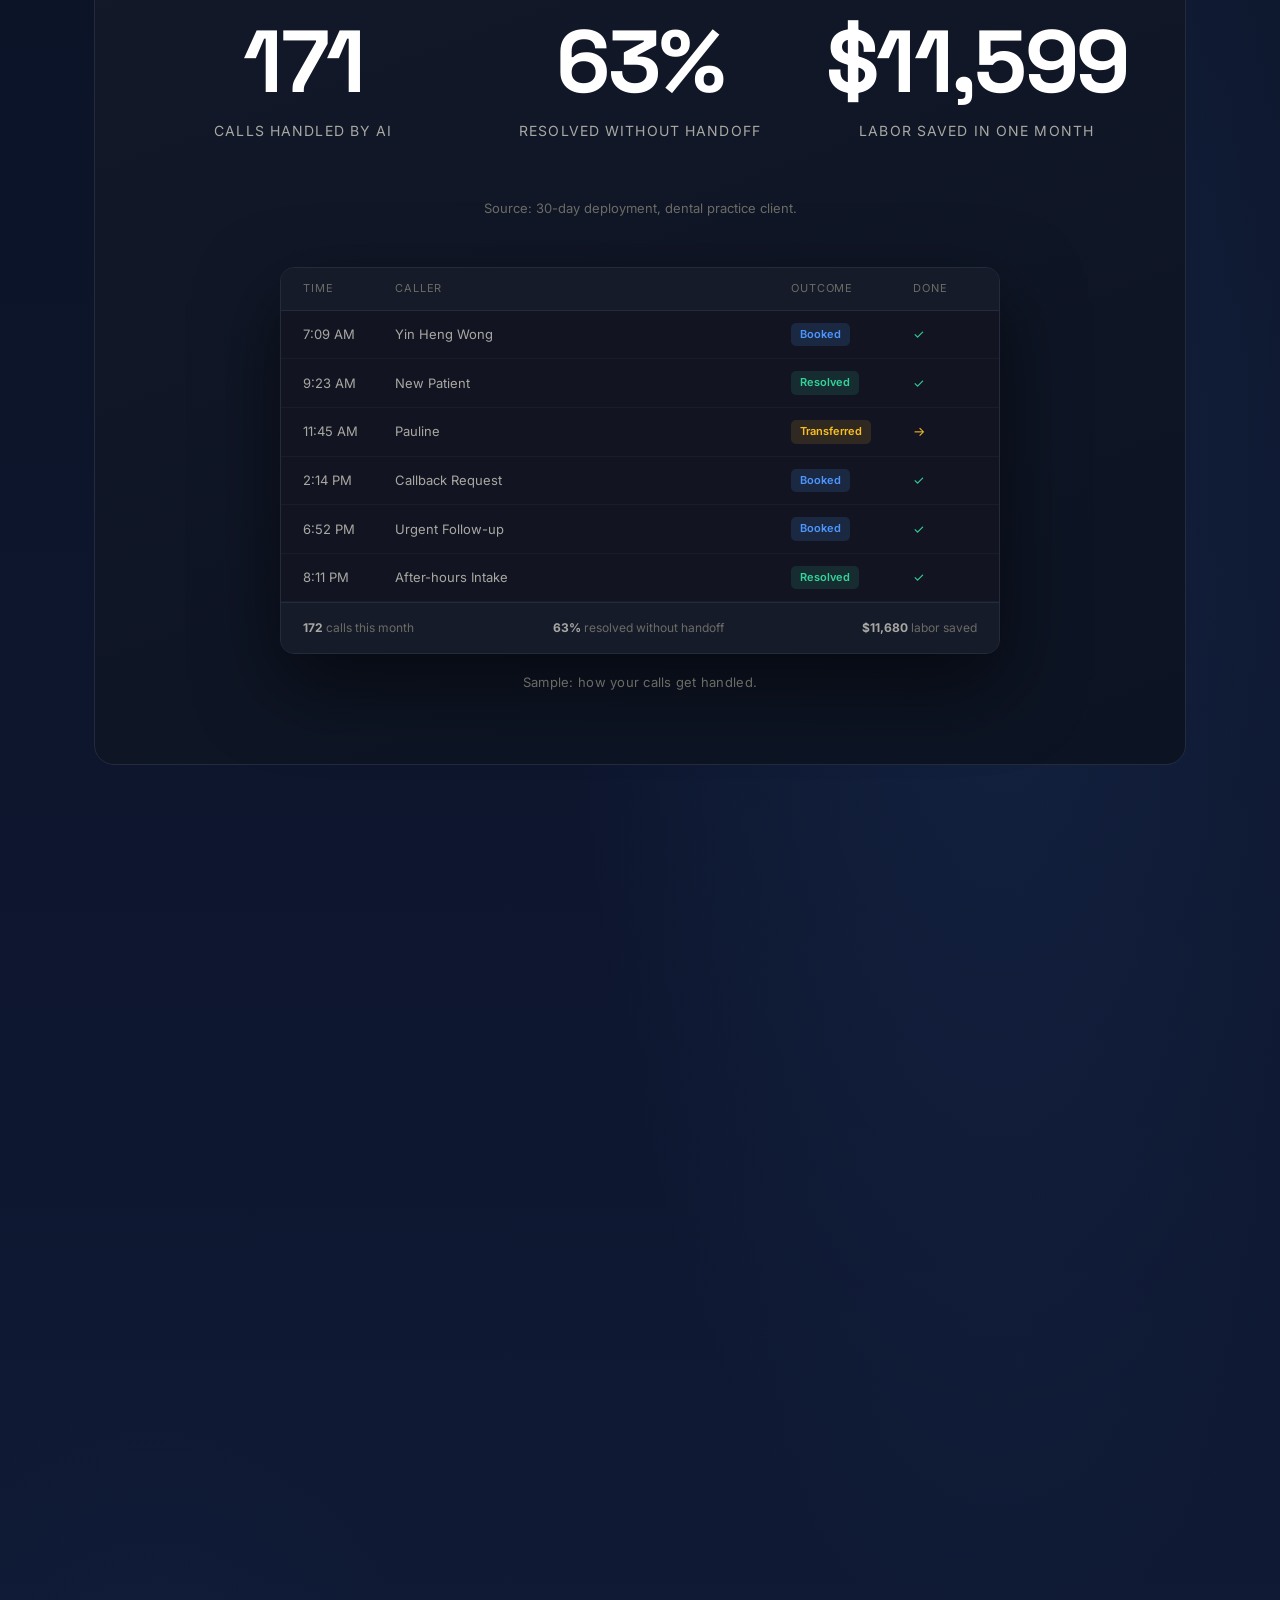
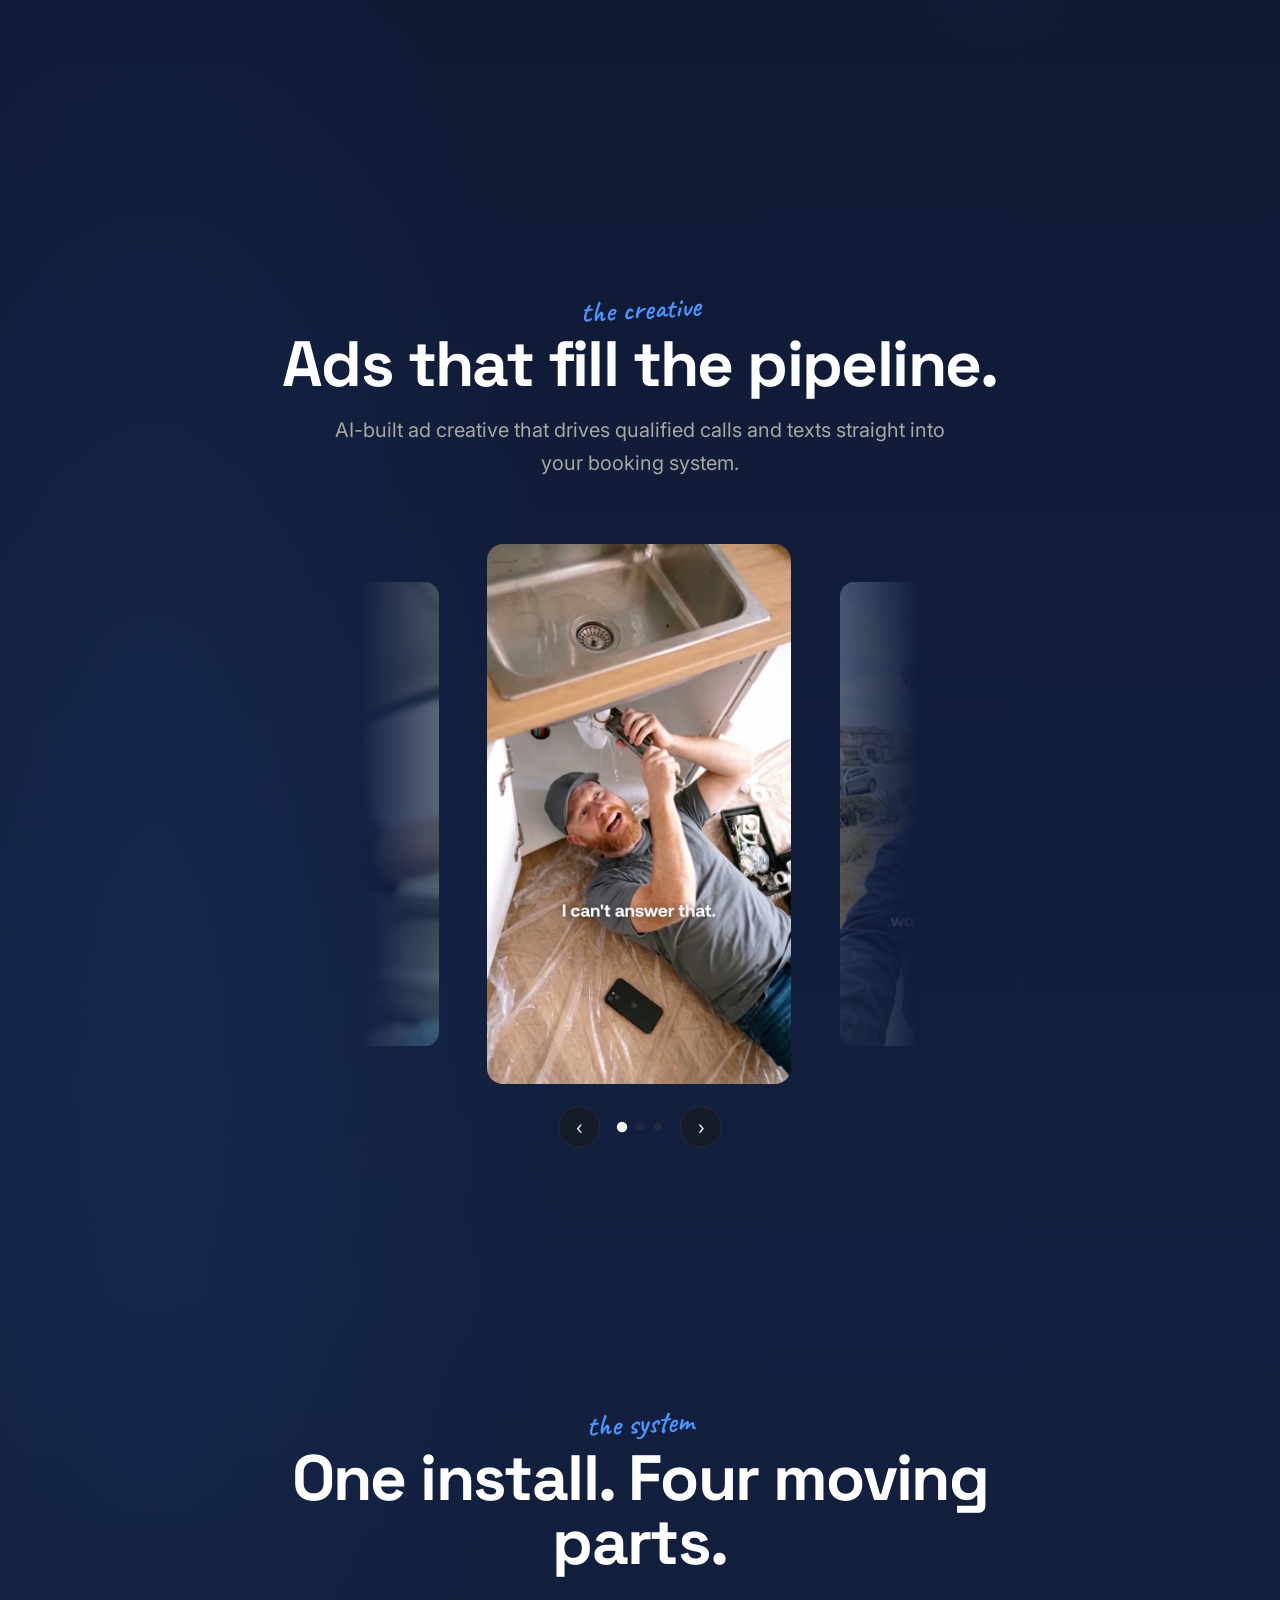
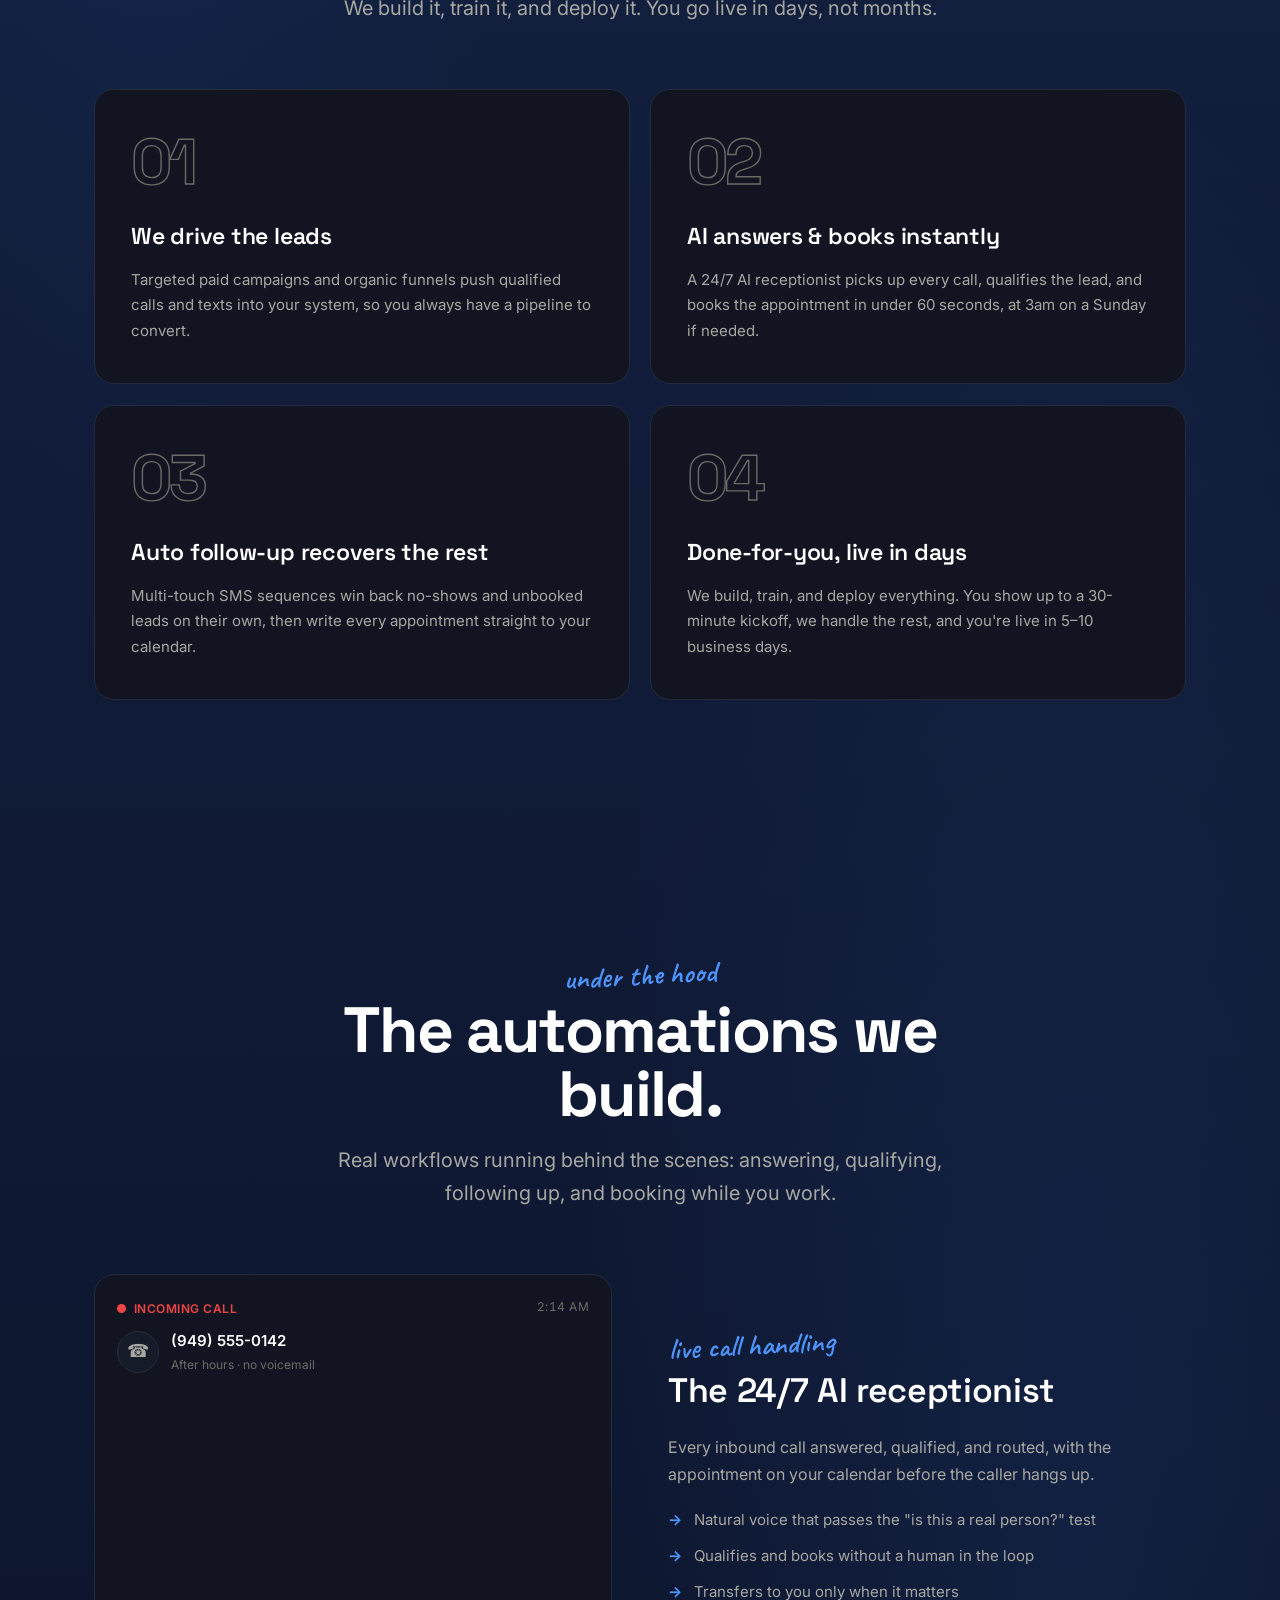
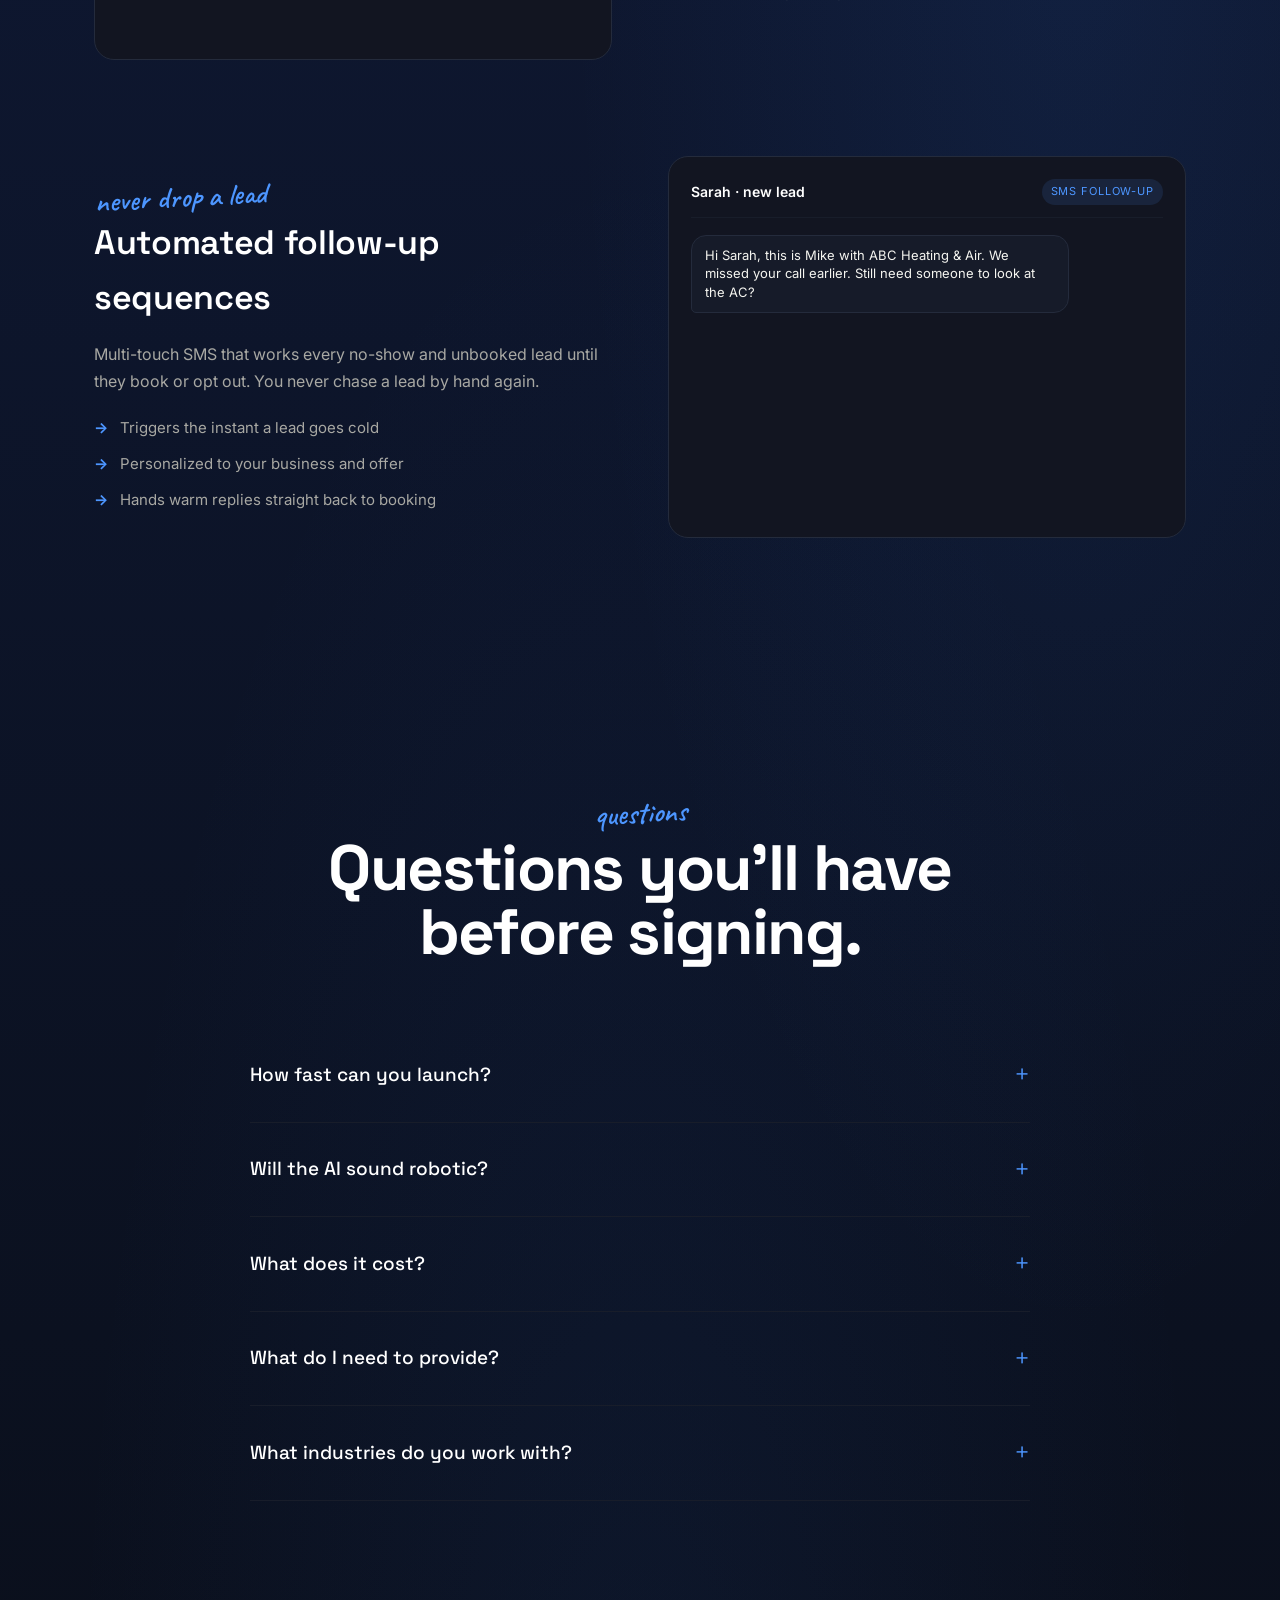
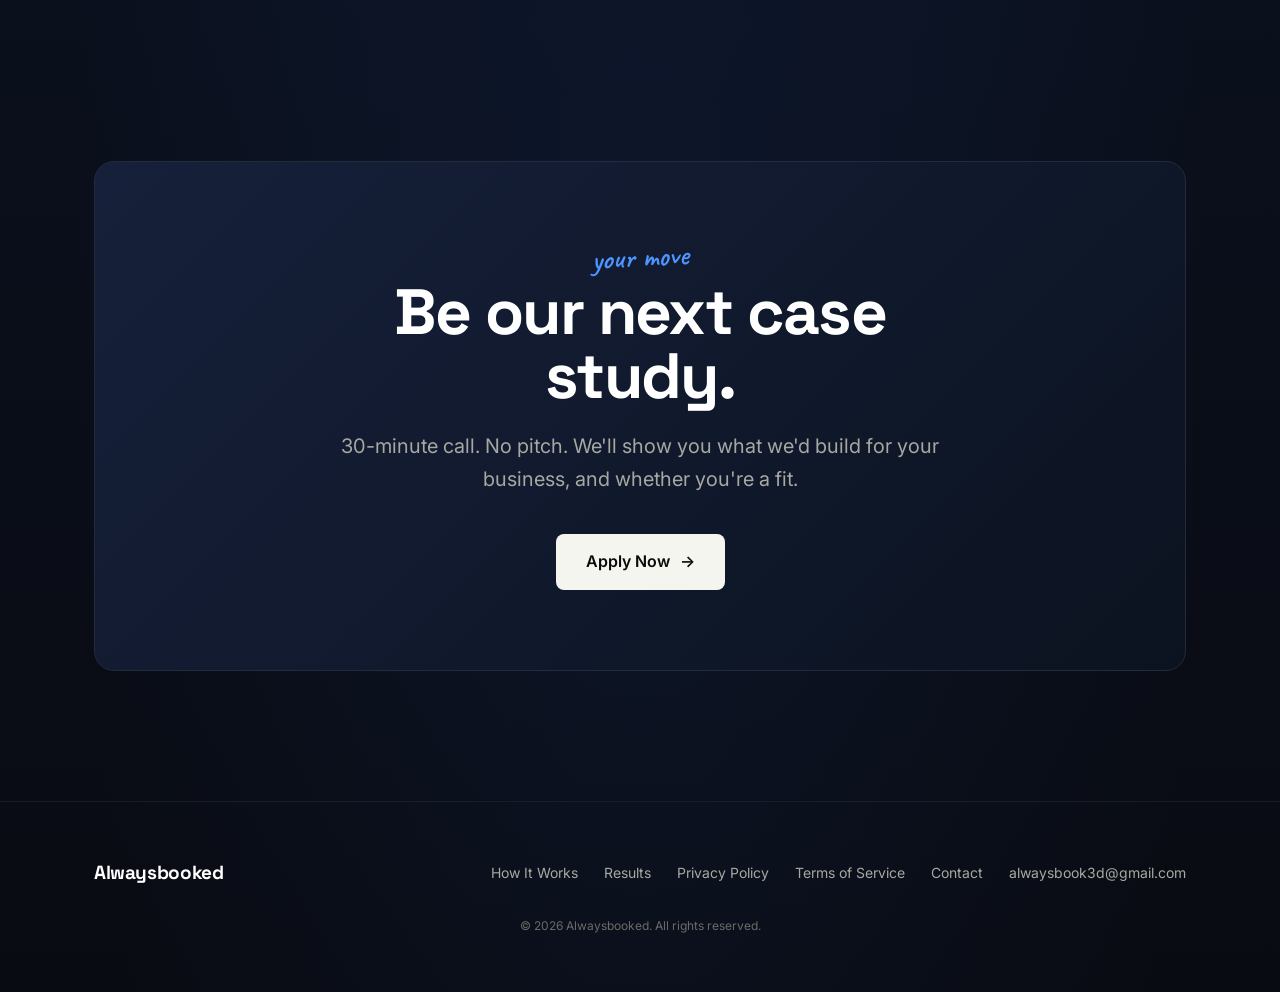
==== commit 741c0ec9: "stop naming the voice vendor; frame as "our system" Remove "Retell AI" from all client-facing copy a" ====
--- a/index.html
+++ b/index.html
@@ -70,7 +70,7 @@
         "@id": "https://www.alwaysbooked.us/#faq",
         "mainEntity": [
           { "@type": "Question", "name": "How fast can you launch?", "acceptedAnswer": { "@type": "Answer", "text": "Most installs go live in 5–10 business days. We handle the build, training, and deployment. You provide a phone number to forward, your booking calendar, and 30 minutes for a kickoff call." } },
-          { "@type": "Question", "name": "Will the AI sound robotic?", "acceptedAnswer": { "@type": "Answer", "text": "No. We use Retell AI voices that pass the \"is this a real person?\" test. We tune the tone, pacing, and script to your business before going live." } },
+          { "@type": "Question", "name": "Will the AI sound robotic?", "acceptedAnswer": { "@type": "Answer", "text": "No. Our system uses natural, human-sounding voices that pass the \"is this a real person?\" test. We tune the tone, pacing, and script to your business before going live." } },
           { "@type": "Question", "name": "What does it cost?", "acceptedAnswer": { "@type": "Answer", "text": "Pricing is scoped to your business: your call volume, the channels you want covered, and what we're building for you. We walk you through the exact number on the discovery call." } },
           { "@type": "Question", "name": "What do I need to provide?", "acceptedAnswer": { "@type": "Answer", "text": "A phone number to forward, access to your booking calendar, and 30 minutes for an onboarding call. We build and manage everything else." } },
           { "@type": "Question", "name": "What industries do you work with?", "acceptedAnswer": { "@type": "Answer", "text": "Best fit: dental, med spas, clinics, HVAC and home services, chiropractic, and any local service business that wants more leads and tighter follow-up. We drive leads with paid ads and outreach, then answer, follow up, and book them so nothing slips to voicemail." } }
@@ -451,7 +451,7 @@
         </details>
         <details class="faq-item">
           <summary>Will the AI sound robotic?</summary>
-          <p>No. We use Retell AI voices that pass the "is this a real person?" test. We tune the tone, pacing, and script to your business before going live.</p>
+          <p>No. Our system uses natural, human-sounding voices that pass the "is this a real person?" test. We tune the tone, pacing, and script to your business before going live.</p>
         </details>
         <details class="faq-item">
           <summary>What does it cost?</summary>
--- a/styles.css
+++ b/styles.css
@@ -1500,3 +1500,349 @@
   .reveal { opacity: 1; transform: none; }
   .marquee-track { animation: none; }
 }
+
+
+/* ============================================================
+   CONSOLIDATED RESPONSIVE PATCH (appended) — VERIFIED + FIXED
+   ------------------------------------------------------------
+   One coherent, de-duplicated pass over all five audit clusters:
+     Hero/nav/trust · Results/proof-table · Carousel ·
+     Automations/showcase/system · FAQ/CTA/footer/pages/global.
+   Breakpoint set (max-width, consistent throughout):
+     1024  tablet  ·  860  nav-mobile boundary  ·  640  phone
+     430  small phone  ·  360  very small phone
+     (+ 560 proof-table restack, 400 carousel width-clamp)
+   Every responsive rule lives inside a max-width query, so desktop
+   (>=1025px) is untouched. Two intentionally-global rules below are
+   visually/functionally inert on desktop (overflow-wrap only fires on
+   overflow; the 44px dot hit-area is now scoped to <=640 so desktop
+   dots stay 8px). Carousel sizing stays REAL/measurable (the JS reads
+   slide.offsetWidth + computed gap + viewport.clientWidth on resize).
+   ============================================================ */
+
+/* ---- GLOBAL: belt-and-suspenders against horizontal overflow ----
+   Only engages when a token would otherwise overflow its line box, so
+   it is visually inert at desktop widths (prose/email/URL all fit). */
+.footer-links a,
+.footer-copy,
+.legal a,
+.legal p,
+.auto-line,
+.auto-msg,
+.auto-caller-name,
+.auto-caller-sub,
+.auto-sms-name {
+  overflow-wrap: anywhere;
+  word-break: break-word;
+}
+
+
+/* ============================ <= 1024px ============================
+   Tablet portrait + landscape. */
+@media (max-width: 1024px) {
+  /* Proof table: relax the fixed columns so the 1fr Caller column
+     keeps room and rows stop wrapping to 2-3 lines. */
+  .proof-table-header,
+  .proof-table-row {
+    grid-template-columns: 72px minmax(0, 1fr) 104px 40px;
+    gap: 10px;
+    padding: 12px 18px;
+  }
+  .proof-table-footer { padding: 14px 18px; }
+
+  /* Carousel: trim the stage so it doesn't dominate; keep peek. */
+  .carousel {
+    --stage-h: min(58vh, 480px);
+    max-width: 500px;
+  }
+  .carousel-track { gap: 24px; }
+}
+
+
+/* ============================ <= 860px ============================
+   Nav goes mobile here (existing). Align the hero metrics + the
+   automation/system tuning to the SAME boundary. */
+@media (max-width: 860px) {
+  /* Hamburger: primary mobile nav control -> real 44px tap target.
+     (Was 36x36 in base CSS.) Fits the 68px nav; bars stay centered. */
+  .hamburger { width: 44px; height: 44px; }
+
+  /* Hero metrics: stack 2-up the moment the layout goes mobile,
+     killing the cramped 3-up on the 641-860 band. Third (widest,
+     "$11,680") spans full width so it isn't half-empty/alone. */
+  .hero-metrics {
+    grid-template-columns: 1fr 1fr;
+    gap: 24px 28px;
+    margin-top: 56px;
+    padding-top: 40px;
+  }
+  .hero-metrics .hero-metric:nth-child(3) { grid-column: 1 / -1; }
+
+  /* Aurora: cheaper paint on tablets/phones — smaller blur, no
+     infinite animation, less overscan. Look is preserved. */
+  .hero::before {
+    filter: blur(48px);
+    animation: none;
+    inset: -15% -10%;
+  }
+
+  /* System steps: de-cramp before/after the 1-col snap. */
+  .step { padding: 32px 30px; }
+  .step-num { font-size: 56px; margin-bottom: 18px; }
+
+  /* Automation mockups: drop the desktop-tuned min-height floor so
+     margin-top:auto can't open a dead band above the Booked chip;
+     widen bubbles to cut wrap lines (shorter card). */
+  .auto-anim {
+    min-height: 0;
+    padding: 20px;
+    gap: 12px;
+  }
+  .auto-line { max-width: 92%; }
+  .auto-msg  { max-width: 90%; }
+  .auto-booked { margin-top: 6px; }
+}
+
+
+/* ============================ <= 768px ============================
+   (Existing @768 block earlier in the file already handles
+   .section / .hero / .hero-metrics(1col) / .results / .cta /
+   .footer-inner. The rules below ADD to that breakpoint.) */
+@media (max-width: 768px) {
+  /* FOOTER: copyright agrees with the now-left-aligned column
+     instead of fighting it with center. */
+  .footer-copy { text-align: left; margin-top: 24px; }
+
+  /* FOOTER links: real 44px tap targets. */
+  .footer-links { gap: 4px 22px; }
+  .footer-links a {
+    display: inline-flex;
+    align-items: center;
+    min-height: 44px;
+    padding: 4px 0;
+  }
+
+  /* FAQ: reclaim the wasted right gutter on answer text (the +/-
+     glyph only sits on the summary row) + comfortable tap row. */
+  details.faq-item p { padding-right: 0; }
+  details.faq-item summary { align-items: flex-start; min-height: 44px; }
+  details.faq-item summary::after { line-height: 1; margin-top: 2px; }
+
+  /* CONTACT form: >=44px controls + 16px font to stop iOS focus-zoom.
+     !important is required to beat the inline style="" font-size/padding
+     on the inputs; min-height has no inline counterpart so it applies. */
+  .contact-grid input,
+  .contact-grid textarea,
+  form[action^="mailto:"] input,
+  form[action^="mailto:"] textarea {
+    font-size: 16px !important;
+    padding: 13px 14px !important;
+    min-height: 46px;
+  }
+  form[action^="mailto:"] textarea { min-height: 92px; }
+}
+
+
+/* ============================ <= 640px ============================
+   Phones. */
+@media (max-width: 640px) {
+  /* HERO: content-driven height, lighter headline, less top crowding. */
+  .hero {
+    min-height: auto;
+    padding: 118px 22px 52px;
+    align-items: flex-start;
+  }
+  .hero h1 {
+    font-size: clamp(34px, 10.5vw, 46px);
+    line-height: 0.98;
+    max-width: 18ch;
+  }
+  .hero .subhead { margin: 22px 0 32px; }
+
+  /* HERO METRICS: single column, punchy numbers (reset the @860 span). */
+  .hero-metrics {
+    grid-template-columns: 1fr;
+    gap: 26px;
+    margin-top: 48px;
+    padding-top: 32px;
+  }
+  .hero-metrics .hero-metric:nth-child(3) { grid-column: auto; }
+  .hero-metric .num { font-size: clamp(40px, 12vw, 56px); }
+
+  /* TRUST STRIP: denser, smaller lockups so more logos read per row. */
+  .trust { padding: 36px 0; }
+  .trust-label { margin-bottom: 22px; }
+  .marquee-track { --logo-w: 22px; --logo-gap: 36px; }
+  .marquee-item { gap: 9px; }
+  .logo-name { font-size: 16px; }
+  .industries {
+    margin-top: 26px;
+    font-size: 13.5px;
+    line-height: 1.5;
+    padding: 0 4px;
+  }
+
+  /* CAROUSEL: width-driven stage so the 9/16 active slide fits the
+     column; tighter fade for a clean sliver-peek; smaller gap;
+     >=44px arrow targets. All values stay real for the JS measure. */
+  .carousel {
+    --stage-h: min(52vh, 430px);
+    max-width: 92vw;
+  }
+  .carousel-track { gap: 16px; }
+  .carousel-viewport {
+    -webkit-mask-image: linear-gradient(90deg, transparent 0%, #000 9%, #000 91%, transparent 100%);
+            mask-image: linear-gradient(90deg, transparent 0%, #000 9%, #000 91%, transparent 100%);
+  }
+  .carousel-btn { width: 46px; height: 46px; font-size: 20px; }
+  .carousel-nav { gap: 14px; margin-top: 18px; }
+  .carousel-dots { gap: 14px; }
+
+  /* CAROUSEL dot tap target: scoped to phones (NOT desktop). At <=640
+     the dot gap is 14px so center spacing is 22px and the 44px invisible
+     hit zones just meet at the edges (negligible overlap). On desktop the
+     dots stay plain 8px buttons -> desktop behavior unchanged. */
+  .carousel-dot { position: relative; }
+  .carousel-dot::before {
+    content: "";
+    position: absolute;
+    top: 50%;
+    left: 50%;
+    width: 44px;
+    height: 44px;
+    transform: translate(-50%, -50%);
+  }
+
+  /* AUTOMATION mockups: final size pass for the ~228px column. */
+  .auto-anim { padding: 18px; gap: 11px; }
+  .auto-line, .auto-msg { font-size: 12.5px; }
+  .auto-line { max-width: 94%; }
+  .auto-msg  { max-width: 92%; }
+  .auto-head { gap: 8px; }
+  .auto-status-wrap { min-width: 0; }
+  .auto-status { font-size: 11px; }
+  .auto-clock { flex: none; }
+  .auto-avatar { width: 38px; height: 38px; font-size: 16px; }
+  .auto-caller-name { font-size: 14px; }
+  .auto-booked { font-size: 13px; padding: 11px 13px; }
+  .step-num { font-size: 50px; }
+
+  /* CTA: tighten the box so headline/sub/button aren't lost in padding. */
+  .cta-section { padding: 44px 22px; }
+  .cta-section .subhead { margin: 18px auto 30px; }
+  .cta-section h2 { font-size: clamp(28px, 7vw, 40px); }
+
+  /* FAQ: tighter list rhythm. */
+  details.faq-item { padding: 22px 0; }
+  details.faq-item summary { font-size: 17px; }
+}
+
+
+/* === RESULTS / PROOF TABLE restack — phones/small tablets ===
+   The 80/1fr/110/64 fixed grid needs ~290px of tracks+gaps and CLIPS
+   /overflows below ~430px (grid area is only 182/222/238px at 320/360/390).
+   Restack each row into a 2x2 card that fits 320px+. Engages at 560 so
+   the restack is active before the clip point; the fixed grid is safe
+   above 560 (1fr_remaining is positive from 561px up). */
+@media (max-width: 560px) {
+  .results { padding: 40px 18px; }
+
+  .proof-table { font-size: 13px; max-width: 420px; }
+
+  /* Column header no longer maps to a grid — hide it. */
+  .proof-table-header { display: none; }
+
+  /* Row -> 2 cols x 2 rows:
+       caller | outcome
+       time   | done                                            */
+  .proof-table-row {
+    grid-template-columns: 1fr auto;
+    grid-template-areas:
+      "caller outcome"
+      "time   done";
+    gap: 4px 12px;
+    padding: 14px 16px;
+    align-items: center;
+  }
+  .proof-table-row > span:nth-child(1) {        /* Time */
+    grid-area: time;
+    font-size: 12px;
+    color: var(--text-mute);
+  }
+  .proof-table-row > span:nth-child(2) {        /* Caller */
+    grid-area: caller;
+    font-weight: 600;
+    color: var(--text);
+    overflow-wrap: anywhere;
+  }
+  .proof-table-row > span:nth-child(3) {        /* Outcome badge */
+    grid-area: outcome;
+    justify-self: end;
+  }
+  .proof-table-row > span:nth-child(4) {        /* Done check */
+    grid-area: done;
+    justify-self: end;
+    font-size: 14px;
+  }
+
+  /* Footer: stack left-aligned, drop the space-between gaps. */
+  .proof-table-footer {
+    flex-direction: column;
+    align-items: flex-start;
+    gap: 6px;
+    padding: 14px 16px;
+    text-align: left;
+  }
+
+  /* Stats: count-up number never overflows at 320px. */
+  .results-grid { gap: 28px; }
+  .result-stat .num {
+    font-size: clamp(40px, 12vw, 60px);
+    overflow-wrap: anywhere;
+  }
+}
+
+
+/* ============================ <= 430px ============================
+   True phones — global rhythm trim + smallest-screen sizing. */
+@media (max-width: 430px) {
+  /* Section/container rhythm (desktop 130 / tablet 88 untouched above). */
+  .section { padding: 64px 20px; }
+  .container { padding: 0 20px; }
+  footer { padding: 44px 20px; }
+
+  /* HERO: one more notch down. */
+  .hero { padding: 110px 18px 48px; }
+  .hero h1 { font-size: clamp(32px, 11vw, 40px); }
+  .hero-note { font-size: 13px; }
+
+  /* TRUST STRIP: smallest lockups. */
+  .marquee-track { --logo-w: 20px; --logo-gap: 30px; }
+  .logo-name { font-size: 15px; }
+
+  /* CTA: tighter again for 320-360px. */
+  .cta-section { padding: 38px 18px; }
+}
+
+
+/* === CAROUSEL very-small clamp (<=400px) ===
+   Clamp stage-h by WIDTH so the 9/16 active slide can never exceed the
+   content column. The denominator uses 100vw-96 while the real column at
+   these widths is 100vw-80, so it over-subtracts 16px (conservative).
+   Resolves to real px for the JS measurement. */
+@media (max-width: 400px) {
+  .carousel {
+    --stage-h: min(52vh, calc((100vw - 96px) * 0.9 * 16 / 9), 420px);
+    max-width: 94vw;
+  }
+}
+
+
+/* ============================ <= 360px ============================
+   Very small phones — trim padding so restacked cards breathe. */
+@media (max-width: 360px) {
+  .results { padding: 36px 14px; }
+  .proof-table-row { padding: 12px 13px; }
+  .proof-table-footer { padding: 12px 13px; }
+  .result-stat .num { font-size: clamp(38px, 13vw, 52px); }
+}
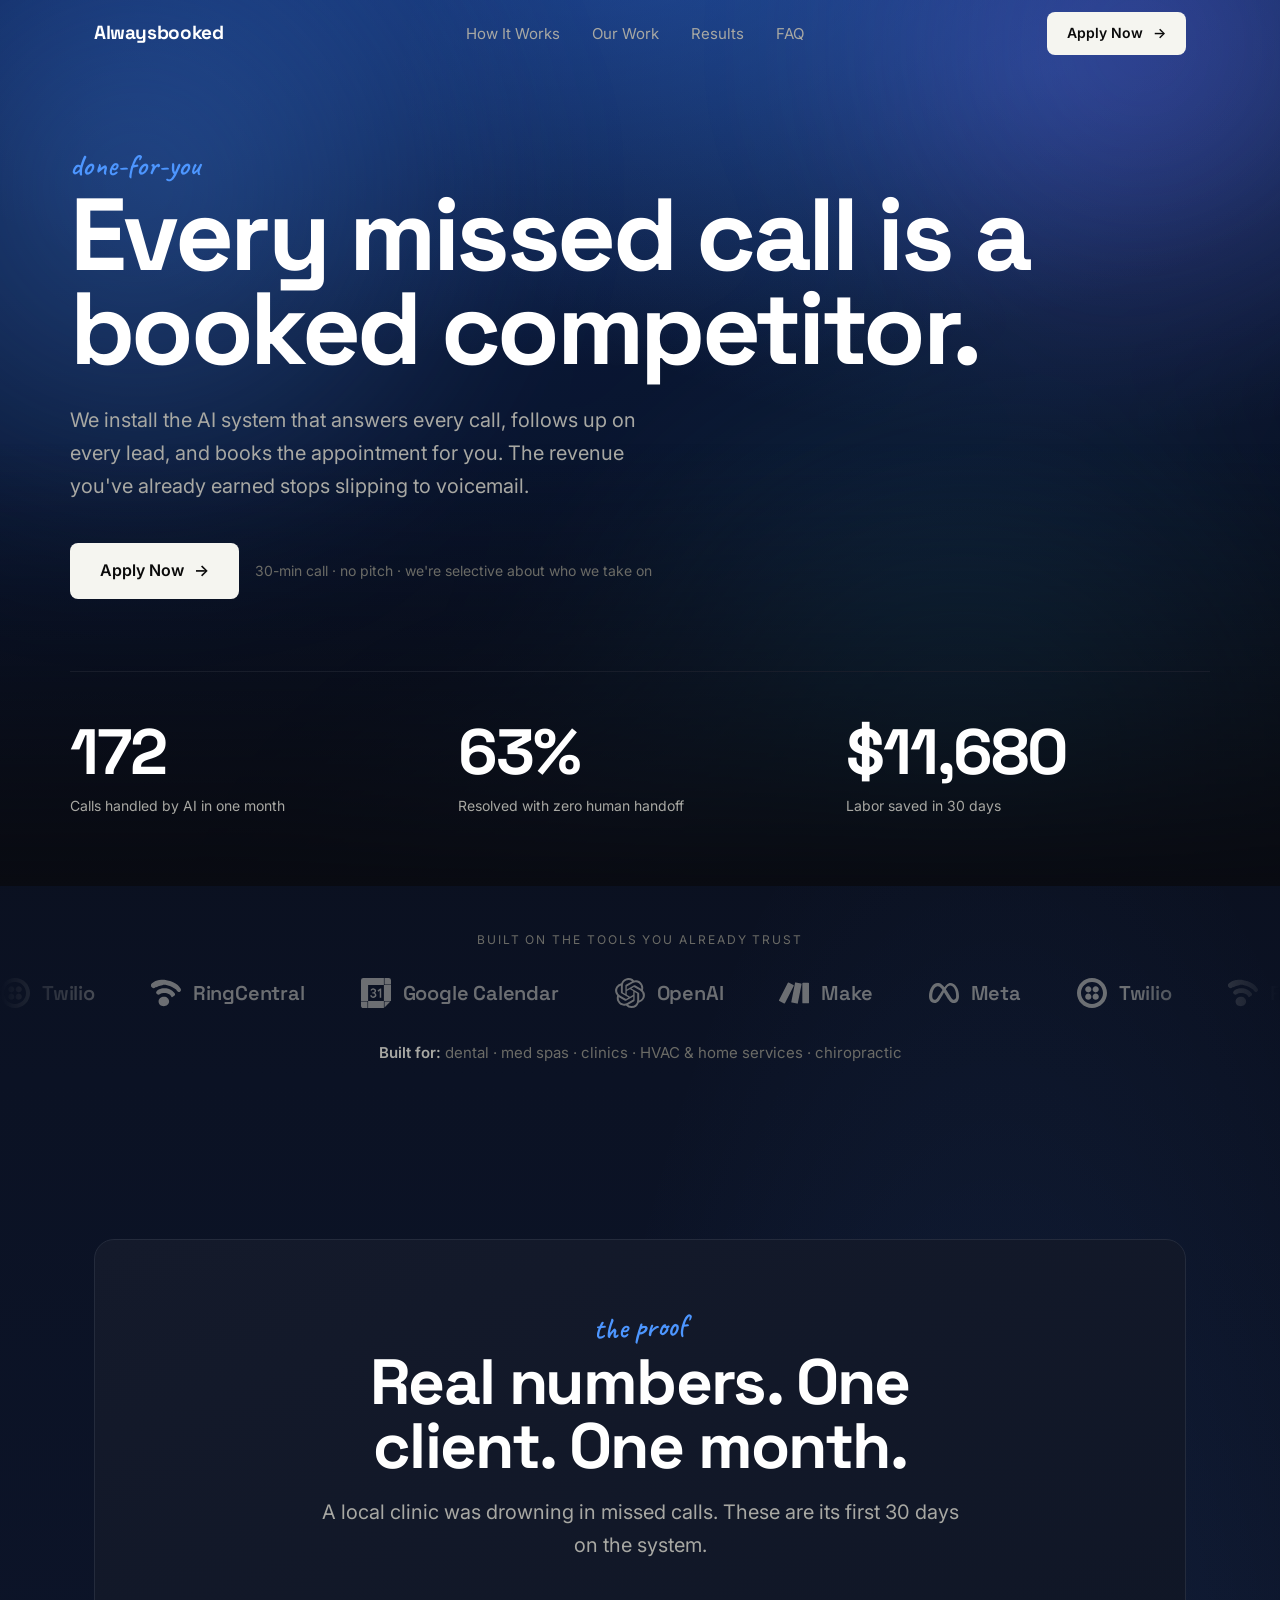
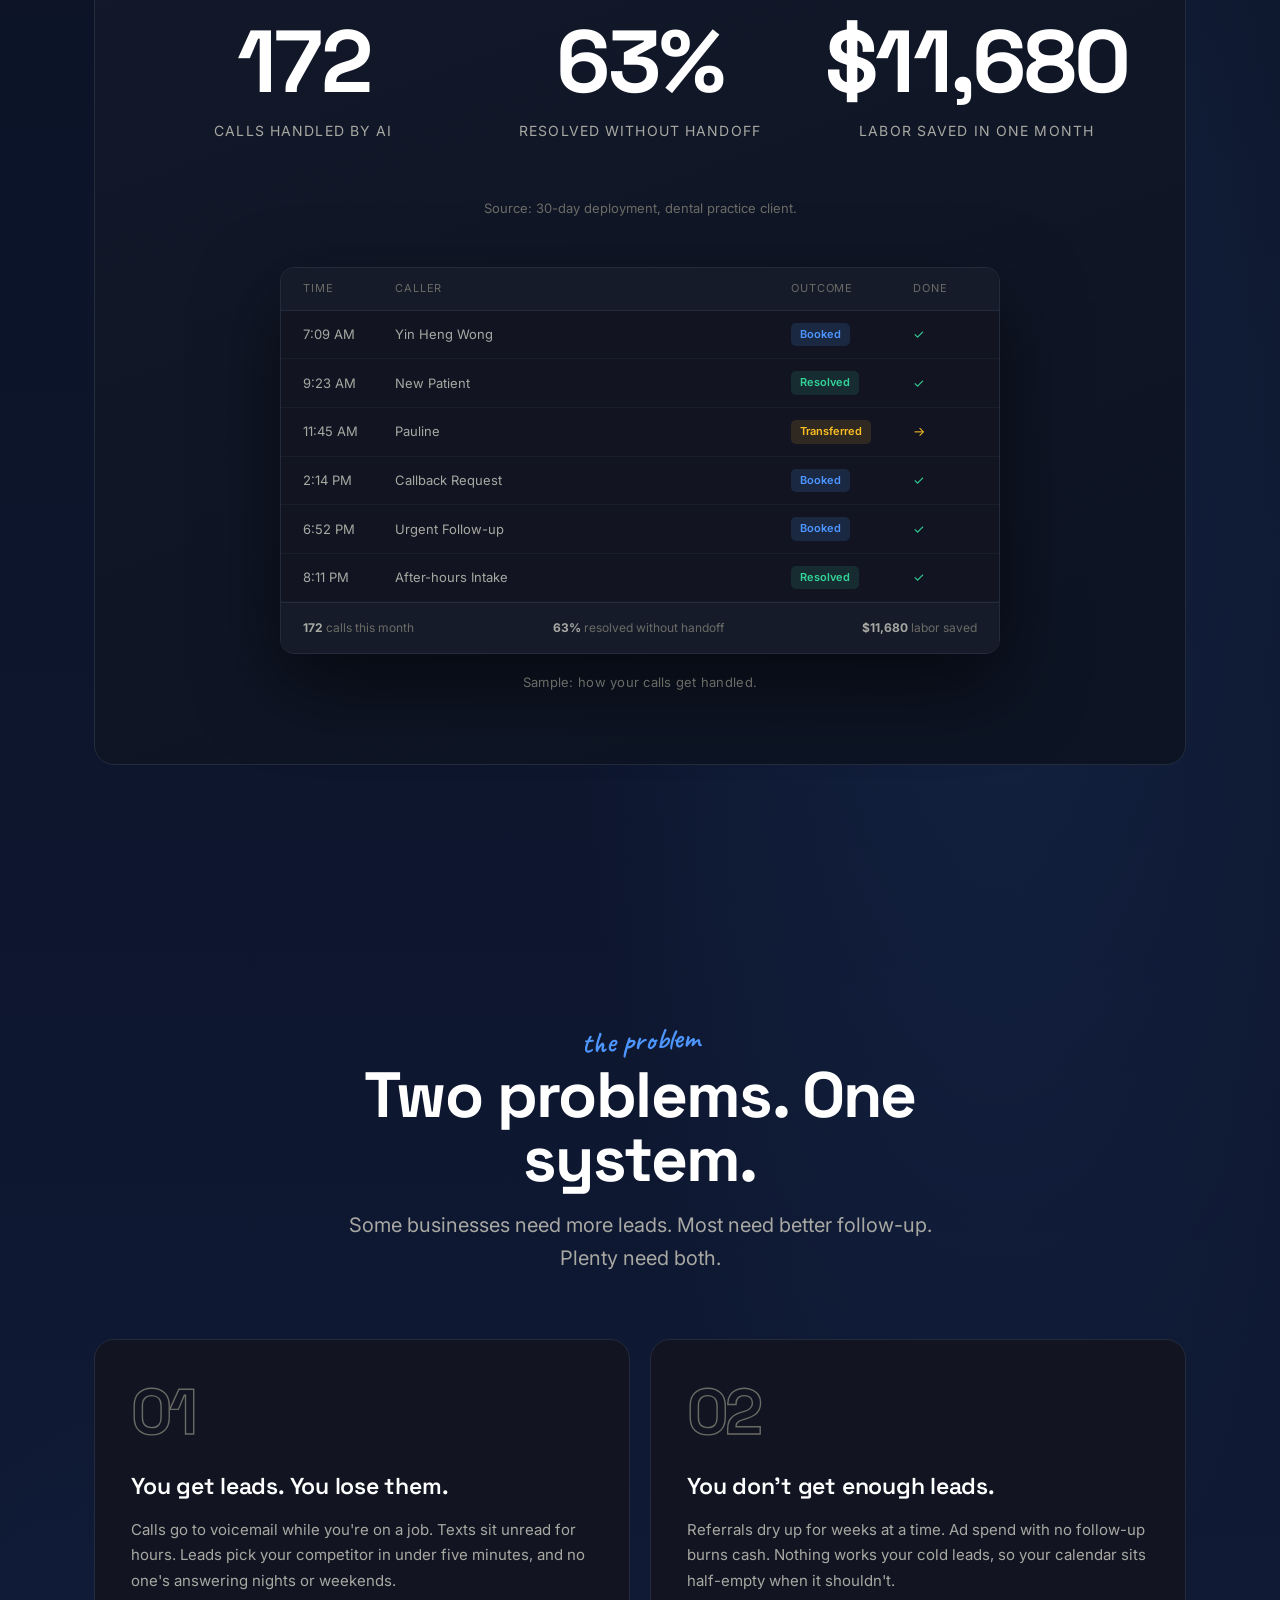
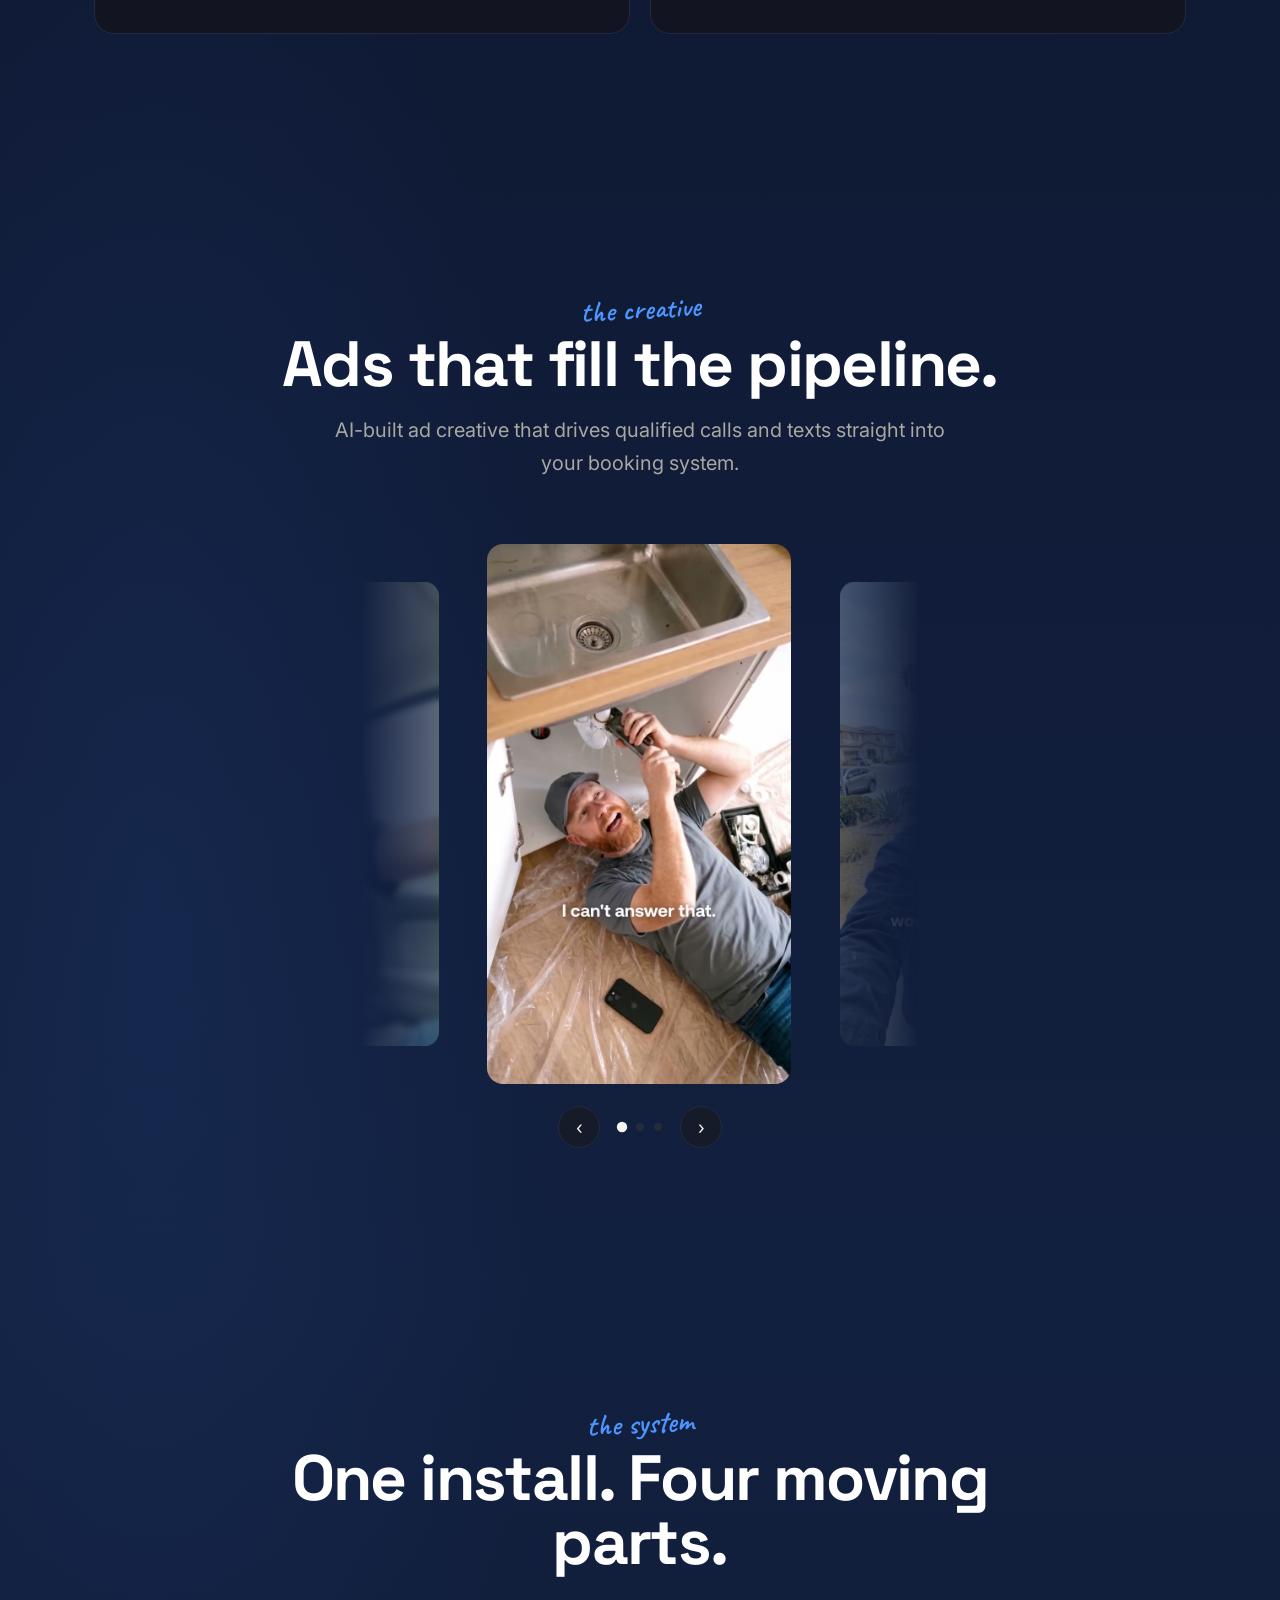
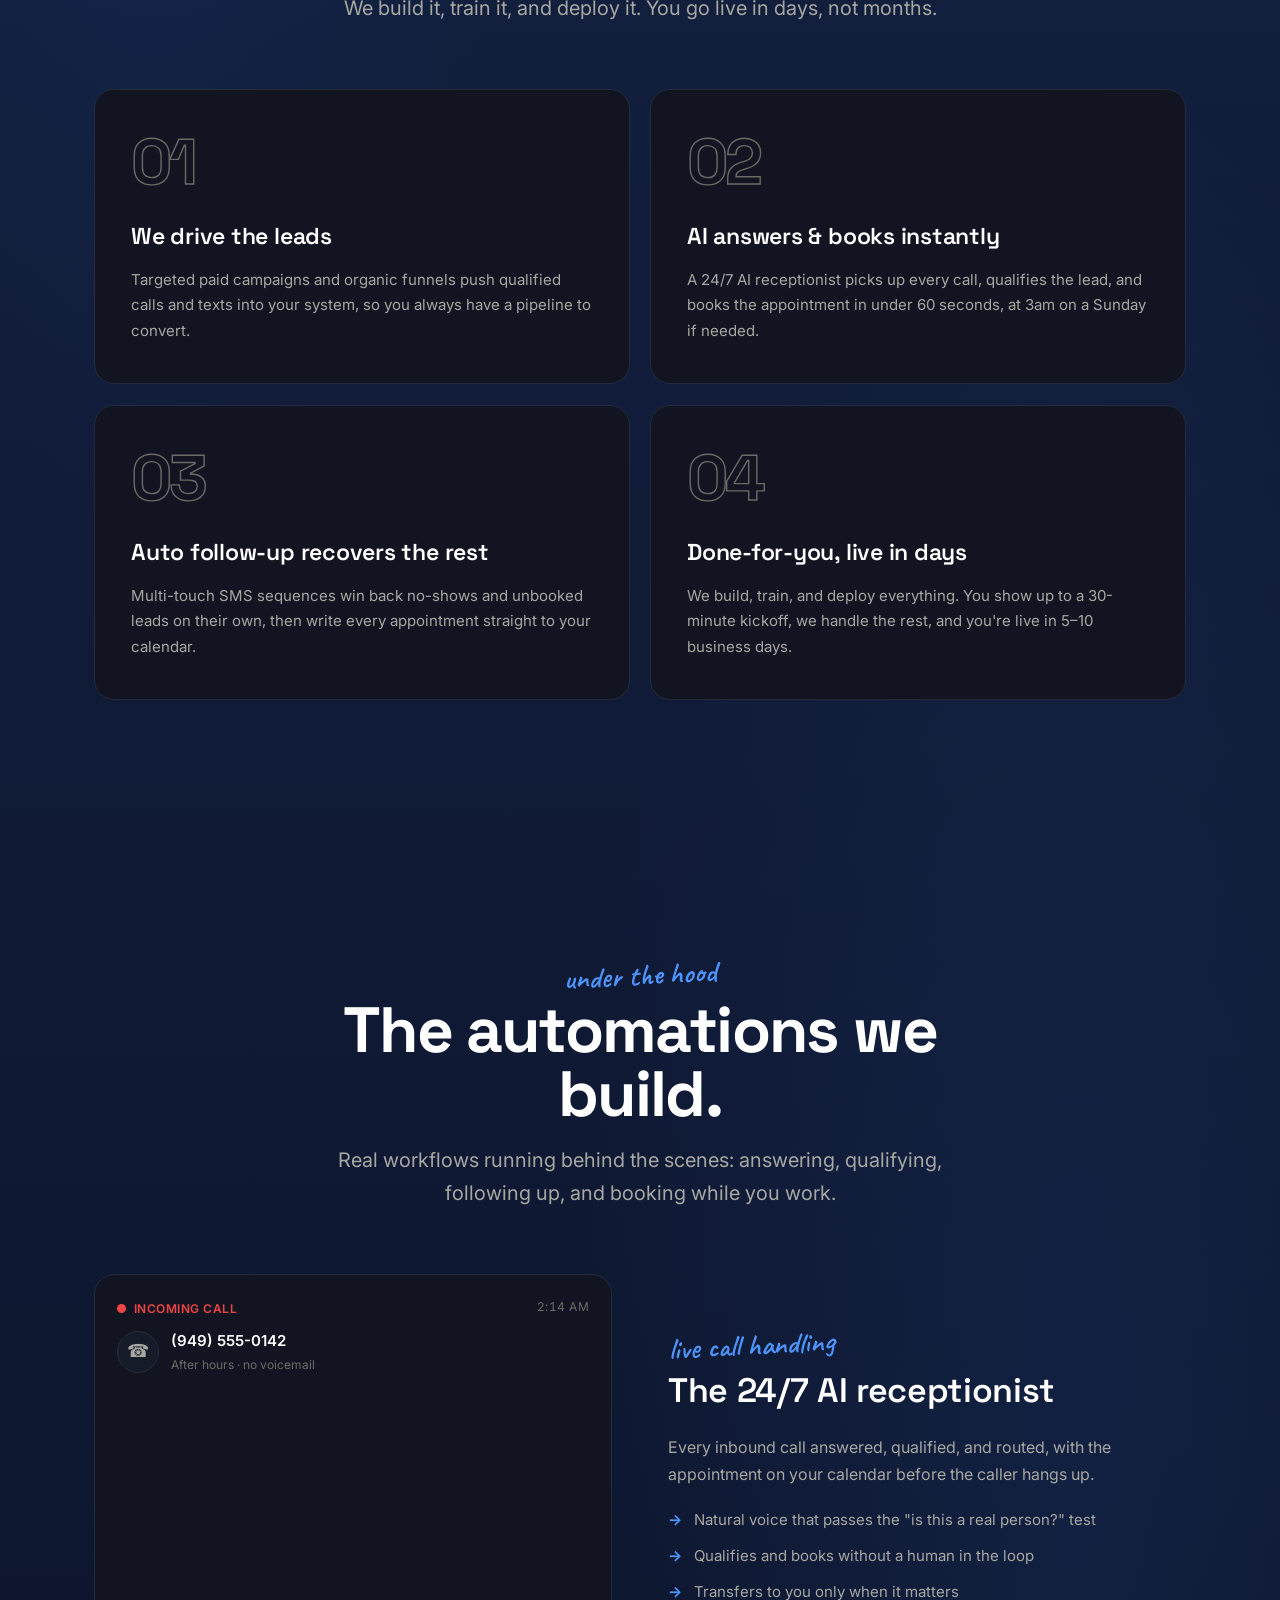
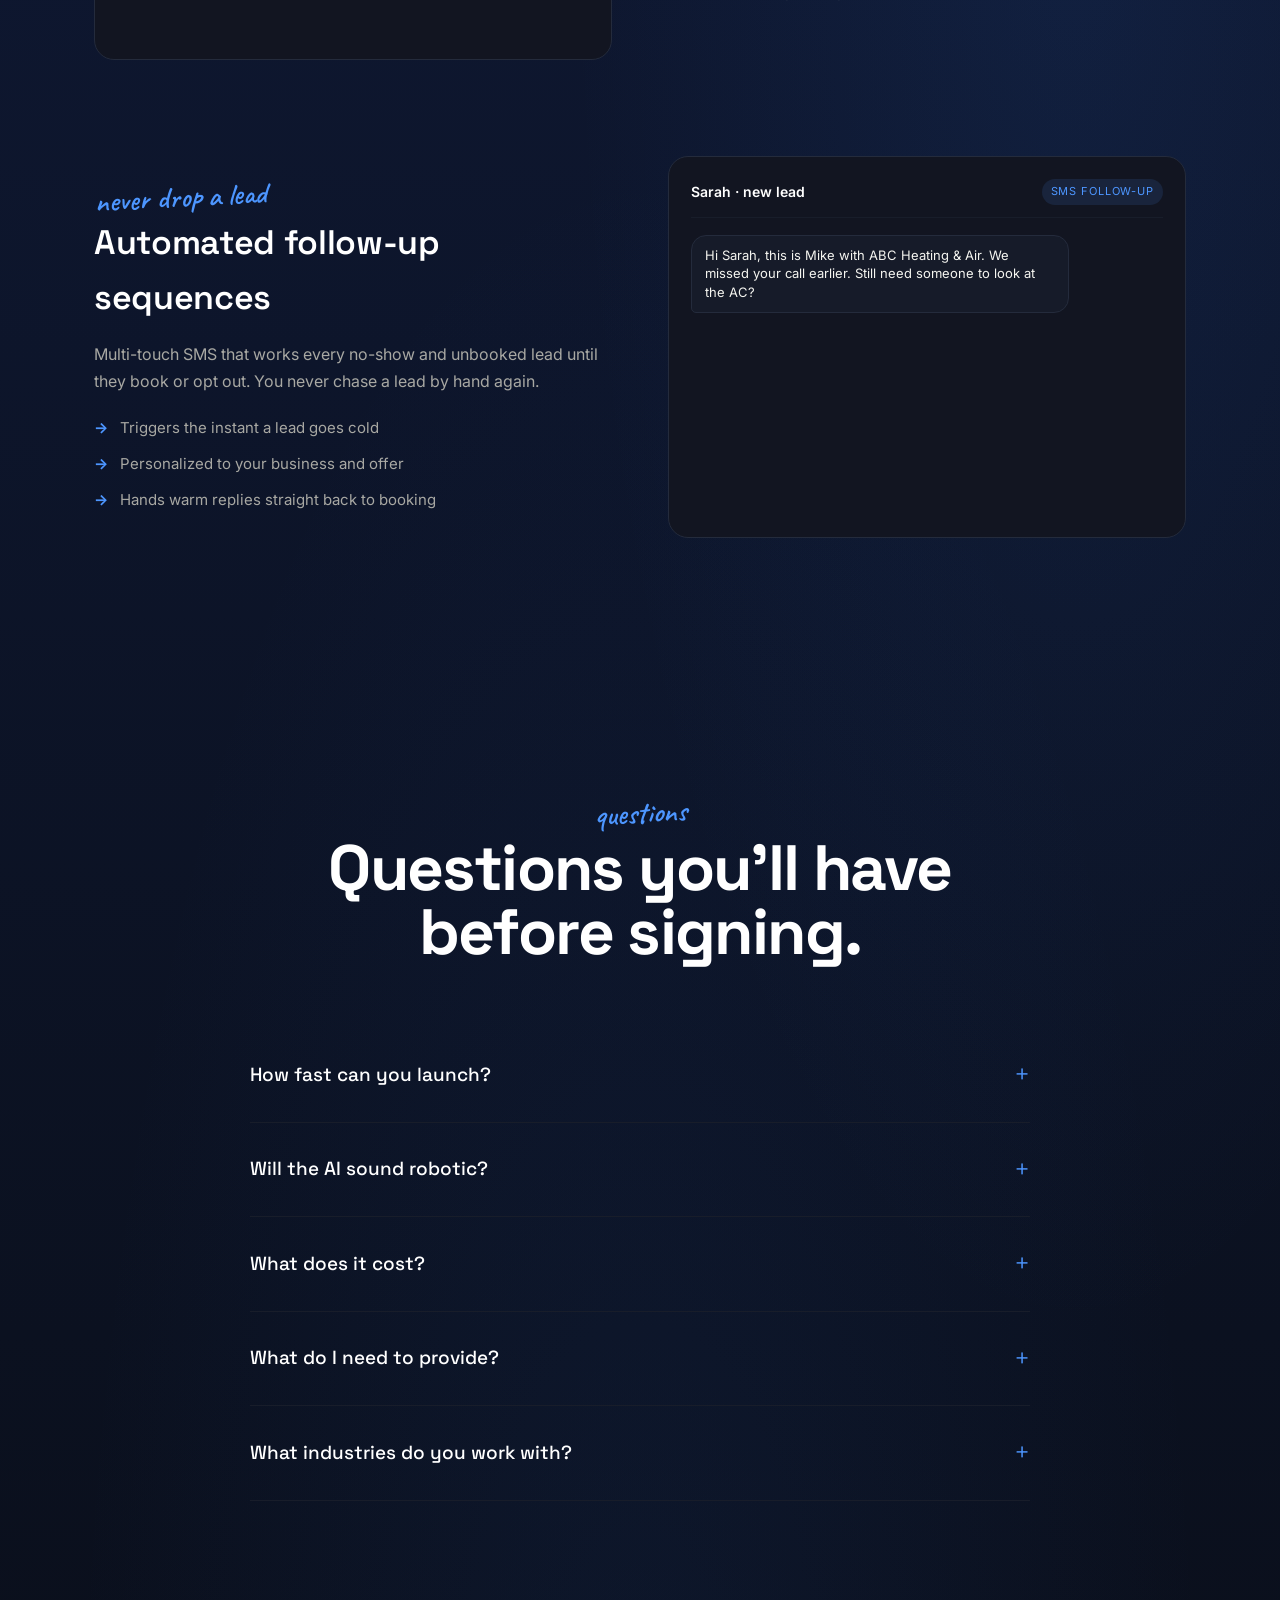
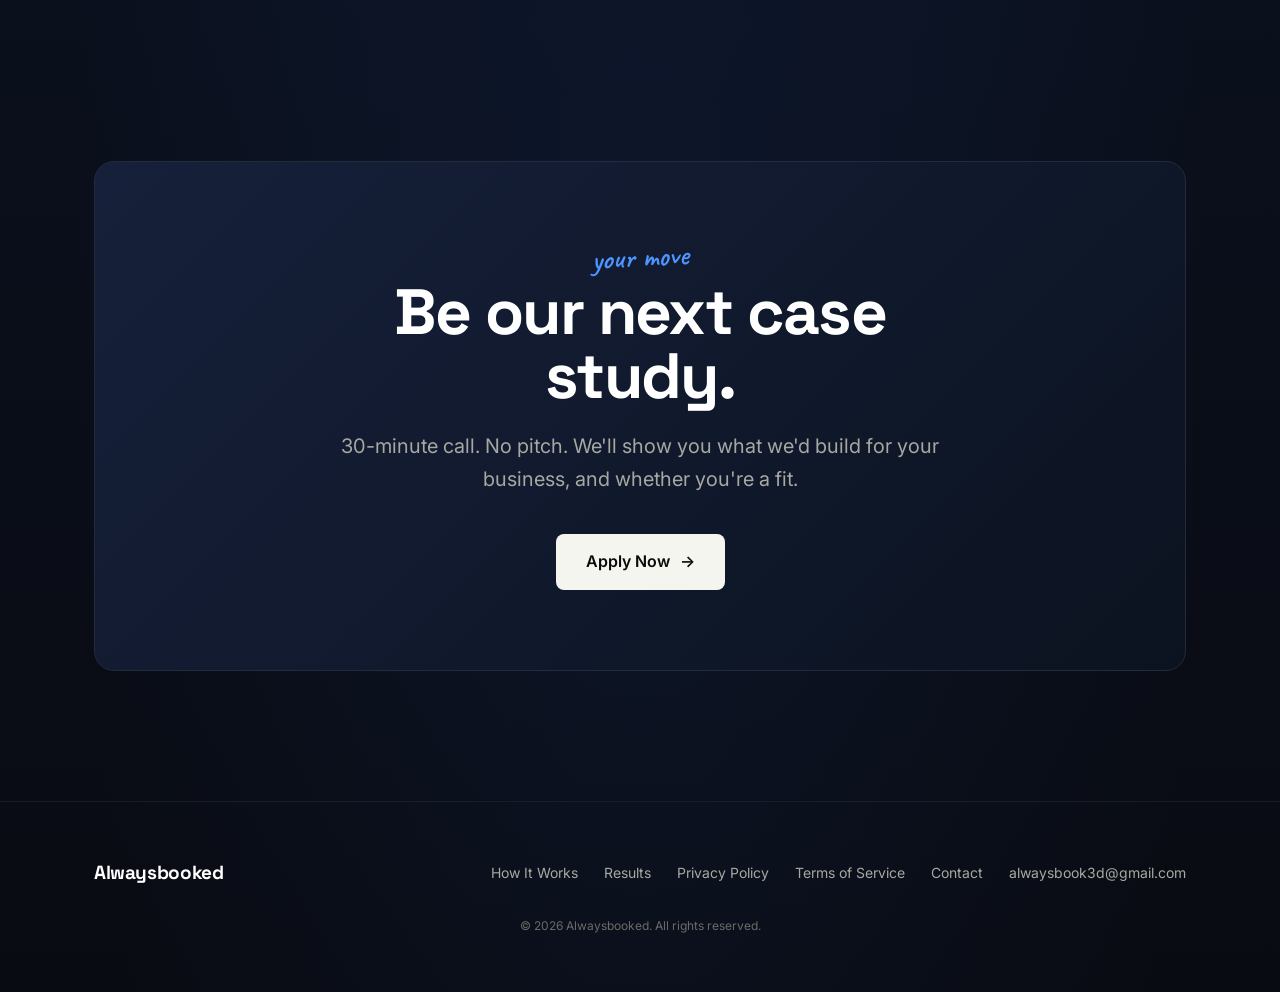
==== commit 8ce042e5: "add Facebook domain verification meta-tag Co-Authored-By: Claude Opus 4.8 <noreply@anthropic.com>" ====
--- a/index.html
+++ b/index.html
@@ -2,6 +2,7 @@
 <html lang="en">
 <head>
   <meta charset="UTF-8" />
+  <meta name="facebook-domain-verification" content="u2ib69ljpt14i2oyfedyoy2mrhbpln" />
   <meta name="viewport" content="width=device-width, initial-scale=1.0" />
   <title>Alwaysbooked — AI Receptionist & Lead System for Local Service Businesses</title>
   <meta name="description" content="We install the AI system that answers every call, follows up on every lead, and books appointments around the clock. Done for you." />
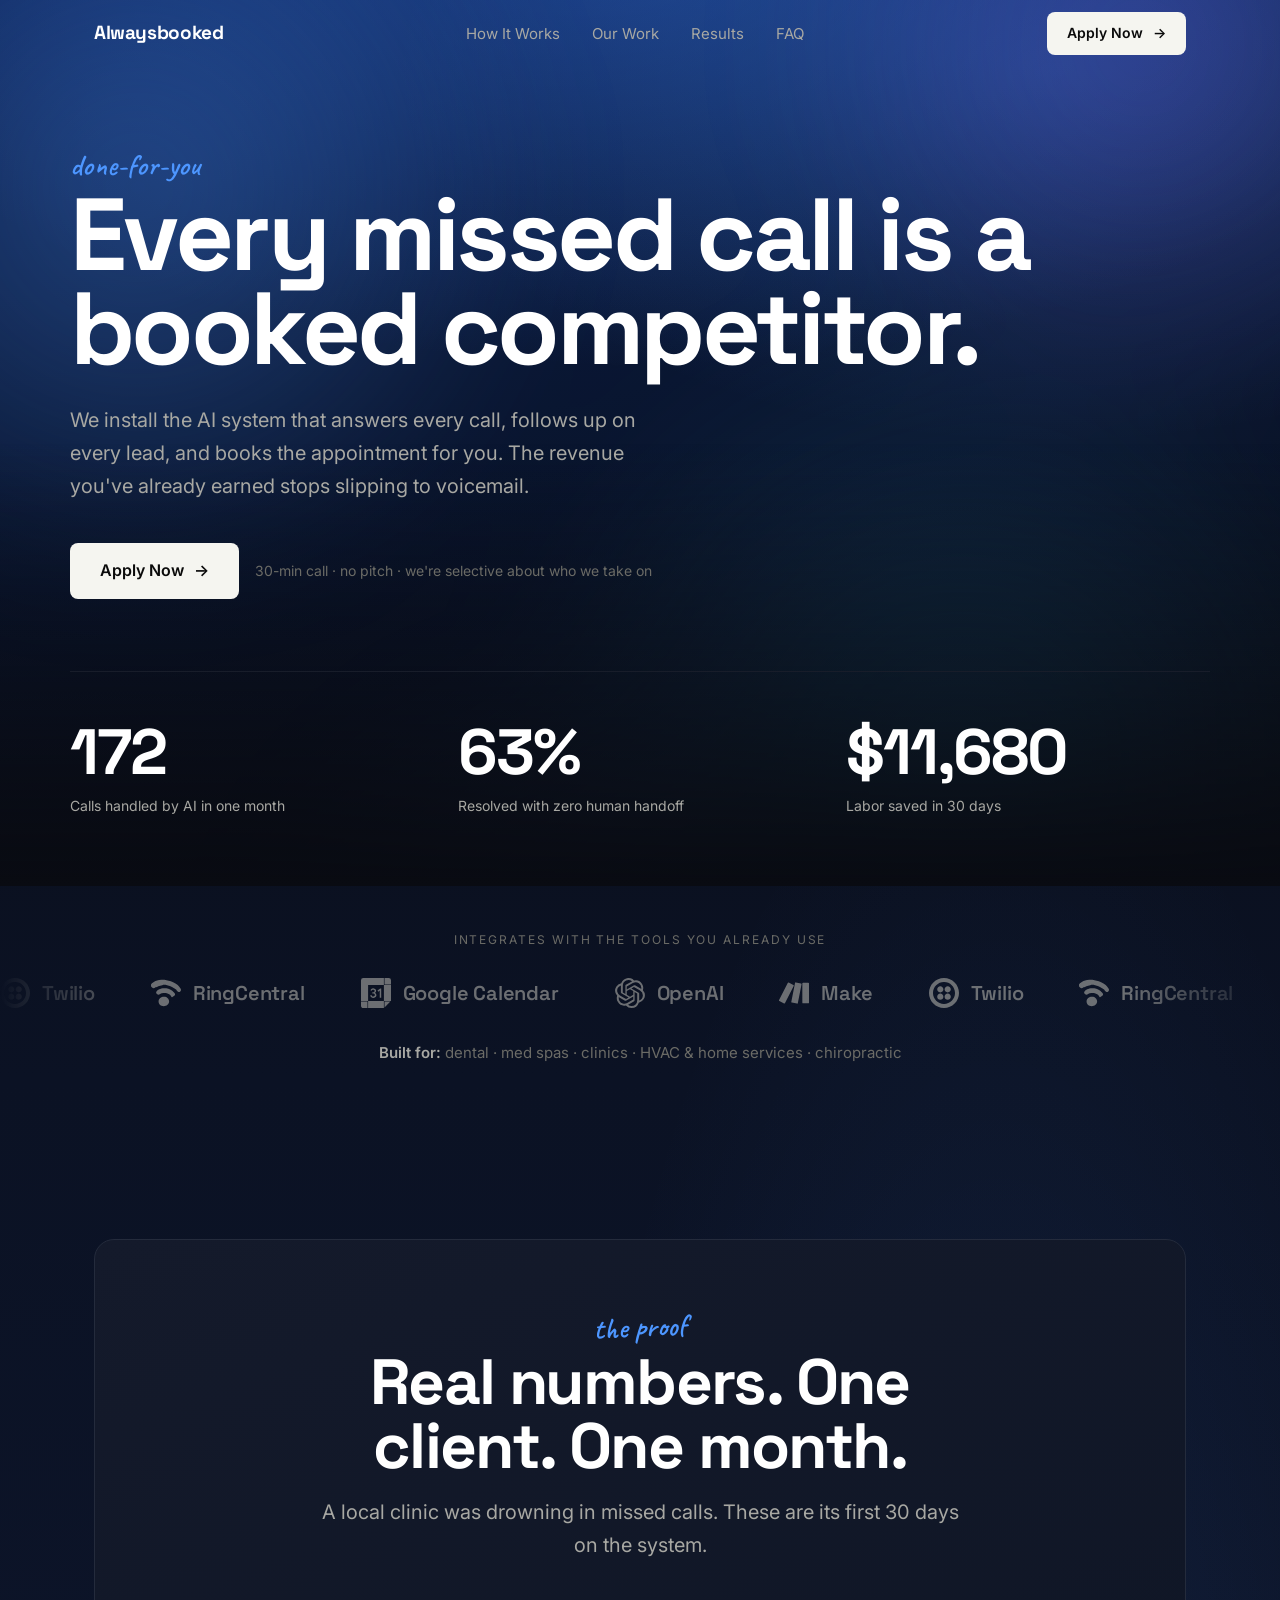
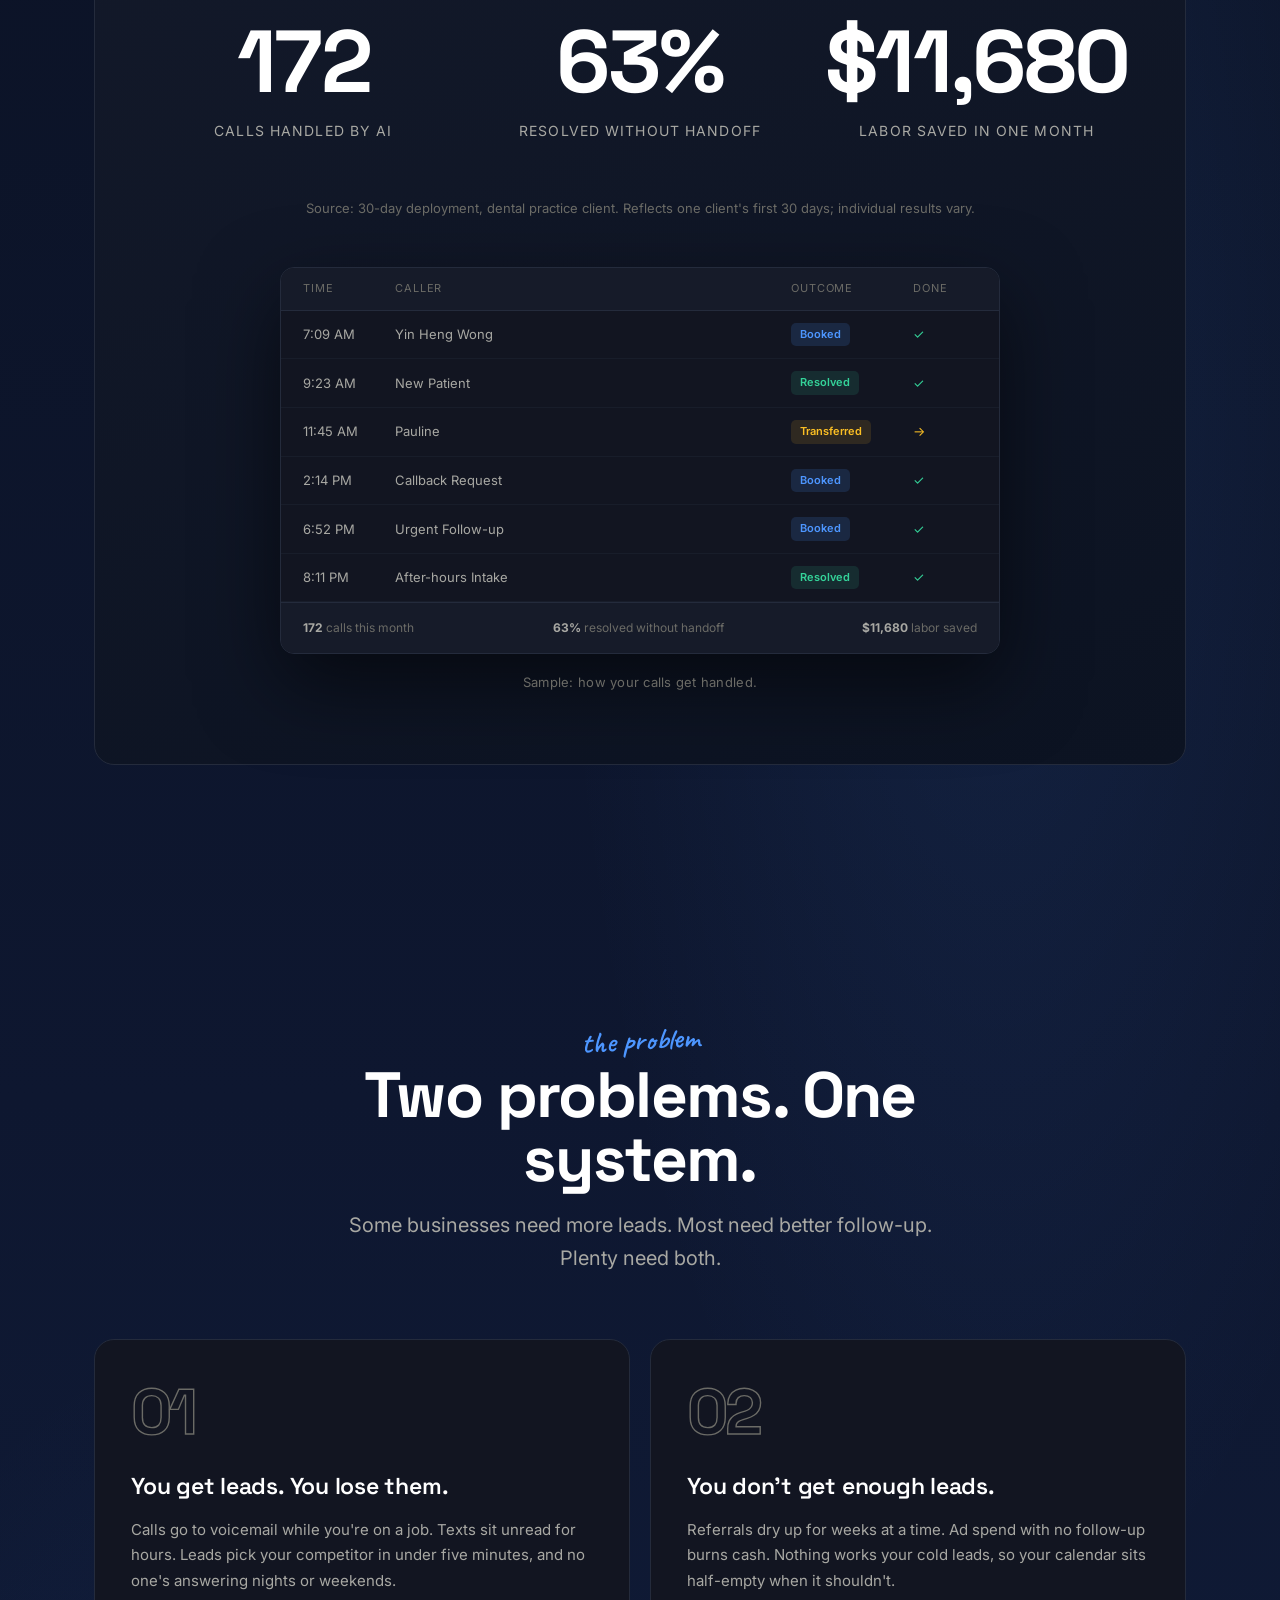
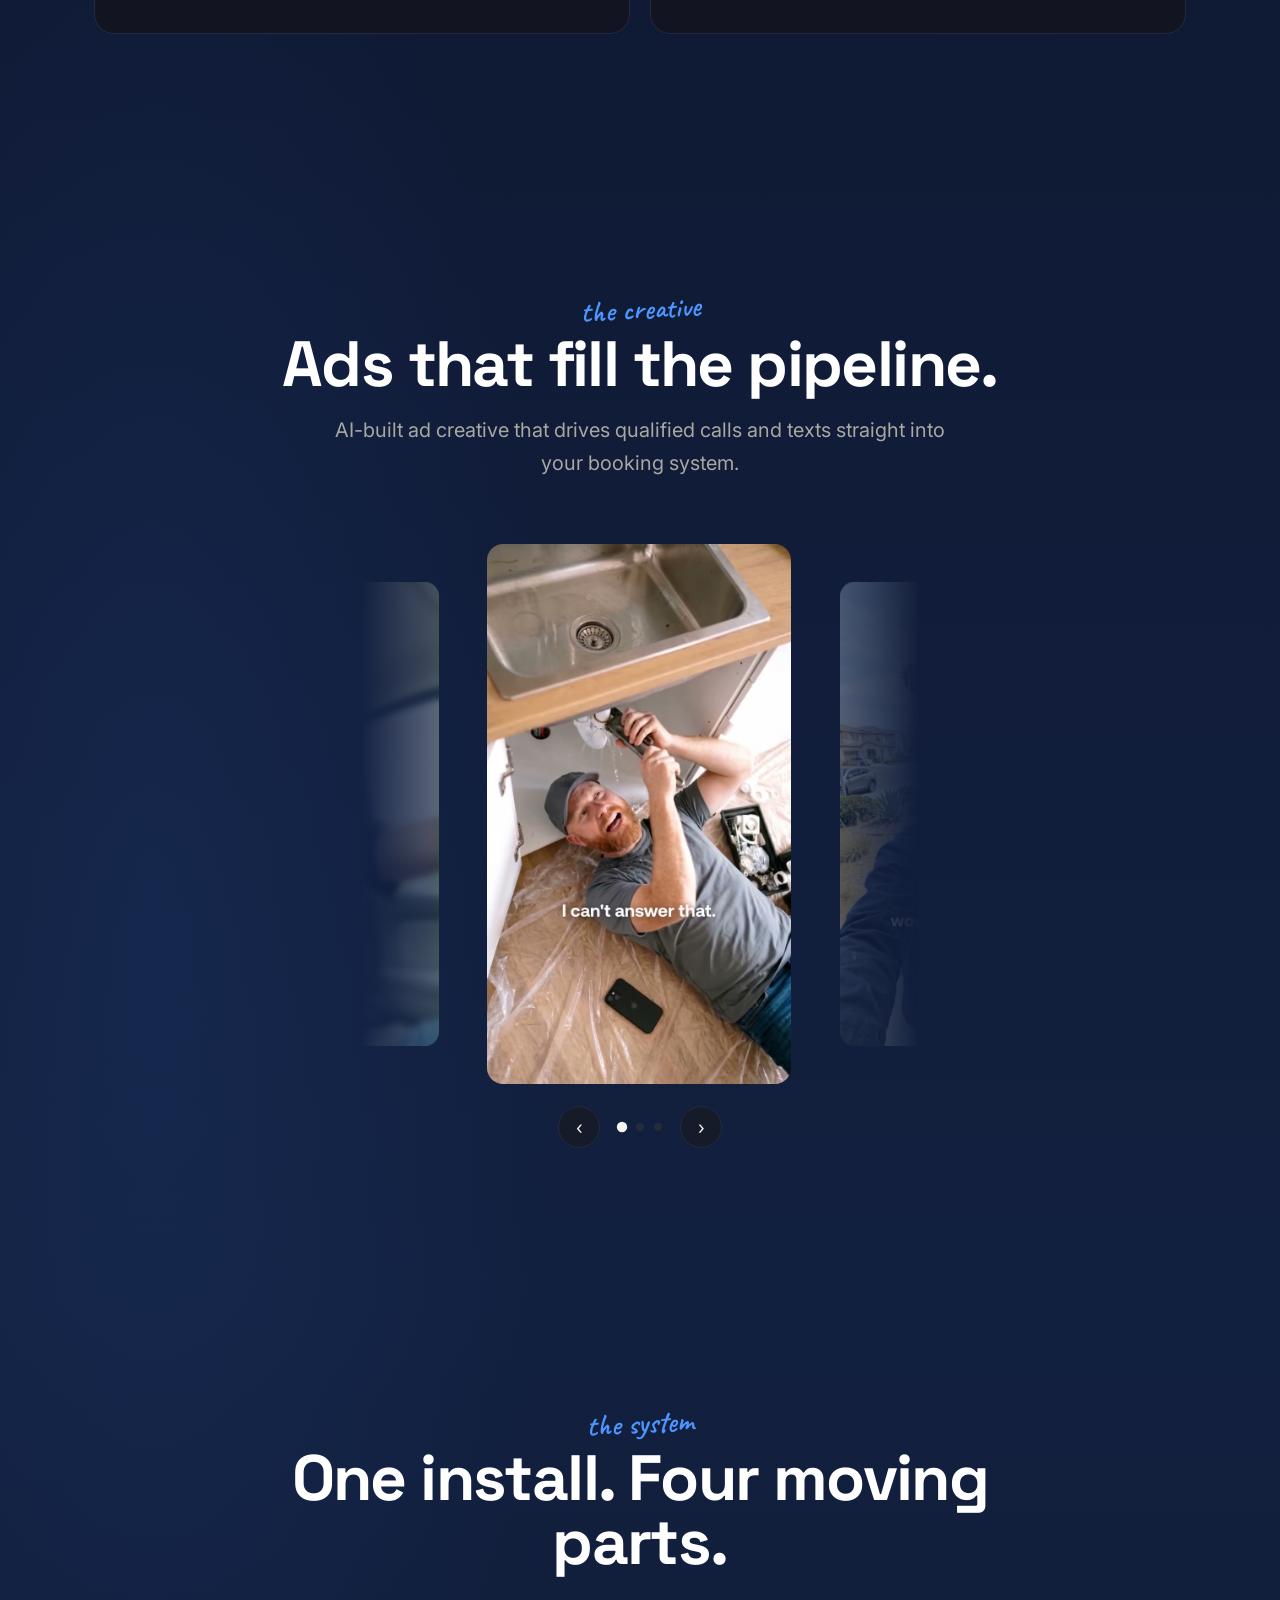
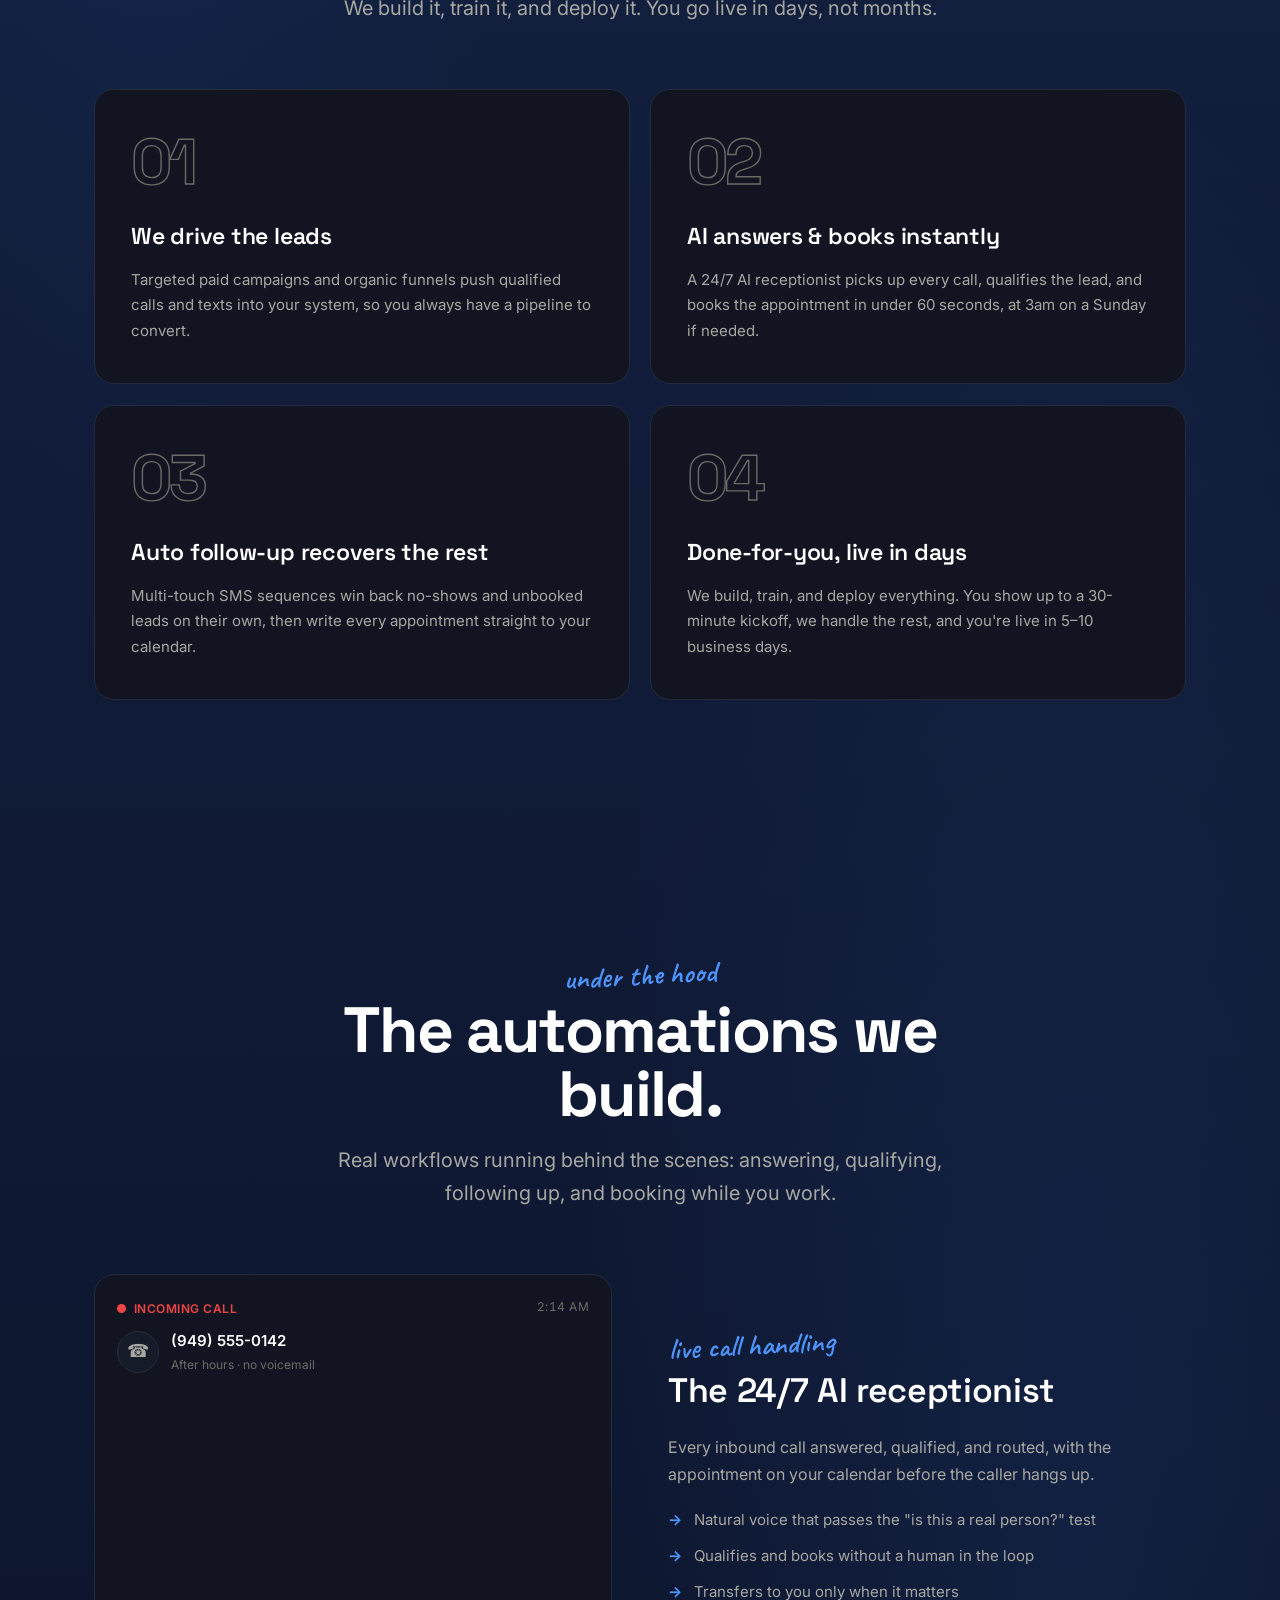
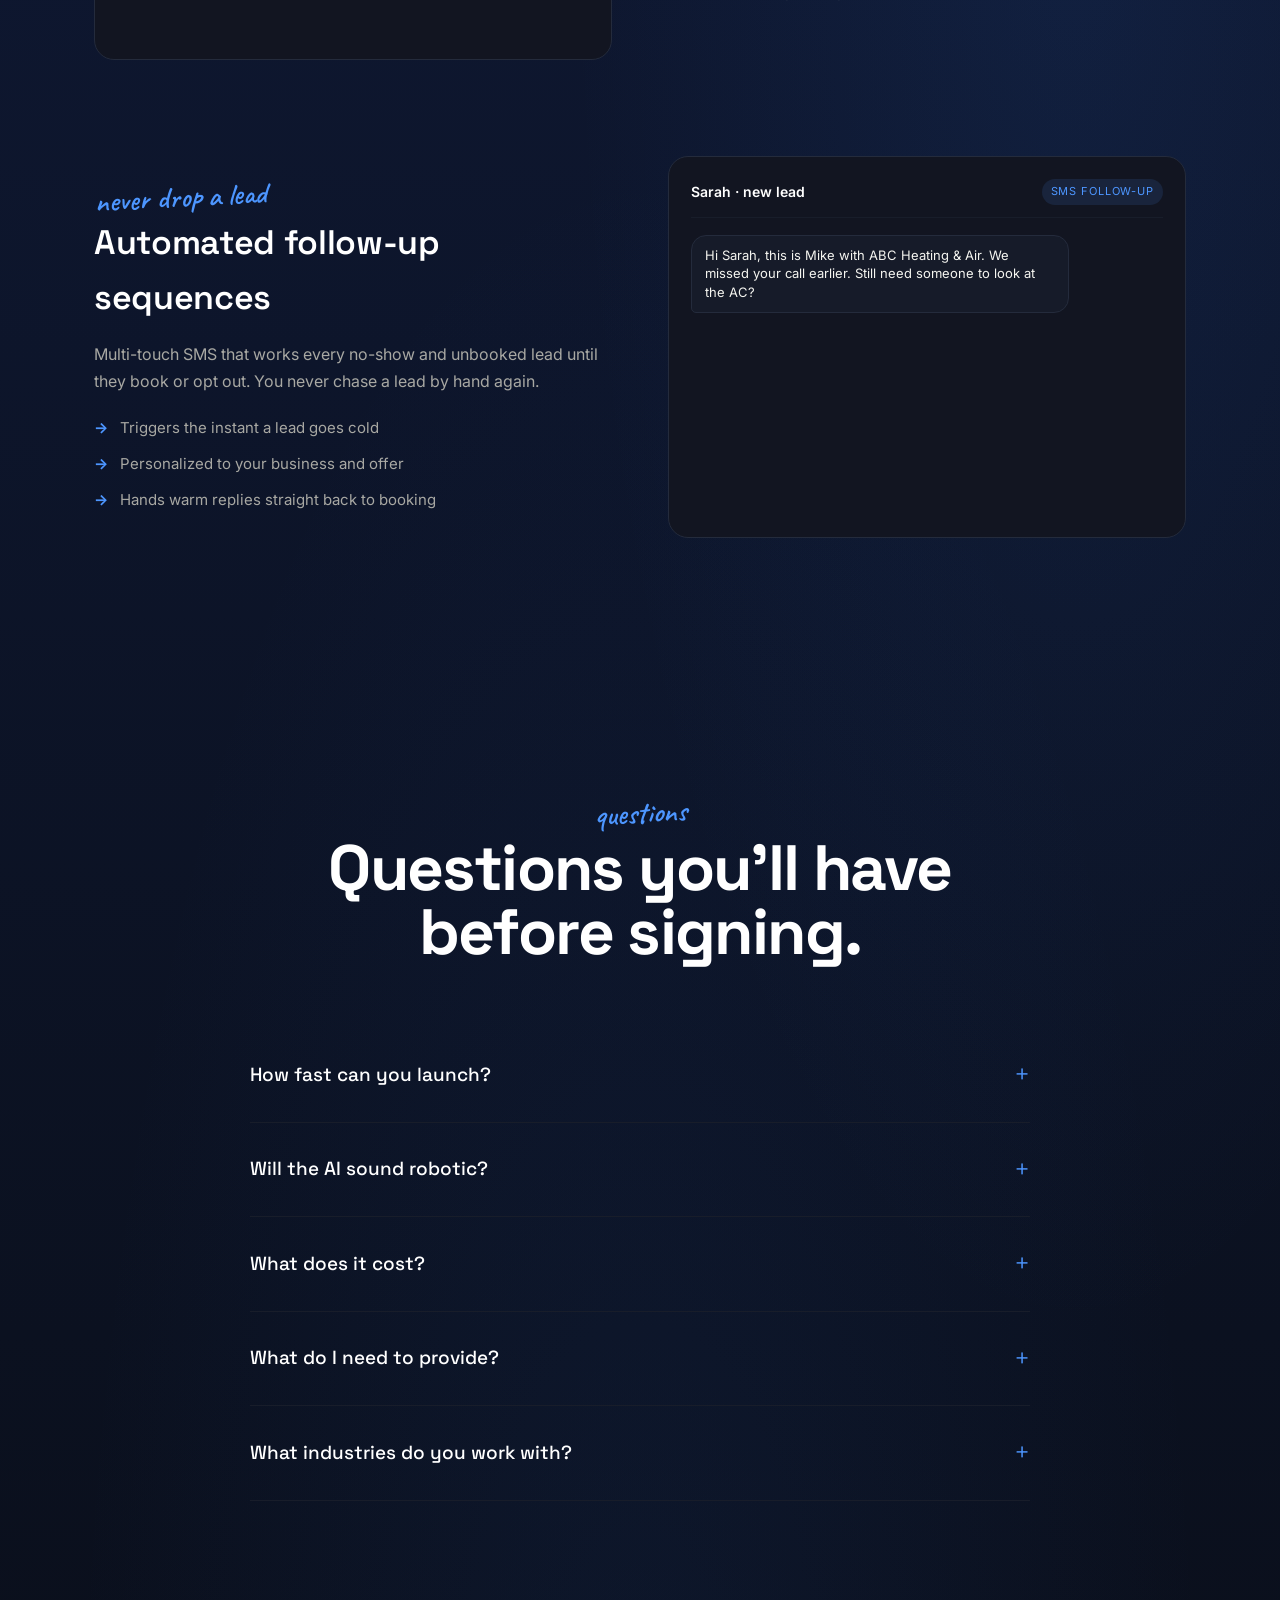
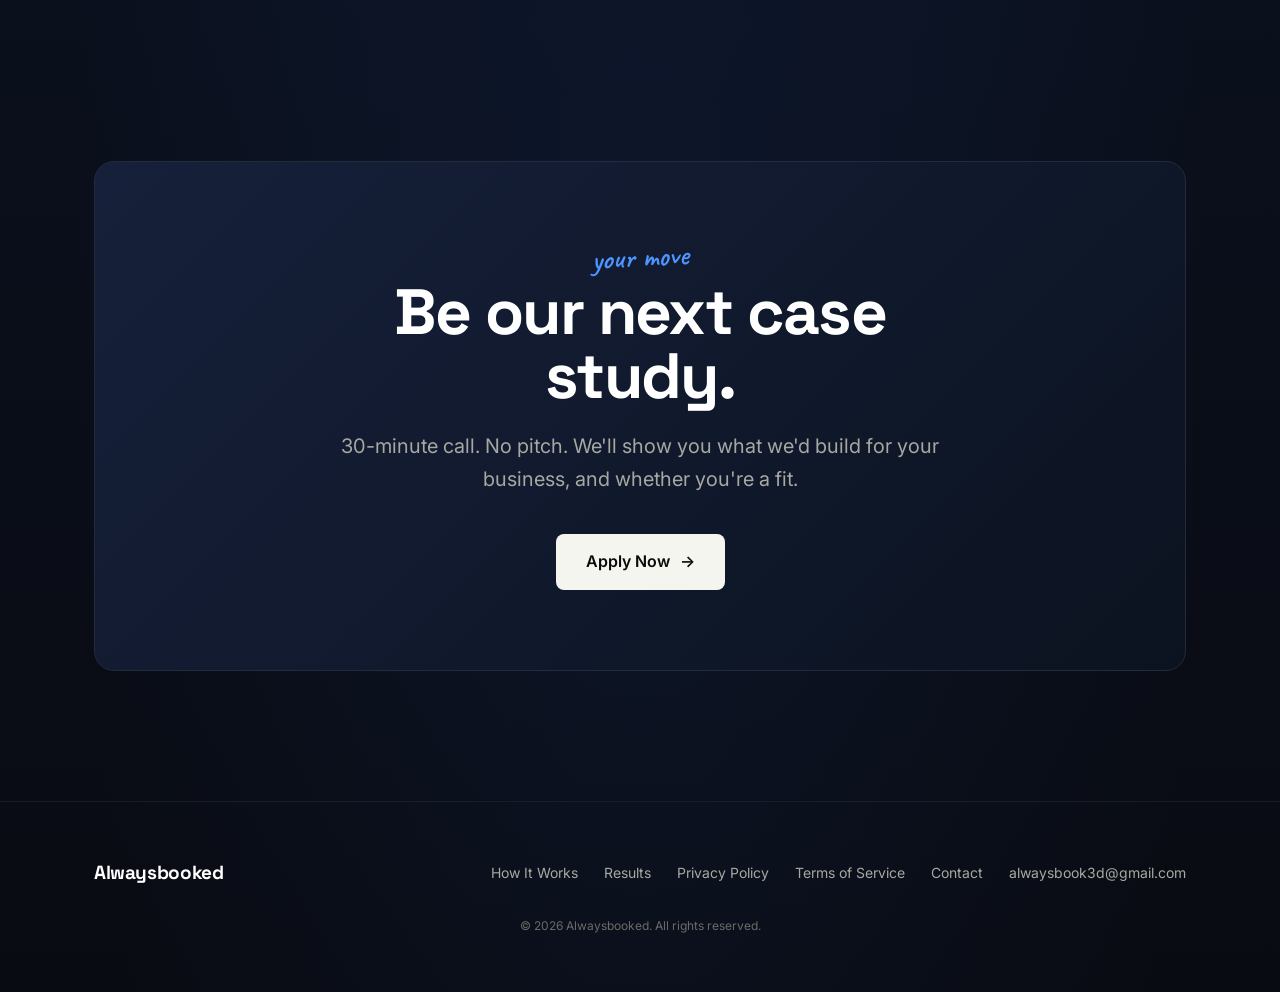
==== commit dd03df9c: "Meta ad compliance: drop Meta logo, reframe trust strip, add results disclaimer Co-Authored-By: Clau" ====
--- a/index.html
+++ b/index.html
@@ -145,7 +145,7 @@
   <!-- ===================== TRUST STRIP ===================== -->
   <section class="trust">
     <div class="container">
-      <p class="trust-label">Built on the tools you already trust</p>
+      <p class="trust-label">Integrates with the tools you already use</p>
     </div>
     <div class="marquee">
       <div class="marquee-track">
@@ -155,39 +155,28 @@
         <span class="marquee-item"><span class="logo-mark" style="--logo:url('/assets/logos/googlecalendar.svg')"></span><span class="logo-name">Google Calendar</span></span>
         <span class="marquee-item"><span class="logo-mark" style="--logo:url('/assets/logos/openai.svg')"></span><span class="logo-name">OpenAI</span></span>
         <span class="marquee-item"><span class="logo-mark" style="--logo:url('/assets/logos/make.svg')"></span><span class="logo-name">Make</span></span>
-        <span class="marquee-item"><span class="logo-mark" style="--logo:url('/assets/logos/meta.svg')"></span><span class="logo-name">Meta</span></span>
         <!-- Sets 2-6 repeat for a seamless, screen-filling loop; hidden from AT -->
         <span class="marquee-item" aria-hidden="true"><span class="logo-mark" style="--logo:url('/assets/logos/twilio.svg')"></span><span class="logo-name">Twilio</span></span>
         <span class="marquee-item" aria-hidden="true"><span class="logo-mark" style="--logo:url('/assets/logos/ringcentral.svg')"></span><span class="logo-name">RingCentral</span></span>
         <span class="marquee-item" aria-hidden="true"><span class="logo-mark" style="--logo:url('/assets/logos/googlecalendar.svg')"></span><span class="logo-name">Google Calendar</span></span>
         <span class="marquee-item" aria-hidden="true"><span class="logo-mark" style="--logo:url('/assets/logos/openai.svg')"></span><span class="logo-name">OpenAI</span></span>
-        <span class="marquee-item" aria-hidden="true"><span class="logo-mark" style="--logo:url('/assets/logos/make.svg')"></span><span class="logo-name">Make</span></span>
-        <span class="marquee-item" aria-hidden="true"><span class="logo-mark" style="--logo:url('/assets/logos/meta.svg')"></span><span class="logo-name">Meta</span></span>
-        <span class="marquee-item" aria-hidden="true"><span class="logo-mark" style="--logo:url('/assets/logos/twilio.svg')"></span><span class="logo-name">Twilio</span></span>
+        <span class="marquee-item" aria-hidden="true"><span class="logo-mark" style="--logo:url('/assets/logos/make.svg')"></span><span class="logo-name">Make</span></span>        <span class="marquee-item" aria-hidden="true"><span class="logo-mark" style="--logo:url('/assets/logos/twilio.svg')"></span><span class="logo-name">Twilio</span></span>
         <span class="marquee-item" aria-hidden="true"><span class="logo-mark" style="--logo:url('/assets/logos/ringcentral.svg')"></span><span class="logo-name">RingCentral</span></span>
         <span class="marquee-item" aria-hidden="true"><span class="logo-mark" style="--logo:url('/assets/logos/googlecalendar.svg')"></span><span class="logo-name">Google Calendar</span></span>
         <span class="marquee-item" aria-hidden="true"><span class="logo-mark" style="--logo:url('/assets/logos/openai.svg')"></span><span class="logo-name">OpenAI</span></span>
-        <span class="marquee-item" aria-hidden="true"><span class="logo-mark" style="--logo:url('/assets/logos/make.svg')"></span><span class="logo-name">Make</span></span>
-        <span class="marquee-item" aria-hidden="true"><span class="logo-mark" style="--logo:url('/assets/logos/meta.svg')"></span><span class="logo-name">Meta</span></span>
-        <span class="marquee-item" aria-hidden="true"><span class="logo-mark" style="--logo:url('/assets/logos/twilio.svg')"></span><span class="logo-name">Twilio</span></span>
+        <span class="marquee-item" aria-hidden="true"><span class="logo-mark" style="--logo:url('/assets/logos/make.svg')"></span><span class="logo-name">Make</span></span>        <span class="marquee-item" aria-hidden="true"><span class="logo-mark" style="--logo:url('/assets/logos/twilio.svg')"></span><span class="logo-name">Twilio</span></span>
         <span class="marquee-item" aria-hidden="true"><span class="logo-mark" style="--logo:url('/assets/logos/ringcentral.svg')"></span><span class="logo-name">RingCentral</span></span>
         <span class="marquee-item" aria-hidden="true"><span class="logo-mark" style="--logo:url('/assets/logos/googlecalendar.svg')"></span><span class="logo-name">Google Calendar</span></span>
         <span class="marquee-item" aria-hidden="true"><span class="logo-mark" style="--logo:url('/assets/logos/openai.svg')"></span><span class="logo-name">OpenAI</span></span>
-        <span class="marquee-item" aria-hidden="true"><span class="logo-mark" style="--logo:url('/assets/logos/make.svg')"></span><span class="logo-name">Make</span></span>
-        <span class="marquee-item" aria-hidden="true"><span class="logo-mark" style="--logo:url('/assets/logos/meta.svg')"></span><span class="logo-name">Meta</span></span>
-        <span class="marquee-item" aria-hidden="true"><span class="logo-mark" style="--logo:url('/assets/logos/twilio.svg')"></span><span class="logo-name">Twilio</span></span>
+        <span class="marquee-item" aria-hidden="true"><span class="logo-mark" style="--logo:url('/assets/logos/make.svg')"></span><span class="logo-name">Make</span></span>        <span class="marquee-item" aria-hidden="true"><span class="logo-mark" style="--logo:url('/assets/logos/twilio.svg')"></span><span class="logo-name">Twilio</span></span>
         <span class="marquee-item" aria-hidden="true"><span class="logo-mark" style="--logo:url('/assets/logos/ringcentral.svg')"></span><span class="logo-name">RingCentral</span></span>
         <span class="marquee-item" aria-hidden="true"><span class="logo-mark" style="--logo:url('/assets/logos/googlecalendar.svg')"></span><span class="logo-name">Google Calendar</span></span>
         <span class="marquee-item" aria-hidden="true"><span class="logo-mark" style="--logo:url('/assets/logos/openai.svg')"></span><span class="logo-name">OpenAI</span></span>
-        <span class="marquee-item" aria-hidden="true"><span class="logo-mark" style="--logo:url('/assets/logos/make.svg')"></span><span class="logo-name">Make</span></span>
-        <span class="marquee-item" aria-hidden="true"><span class="logo-mark" style="--logo:url('/assets/logos/meta.svg')"></span><span class="logo-name">Meta</span></span>
-        <span class="marquee-item" aria-hidden="true"><span class="logo-mark" style="--logo:url('/assets/logos/twilio.svg')"></span><span class="logo-name">Twilio</span></span>
+        <span class="marquee-item" aria-hidden="true"><span class="logo-mark" style="--logo:url('/assets/logos/make.svg')"></span><span class="logo-name">Make</span></span>        <span class="marquee-item" aria-hidden="true"><span class="logo-mark" style="--logo:url('/assets/logos/twilio.svg')"></span><span class="logo-name">Twilio</span></span>
         <span class="marquee-item" aria-hidden="true"><span class="logo-mark" style="--logo:url('/assets/logos/ringcentral.svg')"></span><span class="logo-name">RingCentral</span></span>
         <span class="marquee-item" aria-hidden="true"><span class="logo-mark" style="--logo:url('/assets/logos/googlecalendar.svg')"></span><span class="logo-name">Google Calendar</span></span>
         <span class="marquee-item" aria-hidden="true"><span class="logo-mark" style="--logo:url('/assets/logos/openai.svg')"></span><span class="logo-name">OpenAI</span></span>
-        <span class="marquee-item" aria-hidden="true"><span class="logo-mark" style="--logo:url('/assets/logos/make.svg')"></span><span class="logo-name">Make</span></span>
-        <span class="marquee-item" aria-hidden="true"><span class="logo-mark" style="--logo:url('/assets/logos/meta.svg')"></span><span class="logo-name">Meta</span></span>
-      </div>
+        <span class="marquee-item" aria-hidden="true"><span class="logo-mark" style="--logo:url('/assets/logos/make.svg')"></span><span class="logo-name">Make</span></span>      </div>
     </div>
     <div class="container">
       <p class="industries"><strong>Built for:</strong> dental · med spas · clinics · HVAC &amp; home services · chiropractic</p>
@@ -218,7 +207,7 @@
             <span class="lbl">Labor saved in one month</span>
           </div>
         </div>
-        <p class="results-source">Source: 30-day deployment, dental practice client.</p>
+        <p class="results-source">Source: 30-day deployment, dental practice client. Reflects one client's first 30 days; individual results vary.</p>
 
         <!-- Supporting visual: sample call log -->
         <div style="margin-top:48px;">
